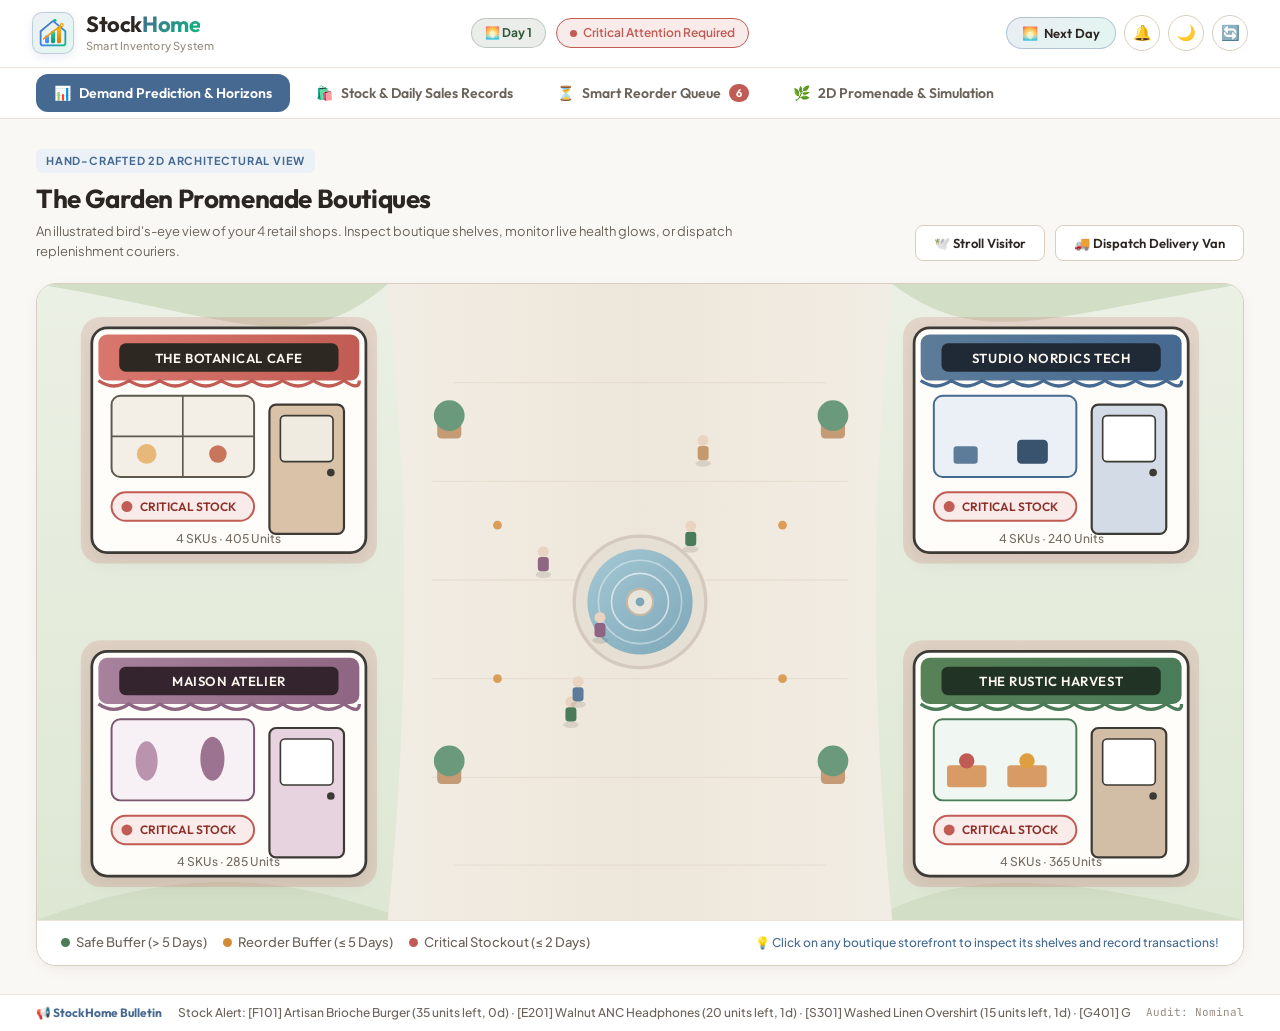
==== index.html @ 23b523a9 "refactor(web): consolidate navigation into 4 feature-focused modules Streamline the application navi" ====
<!DOCTYPE html>
<html lang="en">
<head>
  <meta charset="UTF-8">
  <meta name="viewport" content="width=device-width, initial-scale=1.0, maximum-scale=5.0">
  <title>StockHome — 2D Illustrated Inventory & Demand Studio</title>
  <link rel="icon" type="image/svg+xml" href="data:image/svg+xml,%3Csvg xmlns='http://www.w3.org/2000/svg' viewBox='0 0 44 44'%3E%3Cdefs%3E%3ClinearGradient id='g' x1='6' y1='6' x2='38' y2='38'%3E%3Cstop offset='0%25' stop-color='%234F74A6'/%3E%3Cstop offset='100%25' stop-color='%2310B981'/%3E%3C/linearGradient%3E%3C/defs%3E%3Cpath d='M5 19.5L20.8 6.4C21.5 5.8 22.5 5.8 23.2 6.4L39 19.5V36C39 37.6 37.6 39 36 39H8C6.4 39 5 37.6 5 36Z' stroke='url(%23g)' stroke-width='3' fill='none'/%3E%3Crect x='11' y='25' width='5.5' height='11' rx='2' fill='%233B82F6'/%3E%3Crect x='19.25' y='19' width='5.5' height='17' rx='2' fill='%2310B981'/%3E%3Crect x='27.5' y='13' width='5.5' height='23' rx='2' fill='%23F59E0B'/%3E%3Cpath d='M22 4C23.5 1.5 27 2 27 4.5C27 7 23.5 6.5 22 4Z' fill='%2310B981'/%3E%3C/svg%3E">
  <link rel="preconnect" href="https://fonts.googleapis.com">
  <link rel="preconnect" href="https://fonts.gstatic.com" crossorigin>
  <link href="https://fonts.googleapis.com/css2?family=Outfit:wght@400;500;600;700&family=Plus+Jakarta+Sans:wght@400;500;600;700&family=Playfair+Display:ital,wght@0,600;1,500&family=JetBrains+Mono:wght@500;700&display=swap" rel="stylesheet">
  <link rel="stylesheet" href="style.css">
</head>
<body class="theme-soothing">

  <!-- TOP SOOTHING HEADER -->
  <header class="app-header">
    <div class="brand-block">
      <div class="brand-symbol" title="StockHome Intelligent Demand Promenade">
        <svg width="32" height="32" viewBox="0 0 44 44" fill="none" xmlns="http://www.w3.org/2000/svg" aria-label="StockHome Logo">
          <defs>
            <linearGradient id="shGradRoof" x1="5" y1="6" x2="39" y2="39" gradientUnits="userSpaceOnUse">
              <stop offset="0%" stop-color="#4F74A6"/>
              <stop offset="50%" stop-color="#3B82F6"/>
              <stop offset="100%" stop-color="#10B981"/>
            </linearGradient>
            <linearGradient id="shGradBar1" x1="11" y1="25" x2="16.5" y2="36" gradientUnits="userSpaceOnUse">
              <stop offset="0%" stop-color="#60A5FA"/>
              <stop offset="100%" stop-color="#3B82F6"/>
            </linearGradient>
            <linearGradient id="shGradBar2" x1="19.25" y1="19" x2="24.75" y2="36" gradientUnits="userSpaceOnUse">
              <stop offset="0%" stop-color="#34D399"/>
              <stop offset="100%" stop-color="#059669"/>
            </linearGradient>
            <linearGradient id="shGradBar3" x1="27.5" y1="13" x2="33" y2="36" gradientUnits="userSpaceOnUse">
              <stop offset="0%" stop-color="#FBBF24"/>
              <stop offset="100%" stop-color="#D97706"/>
            </linearGradient>
          </defs>
          <!-- Architectural Pavilion & Home Gable Frame -->
          <path d="M5 19.5L20.8 6.4C21.5 5.8 22.5 5.8 23.2 6.4L39 19.5V36C39 37.65 37.65 39 36 39H8C6.35 39 5 37.65 5 36V19.5Z" 
                stroke="url(#shGradRoof)" stroke-width="2.5" stroke-linejoin="round" fill="none"/>
          <!-- Internal Ascending Stock Tiers (Safe -> Active -> Peak) -->
          <rect x="11" y="25" width="5.5" height="11" rx="2" fill="url(#shGradBar1)"/>
          <rect x="19.25" y="19" width="5.5" height="17" rx="2" fill="url(#shGradBar2)"/>
          <rect x="27.5" y="13" width="5.5" height="23" rx="2" fill="url(#shGradBar3)"/>
          <!-- Predictive Demand Trajectory Vector -->
          <path d="M9 30C15 25 21 21 34 11" stroke="#F59E0B" stroke-width="2.2" stroke-linecap="round"/>
          <circle cx="34" cy="11" r="2.8" fill="#F59E0B"/>
          <circle cx="34" cy="11" r="1.2" fill="#FFFFFF"/>
          <!-- Promenade Garden Botanical Leaf Emblem -->
          <path d="M22 4.2C23.5 1.8 27 2.2 27 4.8C27 7.2 23.5 6.8 22 4.2Z" fill="#10B981"/>
        </svg>
      </div>
      <div class="brand-meta">
        <h1 class="brand-title">Stock<span class="brand-title-accent">Home</span></h1>
        <p class="brand-subtitle">Smart Inventory System</p>
      </div>
    </div>

    <div class="header-status-center">
      <div class="pill-badge pill-day" id="headerDayBadge">🌅 Day 1</div>
      <div class="pill-badge pill-health safe" id="headerHealthBadge">
        <span class="health-dot"></span>
        <span id="headerHealthText">Boutiques Optimal</span>
      </div>
    </div>

    <div class="header-controls">
      <button class="btn-header-action" id="btnNextDay" title="Advance to Next Day (Archive Today's Sales into 14-Day History)">
        <span class="btn-icon">🌅</span> Next Day
      </button>
      <button class="btn-icon-btn" id="soundToggleBtn" title="Toggle Sound Chimes" aria-label="Toggle Sound">
        <span class="btn-icon">🔔</span>
      </button>
      <button class="btn-icon-btn" id="themeModeBtn" title="Toggle Twilight Mode" aria-label="Toggle Theme">
        <span class="btn-icon">🌙</span>
      </button>
      <button class="btn-icon-btn" id="btnResetData" title="Reset all inventory and sales to Factory Demo" aria-label="Reset Data">
        <span class="btn-icon">🔄</span>
      </button>
    </div>
  </header>

  <!-- NAVIGATION TABS -->
  <nav class="app-nav">
    <div class="nav-inner">
      <button class="nav-item active" data-tab="tab-overview">
        <span class="nav-icon">📊</span> Demand Prediction & Horizons
      </button>
      <button class="nav-item" data-tab="tab-catalog">
        <span class="nav-icon">🛍️</span> Stock & Daily Sales Records
      </button>
      <button class="nav-item" data-tab="tab-reorder">
        <span class="nav-icon">⏳</span> Smart Reorder Queue
        <span class="tab-chip" id="chipReorderCount">0</span>
      </button>
      <button class="nav-item" data-tab="tab-painted-mall">
        <span class="nav-icon">🌿</span> 2D Promenade & Simulation
        <span class="active-dot" id="simLiveDot"></span>
      </button>
    </div>
  </nav>

  <!-- MAIN VIEWPORT -->
  <main class="app-viewport">

    <!-- SCREEN 1: 2D PAINTED MALL PROMENADE -->
    <section id="tab-painted-mall" class="tab-screen active">
      <div class="view-header">
        <div class="title-wrap">
          <span class="category-badge">Hand-Crafted 2D Architectural View</span>
          <h2>The Garden Promenade Boutiques</h2>
          <p>An illustrated bird's-eye view of your 4 retail shops. Inspect boutique shelves, monitor live health glows, or dispatch replenishment couriers.</p>
        </div>
        <div class="header-actions-bar">
          <button class="btn-action btn-outline" id="btnStrollVisitor">🕊️ Stroll Visitor</button>
          <button class="btn-action btn-outline" id="btnRestockCourier">🚚 Dispatch Delivery Van</button>
        </div>
      </div>

      <!-- CRISP VECTOR ILLUSTRATED 2D MALL PAINTING -->
      <div class="painting-frame">
        <div class="promenade-canvas-container" id="promenadeContainer">
          <!-- Interactive SVG Painting -->
          <svg id="promenadeSvg" viewBox="0 0 1100 580" preserveAspectRatio="xMidYMid meet">
            <defs>
              <!-- Soft watercolor style gradients -->
              <linearGradient id="grassGrad" x1="0" y1="0" x2="0" y2="1">
                <stop offset="0%" stop-color="#EBF0E4"/>
                <stop offset="100%" stop-color="#DEE7D4"/>
              </linearGradient>
              <linearGradient id="promenadePave" x1="0" y1="0" x2="1" y2="0">
                <stop offset="0%" stop-color="#F2EDE4"/>
                <stop offset="50%" stop-color="#EDE6DA"/>
                <stop offset="100%" stop-color="#F2EDE4"/>
              </linearGradient>
              <linearGradient id="waterGrad" x1="0" y1="0" x2="1" y2="1">
                <stop offset="0%" stop-color="#A5C8D4"/>
                <stop offset="100%" stop-color="#7DA7B8"/>
              </linearGradient>

              <!-- Shop Awning Gradients -->
              <linearGradient id="cafeAwning" x1="0" y1="0" x2="1" y2="0">
                <stop offset="0%" stop-color="#D9776E"/>
                <stop offset="100%" stop-color="#C05C54"/>
              </linearGradient>
              <linearGradient id="techAwning" x1="0" y1="0" x2="1" y2="0">
                <stop offset="0%" stop-color="#5C7C99"/>
                <stop offset="100%" stop-color="#456990"/>
              </linearGradient>
              <linearGradient id="fashionAwning" x1="0" y1="0" x2="1" y2="0">
                <stop offset="0%" stop-color="#A8829C"/>
                <stop offset="100%" stop-color="#8E6582"/>
              </linearGradient>
              <linearGradient id="groceryAwning" x1="0" y1="0" x2="1" y2="0">
                <stop offset="0%" stop-color="#588157"/>
                <stop offset="100%" stop-color="#4A7C59"/>
              </linearGradient>

              <!-- Subtle soft shadow -->
              <filter id="softDrop" x="-10%" y="-10%" width="120%" height="125%">
                <feDropShadow dx="0" dy="6" stdDeviation="8" flood-color="#2D2823" flood-opacity="0.08"/>
              </filter>
              <filter id="shopGlow" x="-20%" y="-20%" width="140%" height="140%">
                <feGaussianBlur stdDeviation="10" result="blur"/>
                <feComposite in="SourceGraphic" in2="blur" operator="over"/>
              </filter>
            </defs>

            <!-- Background Ground & Lawn -->
            <rect x="0" y="0" width="1100" height="580" fill="url(#grassGrad)"/>

            <!-- Decorative Garden Planting Edges -->
            <path d="M 0 0 C 180 30 240 70 320 0 Z" fill="#D3DEC6"/>
            <path d="M 780 0 C 860 60 920 30 1100 0 Z" fill="#D3DEC6"/>
            <path d="M 0 580 C 160 520 250 550 340 580 Z" fill="#D3DEC6"/>
            <path d="M 760 580 C 850 530 940 540 1100 580 Z" fill="#D3DEC6"/>

            <!-- Stone Flagstone Paved Promenade -->
            <path d="M 320 0 L 780 0 C 760 200 760 380 780 580 L 320 580 C 340 380 340 200 320 0 Z" fill="url(#promenadePave)"/>

            <!-- Subtle Flagstone Tile Details -->
            <g stroke="#E0D7C9" stroke-width="1.2" opacity="0.6">
              <line x1="380" y1="90" x2="720" y2="90"/>
              <line x1="360" y1="180" x2="740" y2="180"/>
              <line x1="360" y1="270" x2="740" y2="270"/>
              <line x1="360" y1="360" x2="740" y2="360"/>
              <line x1="360" y1="450" x2="740" y2="450"/>
              <line x1="380" y1="530" x2="720" y2="530"/>
            </g>

            <!-- Central Water Fountain with Calming Rings -->
            <g id="fountainGroup" transform="translate(550, 290)">
              <!-- Outer Stone Basin -->
              <circle r="60" fill="#E6DFD3" stroke="#D3C9BC" stroke-width="3"/>
              <!-- Water Pool -->
              <circle r="48" fill="url(#waterGrad)"/>
              <!-- Gentle Ripple Animation Rings -->
              <circle class="water-ring ring-1" r="26" fill="none" stroke="#FFFFFF" stroke-width="1.5" opacity="0.6"/>
              <circle class="water-ring ring-2" r="38" fill="none" stroke="#FFFFFF" stroke-width="1.5" opacity="0.4"/>
              <!-- Pedestal Fountain Spout -->
              <circle r="12" fill="#EAE5DB" stroke="#C4B8A6" stroke-width="2"/>
              <circle r="4" fill="#7DA7B8"/>
            </g>

            <!-- Garden Planters & Classical Lanterns -->
            <g id="promenadeDecorations">
              <!-- Planter 1 -->
              <rect x="365" y="125" width="22" height="16" rx="4" fill="#C59B76"/>
              <circle cx="376" cy="120" r="14" fill="#6A9A7B"/>
              <!-- Planter 2 -->
              <rect x="715" y="125" width="22" height="16" rx="4" fill="#C59B76"/>
              <circle cx="726" cy="120" r="14" fill="#6A9A7B"/>
              <!-- Planter 3 -->
              <rect x="365" y="440" width="22" height="16" rx="4" fill="#C59B76"/>
              <circle cx="376" cy="435" r="14" fill="#6A9A7B"/>
              <!-- Planter 4 -->
              <rect x="715" y="440" width="22" height="16" rx="4" fill="#C59B76"/>
              <circle cx="726" cy="435" r="14" fill="#6A9A7B"/>
              <!-- Promenade Street Lamps -->
              <circle cx="420" cy="220" r="4" fill="#D48B38" opacity="0.8"/>
              <circle cx="680" cy="220" r="4" fill="#D48B38" opacity="0.8"/>
              <circle cx="420" cy="360" r="4" fill="#D48B38" opacity="0.8"/>
              <circle cx="680" cy="360" r="4" fill="#D48B38" opacity="0.8"/>
            </g>

            <!-- ============================================== -->
            <!-- 4 BOUTIQUE SHOP ILLUSTRATIONS -->
            <!-- ============================================== -->

            <!-- SHOP 1: FOOD COURT - "The Botanical Cafe" (Top Left) -->
            <g class="shop-node" id="shopNodeFood" transform="translate(50, 40)" data-zone="FOOD">
              <!-- Dynamic Glow Aura -->
              <rect class="shop-glow-rect" x="-10" y="-10" width="270" height="225" rx="18" fill="#4A7C59" opacity="0.08"/>
              <!-- Building Body -->
              <rect x="0" y="0" width="250" height="205" rx="14" fill="#FFFDF9" stroke="#3D3A36" stroke-width="2.5" filter="url(#softDrop)"/>
              <!-- Scalloped Striped Awning -->
              <rect x="6" y="6" width="238" height="42" rx="8" fill="url(#cafeAwning)"/>
              <path d="M 6 48 Q 20 58 34 48 Q 48 58 62 48 Q 76 58 90 48 Q 104 58 118 48 Q 132 58 146 48 Q 160 58 174 48 Q 188 58 202 48 Q 216 58 230 48 Q 244 58 244 48" fill="none" stroke="#C05C54" stroke-width="3"/>
              <!-- Store Name Sign -->
              <rect x="25" y="14" width="200" height="26" rx="6" fill="#2E2822"/>
              <text x="125" y="32" text-anchor="middle" fill="#FAF6EE" font-family="Outfit, sans-serif" font-weight="600" font-size="12" letter-spacing="0.5">THE BOTANICAL CAFE</text>
              <!-- Window Display -->
              <rect x="18" y="62" width="130" height="74" rx="8" fill="#F4EFE6" stroke="#5E584F" stroke-width="1.8"/>
              <line x1="83" y1="62" x2="83" y2="136" stroke="#5E584F" stroke-width="1.5"/>
              <line x1="18" y1="99" x2="148" y2="99" stroke="#5E584F" stroke-width="1.5"/>
              <!-- Warm Shop Interior Glow & Bakery Items -->
              <circle cx="50" cy="115" r="9" fill="#E8B878"/>
              <circle cx="115" cy="115" r="8" fill="#C9755B"/>
              <!-- Wooden Door -->
              <rect x="162" y="70" width="68" height="118" rx="6" fill="#D9C2A7" stroke="#3D3A36" stroke-width="2"/>
              <rect x="172" y="80" width="48" height="42" rx="4" fill="#F0EBE1" stroke="#3D3A36" stroke-width="1.5"/>
              <circle cx="218" cy="132" r="3.5" fill="#3D3A36"/>
              <!-- Health Seal Pill -->
              <g class="health-seal" transform="translate(18, 150)">
                <rect class="seal-bg" x="0" y="0" width="130" height="26" rx="13" fill="#EAF3EC" stroke="#4A7C59" stroke-width="1.8"/>
                <circle class="seal-dot" cx="14" cy="13" r="5" fill="#4A7C59"/>
                <text class="seal-text" x="26" y="17" fill="#2D5A3C" font-family="Outfit, sans-serif" font-weight="600" font-size="11">SAFE BUFFER</text>
              </g>
              <!-- Stock count badge -->
              <text class="stock-badge" x="125" y="196" text-anchor="middle" fill="#756C62" font-family="Plus Jakarta Sans, sans-serif" font-size="11" font-weight="500">4 SKUs · 405 Units</text>
            </g>

            <!-- SHOP 2: ELECTRONICS - "Studio Nordics Tech" (Top Right) -->
            <g class="shop-node" id="shopNodeElec" transform="translate(800, 40)" data-zone="ELEC">
              <rect class="shop-glow-rect" x="-10" y="-10" width="270" height="225" rx="18" fill="#456990" opacity="0.08"/>
              <rect x="0" y="0" width="250" height="205" rx="14" fill="#FFFDF9" stroke="#3D3A36" stroke-width="2.5" filter="url(#softDrop)"/>
              <rect x="6" y="6" width="238" height="42" rx="8" fill="url(#techAwning)"/>
              <path d="M 6 48 Q 20 58 34 48 Q 48 58 62 48 Q 76 58 90 48 Q 104 58 118 48 Q 132 58 146 48 Q 160 58 174 48 Q 188 58 202 48 Q 216 58 230 48 Q 244 58 244 48" fill="none" stroke="#456990" stroke-width="3"/>
              <rect x="25" y="14" width="200" height="26" rx="6" fill="#202A36"/>
              <text x="125" y="32" text-anchor="middle" fill="#FAF6EE" font-family="Outfit, sans-serif" font-weight="600" font-size="12" letter-spacing="0.5">STUDIO NORDICS TECH</text>
              <!-- Minimalist Tech Glass Window -->
              <rect x="18" y="62" width="130" height="74" rx="8" fill="#EAF0F6" stroke="#456990" stroke-width="1.8"/>
              <rect x="36" y="108" width="22" height="16" rx="3" fill="#5C7C99"/>
              <rect x="94" y="102" width="28" height="22" rx="4" fill="#39526D"/>
              <!-- Clean Entrance Door -->
              <rect x="162" y="70" width="68" height="118" rx="6" fill="#D3DCE6" stroke="#3D3A36" stroke-width="2"/>
              <rect x="172" y="80" width="48" height="42" rx="4" fill="#FFFFFF" stroke="#3D3A36" stroke-width="1.5"/>
              <circle cx="218" cy="132" r="3.5" fill="#3D3A36"/>
              <g class="health-seal" transform="translate(18, 150)">
                <rect class="seal-bg" x="0" y="0" width="130" height="26" rx="13" fill="#EAF3EC" stroke="#4A7C59" stroke-width="1.8"/>
                <circle class="seal-dot" cx="14" cy="13" r="5" fill="#4A7C59"/>
                <text class="seal-text" x="26" y="17" fill="#2D5A3C" font-family="Outfit, sans-serif" font-weight="600" font-size="11">SAFE BUFFER</text>
              </g>
              <text class="stock-badge" x="125" y="196" text-anchor="middle" fill="#756C62" font-family="Plus Jakarta Sans, sans-serif" font-size="11" font-weight="500">4 SKUs · 240 Units</text>
            </g>

            <!-- SHOP 3: FASHION - "Maison Atelier" (Bottom Left) -->
            <g class="shop-node" id="shopNodeFash" transform="translate(50, 335)" data-zone="FASH">
              <rect class="shop-glow-rect" x="-10" y="-10" width="270" height="225" rx="18" fill="#8E6582" opacity="0.08"/>
              <rect x="0" y="0" width="250" height="205" rx="14" fill="#FFFDF9" stroke="#3D3A36" stroke-width="2.5" filter="url(#softDrop)"/>
              <rect x="6" y="6" width="238" height="42" rx="8" fill="url(#fashionAwning)"/>
              <path d="M 6 48 Q 20 58 34 48 Q 48 58 62 48 Q 76 58 90 48 Q 104 58 118 48 Q 132 58 146 48 Q 160 58 174 48 Q 188 58 202 48 Q 216 58 230 48 Q 244 58 244 48" fill="none" stroke="#8E6582" stroke-width="3"/>
              <rect x="25" y="14" width="200" height="26" rx="6" fill="#33242E"/>
              <text x="125" y="32" text-anchor="middle" fill="#FAF6EE" font-family="Outfit, sans-serif" font-weight="600" font-size="12" letter-spacing="0.5">MAISON ATELIER</text>
              <!-- Elegant Arched Boutique Window -->
              <rect x="18" y="62" width="130" height="74" rx="8" fill="#F7F1F5" stroke="#7A566F" stroke-width="1.8"/>
              <!-- Mannequin silhouettes -->
              <ellipse cx="50" cy="100" rx="10" ry="18" fill="#BA93AF"/>
              <ellipse cx="110" cy="98" rx="11" ry="20" fill="#9C7391"/>
              <!-- Glazed French Door -->
              <rect x="162" y="70" width="68" height="118" rx="6" fill="#E6D3DF" stroke="#3D3A36" stroke-width="2"/>
              <rect x="172" y="80" width="48" height="42" rx="4" fill="#FFFFFF" stroke="#3D3A36" stroke-width="1.5"/>
              <circle cx="218" cy="132" r="3.5" fill="#3D3A36"/>
              <g class="health-seal" transform="translate(18, 150)">
                <rect class="seal-bg" x="0" y="0" width="130" height="26" rx="13" fill="#EAF3EC" stroke="#4A7C59" stroke-width="1.8"/>
                <circle class="seal-dot" cx="14" cy="13" r="5" fill="#4A7C59"/>
                <text class="seal-text" x="26" y="17" fill="#2D5A3C" font-family="Outfit, sans-serif" font-weight="600" font-size="11">SAFE BUFFER</text>
              </g>
              <text class="stock-badge" x="125" y="196" text-anchor="middle" fill="#756C62" font-family="Plus Jakarta Sans, sans-serif" font-size="11" font-weight="500">4 SKUs · 285 Units</text>
            </g>

            <!-- SHOP 4: GROCERY - "The Rustic Harvest" (Bottom Right) -->
            <g class="shop-node" id="shopNodeGroc" transform="translate(800, 335)" data-zone="GROC">
              <rect class="shop-glow-rect" x="-10" y="-10" width="270" height="225" rx="18" fill="#4A7C59" opacity="0.08"/>
              <rect x="0" y="0" width="250" height="205" rx="14" fill="#FFFDF9" stroke="#3D3A36" stroke-width="2.5" filter="url(#softDrop)"/>
              <rect x="6" y="6" width="238" height="42" rx="8" fill="url(#groceryAwning)"/>
              <path d="M 6 48 Q 20 58 34 48 Q 48 58 62 48 Q 76 58 90 48 Q 104 58 118 48 Q 132 58 146 48 Q 160 58 174 48 Q 188 58 202 48 Q 216 58 230 48 Q 244 58 244 48" fill="none" stroke="#4A7C59" stroke-width="3"/>
              <rect x="25" y="14" width="200" height="26" rx="6" fill="#203324"/>
              <text x="125" y="32" text-anchor="middle" fill="#FAF6EE" font-family="Outfit, sans-serif" font-weight="600" font-size="12" letter-spacing="0.5">THE RUSTIC HARVEST</text>
              <!-- Market Window -->
              <rect x="18" y="62" width="130" height="74" rx="8" fill="#F0F6F1" stroke="#4A7C59" stroke-width="1.8"/>
              <!-- Produce Crates -->
              <rect x="30" y="104" width="36" height="20" rx="3" fill="#D99B66"/>
              <circle cx="48" cy="100" r="7" fill="#C05C54"/>
              <rect x="85" y="104" width="36" height="20" rx="3" fill="#D99B66"/>
              <circle cx="103" cy="100" r="7" fill="#E09F3E"/>
              <!-- Rustic Door -->
              <rect x="162" y="70" width="68" height="118" rx="6" fill="#D2BEA6" stroke="#3D3A36" stroke-width="2"/>
              <rect x="172" y="80" width="48" height="42" rx="4" fill="#FFFFFF" stroke="#3D3A36" stroke-width="1.5"/>
              <circle cx="218" cy="132" r="3.5" fill="#3D3A36"/>
              <g class="health-seal" transform="translate(18, 150)">
                <rect class="seal-bg" x="0" y="0" width="130" height="26" rx="13" fill="#EAF3EC" stroke="#4A7C59" stroke-width="1.8"/>
                <circle class="seal-dot" cx="14" cy="13" r="5" fill="#4A7C59"/>
                <text class="seal-text" x="26" y="17" fill="#2D5A3C" font-family="Outfit, sans-serif" font-weight="600" font-size="11">SAFE BUFFER</text>
              </g>
              <text class="stock-badge" x="125" y="196" text-anchor="middle" fill="#756C62" font-family="Plus Jakarta Sans, sans-serif" font-size="11" font-weight="500">4 SKUs · 365 Units</text>
            </g>

            <!-- Dynamic Strolling Visitors Layer (Clean SVG Figures) -->
            <g id="visitorsLayer"></g>

            <!-- Vintage Restock Courier Delivery Van -->
            <g id="courierVan" transform="translate(-100, 260)" style="display: none;">
              <!-- Van Shadow -->
              <ellipse cx="30" cy="38" rx="36" ry="10" fill="#2E2822" opacity="0.14"/>
              <!-- Van Body -->
              <rect x="0" y="6" width="64" height="28" rx="5" fill="#D48B38" stroke="#3D3A36" stroke-width="2"/>
              <path d="M 64 14 L 78 14 L 84 24 L 84 34 L 64 34 Z" fill="#D48B38" stroke="#3D3A36" stroke-width="2"/>
              <rect x="65" y="16" width="14" height="10" rx="2" fill="#FAF6EE" stroke="#3D3A36" stroke-width="1.2"/>
              <!-- Wheels -->
              <circle cx="16" cy="34" r="7" fill="#2D2823"/>
              <circle cx="16" cy="34" r="3" fill="#D3C9BC"/>
              <circle cx="68" cy="34" r="7" fill="#2D2823"/>
              <circle cx="68" cy="34" r="3" fill="#D3C9BC"/>
              <text x="32" y="24" text-anchor="middle" fill="#FAF6EE" font-family="Outfit, sans-serif" font-size="9" font-weight="700">STOCK</text>
            </g>
          </svg>
        </div>

        <!-- Painting Legend Bar -->
        <div class="promenade-footer-bar">
          <div class="legend-pills">
            <span class="legend-pill"><span class="dot safe"></span> Safe Buffer (&gt; 5 Days)</span>
            <span class="legend-pill"><span class="dot warning"></span> Reorder Buffer (&le; 5 Days)</span>
            <span class="legend-pill"><span class="dot critical"></span> Critical Stockout (&le; 2 Days)</span>
          </div>
          <div class="promenade-tip">💡 Click on any boutique storefront to inspect its shelves and record transactions!</div>
        </div>
      </div>
    </section>

    <!-- SCREEN 2: OVERVIEW & CHARTS -->
    <section id="tab-overview" class="tab-screen">
      <div class="view-header">
        <div class="title-wrap">
          <span class="category-badge">Real-Time Aggregation</span>
          <h2>Executive Inventory Overview</h2>
          <p>Key inventory indicators, sales momentum, and forecasted depletion timelines across all mall zones.</p>
        </div>
      </div>

      <!-- KPI Summary Cards -->
      <div class="kpi-grid">
        <div class="kpi-card-soothing">
          <div class="kpi-tag-label">TOTAL BOUTIQUE SKUs</div>
          <div class="kpi-number" id="metricTotalSkus">16</div>
          <div class="kpi-subtext">Active items in 4 retail sectors</div>
        </div>
        <div class="kpi-card-soothing alert-red">
          <div class="kpi-tag-label">CRITICAL ATTENTION</div>
          <div class="kpi-number" id="metricCriticalCount">4</div>
          <div class="kpi-subtext">&le; 2 days of inventory remaining</div>
        </div>
        <div class="kpi-card-soothing alert-yellow">
          <div class="kpi-tag-label">WARNING THRESHOLD</div>
          <div class="kpi-number" id="metricWarningCount">4</div>
          <div class="kpi-subtext">&le; 5 days until reorder point</div>
        </div>
        <div class="kpi-card-soothing alert-green">
          <div class="kpi-tag-label">GROSS UNITS SOLD</div>
          <div class="kpi-number" id="metricUnitsSold">2,902</div>
          <div class="kpi-subtext" id="metricRevenueText">₹38,410.20 historical revenue</div>
        </div>
      </div>

      <!-- Charts Layout -->
      <div class="charts-row">
        <!-- Top Sellers Bar Chart -->
        <div class="chart-panel">
          <div class="panel-header">
            <div>
              <h3>Top Selling Items by Volume</h3>
              <p class="panel-desc">Highest overall unit consumption across 14 tracked days</p>
            </div>
            <span class="panel-chip">Historical Top 5</span>
          </div>
          <div class="chart-body" id="topSellersBarsWrapper">
            <!-- Dynamically populated with clean SVG bar charts -->
          </div>
        </div>

        <!-- Stockout Horizon Indicators -->
        <div class="chart-panel">
          <div class="panel-header">
            <div>
              <h3>Stockout Exhaustion Timelines</h3>
              <p class="panel-desc">Estimated days before current stock reaches zero</p>
            </div>
            <span class="panel-chip">Consumption Velocity</span>
          </div>
          <div class="chart-body" id="stockoutHorizonWrapper">
            <!-- Clean timeline gauges -->
          </div>
        </div>
      </div>

      <!-- 14-Day Sales Matrix Curve -->
      <div class="chart-panel full-span">
        <div class="panel-header">
          <div>
            <h3>14-Day Mall-Wide Aggregated Footfall & Sales Trend</h3>
            <p class="panel-desc">Calculated via multi-dimensional array matrix aggregation across all 4 sectors</p>
          </div>
          <span class="panel-chip">Zone Matrix Sum</span>
        </div>
        <div class="chart-body" id="salesTrendCurveContainer">
          <!-- Responsive vector line curve -->
        </div>
      </div>
    </section>

    <!-- SCREEN 3: BOUTIQUE SHELVES (CATALOG & CRUD) -->
    <section id="tab-catalog" class="tab-screen">
      <div class="view-header">
        <div class="title-wrap">
          <span class="category-badge">Inventory Catalog & POS</span>
          <h2>Boutique Shelves & Product Directory</h2>
          <p>Search, filter, record point-of-sale customer purchases, replenish stock, or add new artisan goods.</p>
        </div>
        <div class="header-actions-bar">
          <button class="btn-action btn-green" id="btnOpenSaleModal">💰 Record Sale</button>
          <button class="btn-action btn-blue" id="btnOpenRestockModal">📦 Restock</button>
          <button class="btn-action btn-outline" id="btnUndoTransaction">↩️ Undo Sale</button>
          <button class="btn-action btn-accent" id="btnOpenAddSkuModal">✨ Add SKU</button>
        </div>
      </div>

      <!-- Filters Row -->
      <div class="filter-strip">
        <div class="search-box">
          <span class="search-sym">🔍</span>
          <input type="text" id="catalogSearch" placeholder="Search by name, SKU ID, or category...">
        </div>
        <div class="select-group">
          <select id="selectZoneFilter" class="soothing-select">
            <option value="ALL">All Sectors (Entire Promenade)</option>
            <option value="FOOD">Food Court — Botanical Cafe</option>
            <option value="ELEC">Electronics — Studio Nordics</option>
            <option value="FASH">Fashion — Maison Atelier</option>
            <option value="GROC">Grocery — Rustic Harvest</option>
          </select>
          <select id="selectHealthFilter" class="soothing-select">
            <option value="ALL">All Health Tiers</option>
            <option value="CRITICAL">🔴 Critical Stock (&le; 2 Days)</option>
            <option value="WARNING">🟡 Warning Buffer (&le; 5 Days)</option>
            <option value="SAFE">🟢 Safe Inventory (&gt; 5 Days)</option>
          </select>
        </div>
      </div>

      <!-- Product Cards Grid -->
      <div class="product-cards-grid" id="productGridContainer">
        <!-- Rendered dynamically -->
      </div>
    </section>

    <!-- SCREEN 4: SMART REORDER QUEUE -->
    <section id="tab-reorder" class="tab-screen">
      <div class="view-header">
        <div class="title-wrap">
          <span class="category-badge">PriorityQueue Min-Heap</span>
          <h2>Automated Replenishment Queue</h2>
          <p>Priority ranking powered by the industrial Reorder Point formula: <code>ROP = (Forecast &times; LeadTime) + SafetyBuffer</code>. Items facing immediate stockout appear at the top.</p>
        </div>
        <button class="btn-action btn-green" id="btnBatchOrderCritical">🚚 Order All Critical Items</button>
      </div>

      <div class="table-card">
        <table class="soothing-table" id="tableReorders">
          <thead>
            <tr>
              <th>Priority</th>
              <th>Status</th>
              <th>SKU</th>
              <th>Product Name</th>
              <th>Current Stock</th>
              <th>Days Left</th>
              <th>Suggested Order</th>
              <th>Lead Time</th>
              <th>Replenishment Rationale</th>
              <th>Action</th>
            </tr>
          </thead>
          <tbody id="tbodyReorders">
            <!-- Dynamically populated -->
          </tbody>
        </table>
      </div>
    </section>

    <!-- SCREEN 5: DEMAND ANALYTICS & 2D MATRIX -->
    <section id="tab-analytics" class="tab-screen">
      <div class="view-header">
        <div class="title-wrap">
          <span class="category-badge">Predictive Operations Research</span>
          <h2>Demand Forecasting & Sector Matrix</h2>
          <p>Fine-tune footfall surge multipliers and analyze performance across 4 mathematical models.</p>
        </div>
      </div>

      <!-- Multiplier Card -->
      <div class="multiplier-card">
        <div class="multiplier-info-side">
          <span class="category-badge">Dynamic Scenario Simulator</span>
          <h3>Weekend & Festival Surge Multiplier</h3>
          <p>Adjust the slider to simulate holiday rushes (1.0x to 2.5x). Demand velocities and stockout days recalculate across the entire platform in real time.</p>
        </div>
        <div class="multiplier-slider-side">
          <div class="slider-display" id="multiplierSliderText">1.00x Base Footfall</div>
          <input type="range" id="sliderDemandMultiplier" min="100" max="250" value="100" step="5">
          <div class="slider-ticks">
            <span>1.0x Weekday</span>
            <span>1.5x Weekend</span>
            <span>2.0x Holiday</span>
            <span>2.5x Festival</span>
          </div>
        </div>
      </div>

      <!-- Analytics Sub-Tabs -->
      <div class="analytics-subnav">
        <button class="subnav-btn active" data-sub="tab-top-sellers">🏆 Top Sellers (Volume)</button>
        <button class="subnav-btn" data-sub="tab-slow-movers">🐢 Slow Movers (Velocity)</button>
        <button class="subnav-btn" data-sub="tab-dead-stock">💀 Dead Stock (Tied Capital)</button>
        <button class="subnav-btn" data-sub="tab-matrix">🧮 2D Sector Matrix (14-Day)</button>
      </div>

      <div class="table-card" id="analyticsTableArea">
        <!-- Dynamically rendered -->
      </div>
    </section>

    <!-- SCREEN 6: GENTLE SIMULATION -->
    <section id="tab-simulation" class="tab-screen">
      <div class="view-header">
        <div class="title-wrap">
          <span class="category-badge">Autonomous Traffic Engine</span>
          <h2>Gentle Footfall & Purchasing Simulation</h2>
          <p>A background worker simulates visitors calmly strolling through the promenade and purchasing artisan goods every second.</p>
        </div>
        <div class="sim-controls-top">
          <button class="btn-action btn-blue" id="btnToggleSim">▶ Start Gentle Simulation</button>
          <button class="btn-action btn-green" id="btnSimNextDay">🌅 Close Day & Advance (<span id="simDayLabel">Day 1</span>)</button>
          <div class="speed-selector">
            <span>Interval:</span>
            <button class="speed-pill active" data-interval="1200">Normal (1.2s)</button>
            <button class="speed-pill" data-interval="600">Brisk (0.6s)</button>
          </div>
        </div>
      </div>

      <div class="sim-kpi-row">
        <div class="sim-metric-box">
          <span class="sim-metric-val" id="simValTicks">0</span>
          <span class="sim-metric-label">Visitor Footfall Ticks</span>
        </div>
        <div class="sim-metric-box green">
          <span class="sim-metric-val" id="simValPurchases">0</span>
          <span class="sim-metric-label">Purchases Fulfilled</span>
        </div>
        <div class="sim-metric-box red">
          <span class="sim-metric-val" id="simValStockouts">0</span>
          <span class="sim-metric-label">Stockout Turnaways</span>
        </div>
      </div>

      <div class="sim-split-grid">
        <!-- Live depletion meters -->
        <div class="chart-panel">
          <div class="panel-header">
            <div>
              <h3>Real-Time Shelf Depletion Gauges</h3>
              <p class="panel-desc">Visual stock depletion as visitors buy goods</p>
            </div>
            <span class="panel-chip pulse-badge">Live Updates</span>
          </div>
          <div class="sim-shelf-meters" id="simShelfMetersContainer">
            <!-- 4 primary items -->
          </div>
        </div>

        <!-- Live Cash Register Audit Feed -->
        <div class="chart-panel">
          <div class="panel-header">
            <div>
              <h3>Register Audit Trail</h3>
              <p class="panel-desc">Real-time log of customer transactions and restocks</p>
            </div>
            <span class="panel-chip">Transaction Log</span>
          </div>
          <div class="sim-event-feed" id="simEventFeed">
            <div class="feed-entry system">System initialized. Press 'Start Gentle Simulation' to release promenade visitors.</div>
          </div>
        </div>
      </div>
    </section>

  </main>

  <!-- SOOTHING BOTTOM TICKER -->
  <footer class="app-ticker">
    <div class="ticker-prefix">
      <span class="ticker-icon">📢</span> StockHome Bulletin
    </div>
    <div class="ticker-body">
      <div class="ticker-content" id="liveTickerText">Welcome to StockHome. All 4 boutiques are operating with optimal safety stock buffers.</div>
    </div>
    <div class="ticker-audit" id="tickerAuditPill">Audit: Nominal</div>
  </footer>

  <!-- ============================================== -->
  <!-- CRISP CLEAN MODALS (NO BLURS) -->
  <!-- ============================================== -->

  <!-- Modal 1: Record Sale -->
  <div class="modal-scrim" id="modalSale">
    <div class="modal-window">
      <div class="modal-top">
        <h3>Record Customer Checkout</h3>
        <button class="modal-btn-close" data-modal="modalSale">&times;</button>
      </div>
      <div class="modal-content">
        <label>Select Artisan Product:</label>
        <select id="inputSaleProduct" class="soothing-select full"></select>
        <label>Quantity to Purchase:</label>
        <input type="number" id="inputSaleQty" class="soothing-input" min="1" max="100" value="1">
        <div class="modal-callout" id="salePreviewCallout"></div>
      </div>
      <div class="modal-bottom">
        <button class="btn-action btn-outline" data-modal="modalSale">Cancel</button>
        <button class="btn-action btn-green" id="btnConfirmSale">Complete Purchase (₹)</button>
      </div>
    </div>
  </div>

  <!-- Modal 2: Restock -->
  <div class="modal-scrim" id="modalRestock">
    <div class="modal-window">
      <div class="modal-top">
        <h3>Restock Boutique Supplies</h3>
        <button class="modal-btn-close" data-modal="modalRestock">&times;</button>
      </div>
      <div class="modal-content">
        <label>Select Product to Replenish:</label>
        <select id="inputRestockProduct" class="soothing-select full"></select>
        <label>Restock Units:</label>
        <input type="number" id="inputRestockQty" class="soothing-input" min="1" max="500" value="25">
      </div>
      <div class="modal-bottom">
        <button class="btn-action btn-outline" data-modal="modalRestock">Cancel</button>
        <button class="btn-action btn-blue" id="btnConfirmRestock">Dispatch Delivery Van</button>
      </div>
    </div>
  </div>

  <!-- Modal 3: Add SKU -->
  <div class="modal-scrim" id="modalAddSku">
    <div class="modal-window">
      <div class="modal-top">
        <h3>Add New Artisan Product</h3>
        <button class="modal-btn-close" data-modal="modalAddSku">&times;</button>
      </div>
      <div class="modal-content">
        <label>Host Boutique Sector:</label>
        <select id="inputNewZone" class="soothing-select full">
          <option value="FOOD">Food Court — The Botanical Cafe</option>
          <option value="ELEC">Electronics — Studio Nordics Tech</option>
          <option value="FASH">Fashion — Maison Atelier</option>
          <option value="GROC">Grocery — The Rustic Harvest</option>
        </select>
        <label>Unique SKU ID (e.g. F105):</label>
        <input type="text" id="inputNewId" class="soothing-input" placeholder="e.g. F105">
        <label>Product Name:</label>
        <input type="text" id="inputNewName" class="soothing-input" placeholder="e.g. Cardamom Cinnamon Bun">
        <div class="input-duo">
          <div>
            <label>Retail Price (₹):</label>
            <input type="number" id="inputNewPrice" class="soothing-input" step="0.01" value="8.50">
          </div>
          <div>
            <label>Initial Units:</label>
            <input type="number" id="inputNewStock" class="soothing-input" value="45">
          </div>
        </div>
        <label>Product Classification:</label>
        <div class="radio-pill-group">
          <label class="radio-pill"><input type="radio" name="newSkuType" value="perishable" checked> Perishable (Shelf Life)</label>
          <label class="radio-pill"><input type="radio" name="newSkuType" value="nonperishable"> Durable (Warranty)</label>
        </div>
        <label id="lblNewSkuParam">Shelf Life in Days:</label>
        <input type="number" id="inputNewParam" class="soothing-input" value="4">
      </div>
      <div class="modal-bottom">
        <button class="btn-action btn-outline" data-modal="modalAddSku">Cancel</button>
        <button class="btn-action btn-accent" id="btnConfirmAddSku">Register Product</button>
      </div>
    </div>
  </div>

  <!-- Modal 4: Boutique Inspection Shelf -->
  <div class="modal-scrim" id="modalInspect">
    <div class="modal-window wide">
      <div class="modal-top">
        <h3 id="inspectShopTitle">Boutique Inspection</h3>
        <button class="modal-btn-close" data-modal="modalInspect">&times;</button>
      </div>
      <div class="modal-content">
        <div class="inspect-stats-banner" id="inspectStatsBanner"></div>
        <h4 style="margin: 14px 0 8px; font-size: 15px;">Items on Display:</h4>
        <div class="inspect-table-wrap" id="inspectTableWrap"></div>
      </div>
      <div class="modal-bottom">
        <button class="btn-action btn-outline" data-modal="modalInspect">Close</button>
        <button class="btn-action btn-blue" id="btnGoToBoutiqueCatalog">Open in Directory &rarr;</button>
      </div>
    </div>
  </div>

  <!-- Toast Container -->
  <div class="toast-stack" id="toastStack"></div>

  <script src="app.js"></script>
</body>
</html>
---- style.css ----
/* =========================================================================
   StockHome — Calm & Soothing 2D Illustrated Promenade Studio
   Crisp, sharp typography and vector graphics with ZERO blurry filters.
   ========================================================================= */

:root {
  /* Soothing Natural Palette */
  --bg-page: #FAF8F5;
  --bg-surface: #FFFFFF;
  --bg-surface-subtle: #F5EFEB;
  --bg-surface-elevated: #FFFFFF;

  --text-primary: #2B2621;
  --text-secondary: #6B635A;
  --text-tertiary: #968D82;

  --border-light: #EBE4DA;
  --border-medium: #D9CEBF;
  --border-dark: #3D3731;

  /* Natural Botanical Accents */
  --sage-safe: #4A7C59;
  --sage-safe-bg: #EBF3ED;
  --amber-warn: #D48B38;
  --amber-warn-bg: #FDF3E7;
  --terracotta-crit: #C05C54;
  --terracotta-crit-bg: #F9EBEA;
  --slate-blue: #456990;
  --slate-blue-light: #EBF1F6;
  --warm-accent: #C49A6C;

  /* Shadows (Diffused, Crisp, Non-blurry) */
  --shadow-subtle: 0 2px 8px rgba(45, 38, 33, 0.04);
  --shadow-card: 0 4px 16px -2px rgba(45, 38, 33, 0.06), 0 2px 4px -1px rgba(45, 38, 33, 0.03);
  --shadow-elevated: 0 12px 28px -4px rgba(45, 38, 33, 0.1), 0 4px 8px -2px rgba(45, 38, 33, 0.05);

  --radius-sm: 8px;
  --radius-md: 14px;
  --radius-lg: 20px;
}

body.theme-twilight {
  --bg-page: #1C1E24;
  --bg-surface: #262932;
  --bg-surface-subtle: #2F333E;
  --bg-surface-elevated: #363A46;

  --text-primary: #F4F1EA;
  --text-secondary: #B4ACA0;
  --text-tertiary: #7D756A;

  --border-light: #383D4A;
  --border-medium: #484E5E;
  --border-dark: #5A6275;

  --sage-safe-bg: rgba(74, 124, 89, 0.2);
  --amber-warn-bg: rgba(212, 139, 56, 0.2);
  --terracotta-crit-bg: rgba(192, 92, 84, 0.2);
  --slate-blue-light: rgba(69, 105, 144, 0.2);
}

* {
  box-sizing: border-box;
  margin: 0;
  padding: 0;
  -webkit-font-smoothing: antialiased;
}

body {
  font-family: 'Plus Jakarta Sans', -apple-system, sans-serif;
  background-color: var(--bg-page);
  color: var(--text-primary);
  min-height: 100vh;
  display: flex;
  flex-direction: column;
  transition: background-color 0.25s ease, color 0.25s ease;
  line-height: 1.5;
}

/* =========================================================================
   TOP HEADER (CLEAN & UNCLUTTERED)
   ========================================================================= */

.app-header {
  background: var(--bg-surface);
  border-bottom: 1px solid var(--border-light);
  padding: 12px 32px;
  display: flex;
  justify-content: space-between;
  align-items: center;
  gap: 20px;
  box-shadow: var(--shadow-subtle);
}

.brand-block {
  display: flex;
  align-items: center;
  gap: 12px;
}

.brand-symbol {
  width: 42px;
  height: 42px;
  border-radius: 10px;
  background: linear-gradient(135deg, rgba(82, 110, 163, 0.1) 0%, rgba(16, 185, 129, 0.12) 100%);
  border: 1.5px solid rgba(82, 110, 163, 0.28);
  display: flex;
  align-items: center;
  justify-content: center;
  box-shadow: 0 3px 10px rgba(82, 110, 163, 0.12);
  transition: all 0.25s cubic-bezier(0.16, 1, 0.3, 1);
  flex-shrink: 0;
}

.brand-symbol:hover {
  transform: translateY(-1px) scale(1.04);
  box-shadow: 0 5px 14px rgba(82, 110, 163, 0.2);
  border-color: var(--slate-blue);
}

.brand-meta {
  display: flex;
  flex-direction: column;
}

.brand-title {
  font-family: 'Outfit', sans-serif;
  font-size: 22px;
  font-weight: 700;
  letter-spacing: -0.4px;
  color: var(--text-primary);
  line-height: 1.15;
}

.brand-title-accent {
  background: linear-gradient(135deg, var(--slate-blue) 0%, #10B981 100%);
  -webkit-background-clip: text;
  -webkit-text-fill-color: transparent;
  font-weight: 700;
}

.brand-subtitle {
  font-size: 11px;
  color: var(--text-tertiary);
  font-weight: 500;
  letter-spacing: 0.2px;
  margin-top: 1px;
}

body.theme-twilight .brand-symbol {
  background: linear-gradient(135deg, rgba(142, 168, 219, 0.15) 0%, rgba(52, 211, 153, 0.15) 100%);
  border-color: rgba(142, 168, 219, 0.4);
  box-shadow: 0 4px 14px rgba(0, 0, 0, 0.4);
}

.header-status-center {
  display: flex;
  align-items: center;
  gap: 10px;
}

.pill-badge {
  font-size: 12px;
  font-weight: 600;
  padding: 5px 13px;
  border-radius: 20px;
  display: inline-flex;
  align-items: center;
  gap: 6px;
  border: 1px solid var(--border-light);
  background: var(--bg-surface-subtle);
  color: var(--text-secondary);
}

.pill-badge.safe {
  background: var(--sage-safe-bg);
  color: var(--sage-safe);
  border-color: var(--sage-safe);
}

.pill-badge.warning {
  background: var(--amber-warn-bg);
  color: var(--amber-warn);
  border-color: var(--amber-warn);
}

.pill-badge.critical {
  background: var(--terracotta-crit-bg);
  color: var(--terracotta-crit);
  border-color: var(--terracotta-crit);
}

.pill-badge.pill-day {
  background: rgba(85, 110, 85, 0.12);
  color: #2e5939;
  border-color: rgba(85, 110, 85, 0.3);
  font-weight: 700;
}

body.theme-twilight .pill-badge.pill-day {
  background: rgba(125, 175, 125, 0.18);
  color: #9fe2a8;
  border-color: rgba(125, 175, 125, 0.35);
}

.health-dot {
  width: 7px;
  height: 7px;
  border-radius: 50%;
  background: currentColor;
  display: inline-block;
}

.header-controls {
  display: flex;
  align-items: center;
  gap: 8px;
}

.btn-header-action {
  font-family: 'Outfit', sans-serif;
  font-size: 13px;
  font-weight: 600;
  padding: 7px 15px;
  border-radius: 20px;
  border: 1px solid rgba(82, 110, 163, 0.35);
  background: linear-gradient(135deg, rgba(82, 110, 163, 0.12), rgba(16, 185, 129, 0.12));
  color: var(--text-primary);
  cursor: pointer;
  transition: all 0.2s ease;
  display: inline-flex;
  align-items: center;
  gap: 6px;
  white-space: nowrap;
}

.btn-header-action:hover {
  background: var(--slate-blue);
  color: #ffffff;
  border-color: var(--slate-blue);
  transform: translateY(-1px);
  box-shadow: 0 4px 12px rgba(82, 110, 163, 0.25);
}

.btn-icon-btn {
  width: 36px;
  height: 36px;
  border-radius: 50%;
  border: 1px solid var(--border-medium);
  background: var(--bg-surface);
  color: var(--text-primary);
  cursor: pointer;
  transition: all 0.2s ease;
  display: inline-flex;
  align-items: center;
  justify-content: center;
  font-size: 15px;
  padding: 0;
  flex-shrink: 0;
}

.btn-icon-btn:hover {
  background: var(--bg-surface-subtle);
  border-color: var(--text-secondary);
  transform: translateY(-1px);
}

.control-btn {
  font-family: inherit;
  font-size: 13px;
  font-weight: 600;
  padding: 8px 14px;
  border-radius: var(--radius-sm);
  border: 1px solid var(--border-medium);
  background: var(--bg-surface);
  color: var(--text-primary);
  cursor: pointer;
  transition: all 0.2s ease;
  display: flex;
  align-items: center;
  gap: 6px;
}

.control-btn:hover {
  background: var(--bg-surface-subtle);
  border-color: var(--text-secondary);
}

/* =========================================================================
   FEATURE EXPLAINER & VIVA PRESENTATION GUIDE CARDS
   ========================================================================= */

.feature-guide-card {
  background: var(--bg-surface);
  border: 1px solid var(--border-light);
  border-radius: var(--radius-md);
  padding: 16px 20px;
  margin-bottom: 22px;
  box-shadow: var(--shadow-subtle);
  border-left: 4px solid var(--slate-blue);
}

.feature-guide-card.accent-green {
  border-left-color: var(--sage-safe);
}

.feature-guide-card.accent-amber {
  border-left-color: var(--amber-warn);
}

.guide-header {
  margin-bottom: 12px;
}

.guide-badge {
  font-family: 'Outfit', sans-serif;
  font-size: 11px;
  font-weight: 700;
  text-transform: uppercase;
  letter-spacing: 0.6px;
  color: var(--slate-blue);
  background: var(--slate-blue-light);
  padding: 3px 8px;
  border-radius: 4px;
  display: inline-block;
  margin-bottom: 4px;
}

.accent-green .guide-badge {
  color: var(--sage-safe);
  background: var(--sage-safe-bg);
}

.accent-amber .guide-badge {
  color: var(--amber-warn);
  background: var(--amber-warn-bg);
}

.guide-header h3 {
  font-family: 'Outfit', sans-serif;
  font-size: 16px;
  font-weight: 700;
  color: var(--text-primary);
}

.guide-grid {
  display: grid;
  grid-template-columns: repeat(3, 1fr);
  gap: 14px;
}

.guide-grid.two-col {
  grid-template-columns: repeat(2, 1fr);
}

.guide-item {
  display: flex;
  gap: 12px;
  background: var(--bg-surface-subtle);
  padding: 12px 14px;
  border-radius: var(--radius-sm);
  border: 1px solid var(--border-light);
}

.guide-step-num {
  width: 24px;
  height: 24px;
  border-radius: 50%;
  background: var(--slate-blue);
  color: #FFFFFF;
  font-family: 'Outfit', sans-serif;
  font-size: 12px;
  font-weight: 700;
  display: flex;
  align-items: center;
  justify-content: center;
  flex-shrink: 0;
  margin-top: 1px;
}

.accent-green .guide-step-num {
  background: var(--sage-safe);
}

.accent-amber .guide-step-num {
  background: var(--amber-warn);
}

.guide-item-content h4 {
  font-family: 'Outfit', sans-serif;
  font-size: 13px;
  font-weight: 700;
  margin-bottom: 4px;
  color: var(--text-primary);
}

.guide-item-content p {
  font-size: 12px;
  color: var(--text-secondary);
  line-height: 1.45;
  margin-bottom: 6px;
}

.guide-code {
  display: inline-block;
  font-family: 'JetBrains Mono', monospace;
  font-size: 11px;
  padding: 2px 6px;
  background: var(--bg-surface);
  border: 1px solid var(--border-medium);
  border-radius: 4px;
  color: var(--slate-blue);
  font-weight: 600;
}

.badge-tag {
  display: inline-block;
  font-size: 10px;
  font-weight: 700;
  padding: 1px 5px;
  border-radius: 3px;
}
.badge-tag.crit { background: var(--terracotta-crit-bg); color: var(--terracotta-crit); }
.badge-tag.warn { background: var(--amber-warn-bg); color: var(--amber-warn); }
.badge-tag.safe { background: var(--sage-safe-bg); color: var(--sage-safe); }

@media (max-width: 900px) {
  .guide-grid, .guide-grid.two-col {
    grid-template-columns: 1fr;
    gap: 10px;
  }
}

/* =========================================================================
   NAVIGATION TABS
   ========================================================================= */

.app-nav {
  background: var(--bg-surface);
  border-bottom: 1px solid var(--border-light);
  padding: 6px 36px;
}

.nav-inner {
  display: flex;
  gap: 8px;
  overflow-x: auto;
}

.nav-item {
  font-family: 'Outfit', sans-serif;
  font-size: 14px;
  font-weight: 600;
  color: var(--text-secondary);
  background: transparent;
  border: none;
  padding: 10px 18px;
  border-radius: 12px;
  cursor: pointer;
  display: flex;
  align-items: center;
  gap: 8px;
  transition: all 0.2s ease;
  white-space: nowrap;
}

.nav-item:hover {
  background: var(--bg-surface-subtle);
  color: var(--text-primary);
}

.nav-item.active {
  background: var(--slate-blue);
  color: #FFFFFF;
}

.tab-chip {
  background: var(--terracotta-crit);
  color: #FFFFFF;
  font-size: 11px;
  font-weight: 700;
  padding: 2px 7px;
  border-radius: 10px;
}

.nav-item.active .tab-chip {
  background: #FFFFFF;
  color: var(--slate-blue);
}

.active-dot {
  width: 7px;
  height: 7px;
  border-radius: 50%;
  background: var(--sage-safe);
  display: none;
}

/* =========================================================================
   MAIN VIEWPORT
   ========================================================================= */

.app-viewport {
  flex: 1;
  padding: 28px 36px;
  max-width: 1360px;
  width: 100%;
  margin: 0 auto;
}

.tab-screen {
  display: none;
  animation: gentleFadeIn 0.2s ease-out;
}

.tab-screen.active {
  display: block;
}

@keyframes gentleFadeIn {
  from { opacity: 0; transform: translateY(4px); }
  to { opacity: 1; transform: translateY(0); }
}

.view-header {
  display: flex;
  justify-content: space-between;
  align-items: flex-end;
  margin-bottom: 22px;
  gap: 20px;
  flex-wrap: wrap;
}

.category-badge {
  font-size: 11px;
  font-weight: 700;
  text-transform: uppercase;
  letter-spacing: 0.8px;
  color: var(--slate-blue);
  background: var(--slate-blue-light);
  padding: 4px 10px;
  border-radius: 6px;
  display: inline-block;
  margin-bottom: 6px;
}

.title-wrap h2 {
  font-family: 'Outfit', sans-serif;
  font-size: 26px;
  font-weight: 700;
  letter-spacing: -0.4px;
}

.title-wrap p {
  font-size: 13px;
  color: var(--text-secondary);
  max-width: 720px;
  margin-top: 4px;
}

.header-actions-bar {
  display: flex;
  gap: 10px;
  flex-wrap: wrap;
}

/* Calm Action Buttons */
.btn-action {
  font-family: 'Outfit', sans-serif;
  font-size: 13px;
  font-weight: 600;
  padding: 9px 18px;
  border-radius: var(--radius-sm);
  border: none;
  cursor: pointer;
  transition: all 0.15s ease;
  display: inline-flex;
  align-items: center;
  gap: 6px;
}

.btn-action:hover {
  transform: translateY(-1px);
}

.btn-green { background: var(--sage-safe); color: #FFF; }
.btn-green:hover { background: #3E6A4B; }

.btn-blue { background: var(--slate-blue); color: #FFF; }
.btn-blue:hover { background: #385675; }

.btn-accent { background: var(--warm-accent); color: #FFF; }
.btn-accent:hover { background: #B3895B; }

.btn-outline {
  background: var(--bg-surface);
  border: 1px solid var(--border-medium);
  color: var(--text-primary);
}
.btn-outline:hover {
  background: var(--bg-surface-subtle);
  border-color: var(--text-secondary);
}

/* =========================================================================
   SCREEN 1: 2D PAINTED PROMENADE FRAME
   ========================================================================= */

.painting-frame {
  background: var(--bg-surface);
  border: 1px solid var(--border-medium);
  border-radius: var(--radius-lg);
  box-shadow: var(--shadow-card);
  overflow: hidden;
  display: flex;
  flex-direction: column;
}

.promenade-canvas-container {
  width: 100%;
  position: relative;
  background: #EBF0E4;
}

#promenadeSvg {
  display: block;
  width: 100%;
  height: auto;
  user-select: none;
}

/* SVG Interactive Shop Hover & Pulse */
.shop-node {
  cursor: pointer;
  transition: filter 0.25s ease;
}

.shop-node:hover {
  filter: drop-shadow(0 8px 20px rgba(45, 40, 35, 0.18));
}

.shop-node:hover .shop-glow-rect {
  opacity: 0.26 !important;
}

.visitor-figure,
#courierVan,
#promenadeDecorations,
#fountainGroup {
  pointer-events: none;
}

/* Gentle water ripple on central fountain */
.water-ring {
  transform-box: fill-box;
  transform-origin: center;
  animation: waterRipple 3.5s infinite ease-out;
}
.ring-2 {
  animation-delay: 1.75s;
}

@keyframes waterRipple {
  0% { transform: scale(0.6); opacity: 0.8; }
  100% { transform: scale(1.4); opacity: 0; }
}

.promenade-footer-bar {
  background: var(--bg-surface);
  border-top: 1px solid var(--border-light);
  padding: 12px 24px;
  display: flex;
  justify-content: space-between;
  align-items: center;
  font-size: 13px;
  flex-wrap: wrap;
  gap: 12px;
}

.legend-pills {
  display: flex;
  gap: 16px;
  align-items: center;
}

.legend-pill {
  display: flex;
  align-items: center;
  gap: 6px;
  color: var(--text-secondary);
  font-weight: 500;
}

.legend-pill .dot {
  width: 9px;
  height: 9px;
  border-radius: 50%;
  display: inline-block;
}
.dot.safe { background: var(--sage-safe); }
.dot.warning { background: var(--amber-warn); }
.dot.critical { background: var(--terracotta-crit); }

.promenade-tip {
  color: var(--slate-blue);
  font-size: 12px;
  font-weight: 500;
}

/* =========================================================================
   SCREEN 2: OVERVIEW KPIS & MINIMALIST CHARTS
   ========================================================================= */

.kpi-grid {
  display: grid;
  grid-template-columns: repeat(auto-fit, minmax(230px, 1fr));
  gap: 18px;
  margin-bottom: 24px;
}

.kpi-card-soothing {
  background: var(--bg-surface);
  border: 1px solid var(--border-light);
  border-radius: var(--radius-md);
  padding: 20px 22px;
  box-shadow: var(--shadow-subtle);
  display: flex;
  flex-direction: column;
  transition: transform 0.2s ease, box-shadow 0.2s ease;
  border-left: 4px solid var(--slate-blue);
}

.kpi-card-soothing:hover {
  transform: translateY(-2px);
  box-shadow: var(--shadow-card);
}

.kpi-card-soothing.alert-red { border-left-color: var(--terracotta-crit); }
.kpi-card-soothing.alert-yellow { border-left-color: var(--amber-warn); }
.kpi-card-soothing.alert-green { border-left-color: var(--sage-safe); }

.kpi-tag-label {
  font-size: 11px;
  font-weight: 700;
  letter-spacing: 0.6px;
  color: var(--text-tertiary);
  margin-bottom: 6px;
}

.kpi-number {
  font-family: 'Outfit', sans-serif;
  font-size: 34px;
  font-weight: 700;
  line-height: 1.1;
  color: var(--text-primary);
}

.kpi-subtext {
  font-size: 12px;
  color: var(--text-secondary);
  margin-top: 6px;
}

.charts-row {
  display: grid;
  grid-template-columns: 1fr 1fr;
  gap: 22px;
  margin-bottom: 22px;
}

.chart-panel {
  background: var(--bg-surface);
  border: 1px solid var(--border-light);
  border-radius: var(--radius-md);
  padding: 22px;
  box-shadow: var(--shadow-subtle);
}

.chart-panel.full-span {
  grid-column: 1 / -1;
}

.panel-header {
  display: flex;
  justify-content: space-between;
  align-items: flex-start;
  margin-bottom: 18px;
}

.panel-header h3 {
  font-family: 'Outfit', sans-serif;
  font-size: 17px;
  font-weight: 600;
}

.panel-desc {
  font-size: 12px;
  color: var(--text-secondary);
  margin-top: 2px;
}

.panel-chip {
  font-size: 11px;
  font-weight: 600;
  background: var(--bg-surface-subtle);
  color: var(--slate-blue);
  padding: 4px 10px;
  border-radius: 6px;
}

.chart-body {
  width: 100%;
  overflow-x: auto;
}

/* Minimalist Horizontal Bar Items */
.soothing-bar-item {
  margin-bottom: 14px;
}

.bar-meta-row {
  display: flex;
  justify-content: space-between;
  font-size: 13px;
  font-weight: 500;
  margin-bottom: 5px;
}

.bar-track {
  height: 10px;
  background: var(--bg-surface-subtle);
  border-radius: 6px;
  overflow: hidden;
}

.bar-fill {
  height: 100%;
  border-radius: 6px;
  transition: width 0.4s ease;
}

/* =========================================================================
   SCREEN 3: CATALOG & PRODUCT CARDS
   ========================================================================= */

.filter-strip {
  background: var(--bg-surface);
  border: 1px solid var(--border-light);
  border-radius: var(--radius-md);
  padding: 14px 20px;
  display: flex;
  justify-content: space-between;
  align-items: center;
  gap: 16px;
  margin-bottom: 22px;
  flex-wrap: wrap;
  box-shadow: var(--shadow-subtle);
}

.search-box {
  position: relative;
  display: flex;
  align-items: center;
}

.search-sym {
  position: absolute;
  left: 12px;
  font-size: 13px;
  color: var(--text-tertiary);
}

#catalogSearch {
  font-family: inherit;
  font-size: 13px;
  padding: 8px 14px 8px 36px;
  border-radius: var(--radius-sm);
  border: 1px solid var(--border-medium);
  background: var(--bg-surface-subtle);
  color: var(--text-primary);
  width: 280px;
  outline: none;
}
#catalogSearch:focus {
  border-color: var(--slate-blue);
  background: var(--bg-surface);
}

.select-group {
  display: flex;
  gap: 10px;
}

.soothing-select {
  font-family: inherit;
  font-size: 13px;
  font-weight: 500;
  padding: 8px 12px;
  border-radius: var(--radius-sm);
  border: 1px solid var(--border-medium);
  background: var(--bg-surface);
  color: var(--text-primary);
  outline: none;
  cursor: pointer;
}

.product-cards-grid {
  display: grid;
  grid-template-columns: repeat(auto-fill, minmax(285px, 1fr));
  gap: 20px;
}

.boutique-card {
  background: var(--bg-surface);
  border: 1px solid var(--border-light);
  border-radius: var(--radius-md);
  padding: 20px;
  box-shadow: var(--shadow-subtle);
  display: flex;
  flex-direction: column;
  transition: transform 0.2s ease, box-shadow 0.2s ease;
  position: relative;
}

.boutique-card:hover {
  transform: translateY(-2px);
  box-shadow: var(--shadow-card);
}

.card-top-row {
  display: flex;
  justify-content: space-between;
  align-items: center;
  margin-bottom: 12px;
}

.sku-pill {
  font-family: 'JetBrains Mono', monospace;
  font-size: 11px;
  font-weight: 600;
  background: var(--bg-surface-subtle);
  color: var(--slate-blue);
  padding: 3px 8px;
  border-radius: 4px;
}

.status-pill {
  font-size: 11px;
  font-weight: 600;
  padding: 3px 9px;
  border-radius: 12px;
}
.status-pill.safe { background: var(--sage-safe-bg); color: var(--sage-safe); }
.status-pill.warning { background: var(--amber-warn-bg); color: var(--amber-warn); }
.status-pill.critical { background: var(--terracotta-crit-bg); color: var(--terracotta-crit); }

.card-body-info {
  display: flex;
  align-items: center;
  gap: 14px;
  margin-bottom: 16px;
}

.card-emoji-wrap {
  width: 48px;
  height: 48px;
  border-radius: var(--radius-sm);
  background: var(--bg-surface-subtle);
  border: 1px solid var(--border-light);
  display: flex;
  align-items: center;
  justify-content: center;
  font-size: 24px;
}

.card-product-name {
  font-family: 'Outfit', sans-serif;
  font-size: 16px;
  font-weight: 600;
  line-height: 1.25;
}

.card-zone-sub {
  font-size: 12px;
  color: var(--text-secondary);
}

.card-meter-block {
  margin-bottom: 16px;
}

.meter-meta {
  display: flex;
  justify-content: space-between;
  font-size: 12px;
  font-weight: 500;
  margin-bottom: 5px;
}

.card-action-bar {
  display: flex;
  justify-content: space-between;
  align-items: center;
  margin-top: auto;
  padding-top: 12px;
  border-top: 1px dashed var(--border-light);
}

.price-text {
  font-family: 'Outfit', sans-serif;
  font-size: 18px;
  font-weight: 700;
  color: var(--text-primary);
}

.mini-btn-group {
  display: flex;
  gap: 6px;
}

.btn-pill-small {
  font-family: inherit;
  font-size: 12px;
  font-weight: 600;
  padding: 6px 12px;
  border-radius: 6px;
  border: 1px solid var(--border-medium);
  background: var(--bg-surface);
  cursor: pointer;
  transition: all 0.15s ease;
}

.btn-pill-small.green {
  background: var(--sage-safe);
  border-color: var(--sage-safe);
  color: #FFF;
}
.btn-pill-small.blue {
  background: var(--slate-blue);
  border-color: var(--slate-blue);
  color: #FFF;
}
.btn-pill-small:hover {
  opacity: 0.9;
}

/* =========================================================================
   SCREEN 4 & 5: SOOTHING TABLES & MULTIPLIER
   ========================================================================= */

.table-card {
  background: var(--bg-surface);
  border: 1px solid var(--border-light);
  border-radius: var(--radius-md);
  overflow-x: auto;
  box-shadow: var(--shadow-subtle);
}

.soothing-table {
  width: 100%;
  border-collapse: collapse;
  font-size: 13px;
  text-align: left;
}

.soothing-table th {
  background: var(--bg-surface-subtle);
  font-family: 'Outfit', sans-serif;
  font-size: 13px;
  font-weight: 600;
  color: var(--text-secondary);
  padding: 14px 18px;
  border-bottom: 1px solid var(--border-medium);
  white-space: nowrap;
}

.soothing-table td {
  padding: 13px 18px;
  border-bottom: 1px solid var(--border-light);
  color: var(--text-primary);
}

.soothing-table tr:hover {
  background: var(--bg-surface-subtle);
}

.multiplier-card {
  background: var(--bg-surface);
  border: 1px solid var(--border-light);
  border-radius: var(--radius-md);
  padding: 22px 26px;
  display: flex;
  justify-content: space-between;
  align-items: center;
  gap: 28px;
  margin-bottom: 22px;
  box-shadow: var(--shadow-subtle);
  flex-wrap: wrap;
}

.multiplier-info-side h3 {
  font-family: 'Outfit', sans-serif;
  font-size: 18px;
  font-weight: 600;
}
.multiplier-info-side p {
  font-size: 13px;
  color: var(--text-secondary);
  max-width: 520px;
  margin-top: 4px;
}

.multiplier-slider-side {
  min-width: 300px;
  display: flex;
  flex-direction: column;
  gap: 8px;
}

.slider-display {
  font-family: 'Outfit', sans-serif;
  font-size: 16px;
  font-weight: 700;
  color: var(--slate-blue);
  text-align: right;
}

#sliderDemandMultiplier {
  width: 100%;
  cursor: pointer;
  accent-color: var(--slate-blue);
}

.slider-ticks {
  display: flex;
  justify-content: space-between;
  font-size: 11px;
  color: var(--text-tertiary);
}

.analytics-subnav {
  display: flex;
  gap: 8px;
  margin-bottom: 16px;
  overflow-x: auto;
}

.subnav-btn {
  font-family: 'Outfit', sans-serif;
  font-size: 13px;
  font-weight: 600;
  padding: 8px 16px;
  border-radius: var(--radius-sm);
  border: 1px solid var(--border-light);
  background: var(--bg-surface);
  color: var(--text-secondary);
  cursor: pointer;
}

.subnav-btn.active {
  background: var(--slate-blue);
  color: #FFF;
  border-color: var(--slate-blue);
}

/* =========================================================================
   SCREEN 6: GENTLE SIMULATION
   ========================================================================= */

.sim-controls-top {
  display: flex;
  align-items: center;
  gap: 16px;
}

.speed-selector {
  display: flex;
  align-items: center;
  gap: 6px;
  font-size: 13px;
  color: var(--text-secondary);
}

.speed-pill {
  font-family: inherit;
  font-size: 12px;
  font-weight: 600;
  padding: 4px 10px;
  border-radius: 6px;
  border: 1px solid var(--border-medium);
  background: var(--bg-surface);
  cursor: pointer;
}

.speed-pill.active {
  background: var(--slate-blue);
  border-color: var(--slate-blue);
  color: #FFF;
}

.sim-kpi-row {
  display: grid;
  grid-template-columns: repeat(3, 1fr);
  gap: 16px;
  margin-bottom: 22px;
}

.sim-metric-box {
  background: var(--bg-surface);
  border: 1px solid var(--border-light);
  border-radius: var(--radius-md);
  padding: 16px 20px;
  display: flex;
  flex-direction: column;
  box-shadow: var(--shadow-subtle);
}

.sim-metric-val {
  font-family: 'Outfit', sans-serif;
  font-size: 28px;
  font-weight: 700;
  color: var(--slate-blue);
}

.sim-metric-box.green .sim-metric-val { color: var(--sage-safe); }
.sim-metric-box.red .sim-metric-val { color: var(--terracotta-crit); }

.sim-metric-label {
  font-size: 12px;
  color: var(--text-secondary);
  font-weight: 500;
}

.sim-split-grid {
  display: grid;
  grid-template-columns: 1fr 1fr;
  gap: 22px;
}

.sim-shelf-meters {
  display: flex;
  flex-direction: column;
  gap: 14px;
}

.sim-event-feed {
  max-height: 280px;
  overflow-y: auto;
  display: flex;
  flex-direction: column;
  gap: 8px;
  font-size: 12px;
}

.feed-entry {
  padding: 9px 14px;
  border-radius: 6px;
  background: var(--bg-surface-subtle);
  border-left: 3px solid var(--slate-blue);
}
.feed-entry.sale { border-left-color: var(--sage-safe); }
.feed-entry.stockout { border-left-color: var(--terracotta-crit); background: var(--terracotta-crit-bg); }
.feed-entry.restock { border-left-color: var(--amber-warn); }

/* =========================================================================
   BOTTOM TICKER
   ========================================================================= */

.app-ticker {
  background: var(--bg-surface);
  border-top: 1px solid var(--border-light);
  padding: 9px 36px;
  display: flex;
  align-items: center;
  gap: 16px;
  font-size: 12px;
}

.ticker-prefix {
  font-family: 'Outfit', sans-serif;
  font-weight: 700;
  color: var(--slate-blue);
  white-space: nowrap;
}

.ticker-body {
  flex: 1;
  overflow: hidden;
  white-space: nowrap;
}

.ticker-content {
  display: inline-block;
  color: var(--text-secondary);
  font-weight: 500;
  animation: peacefulScroll 30s linear infinite;
}

@keyframes peacefulScroll {
  from { transform: translateX(100%); }
  to { transform: translateX(-100%); }
}

.ticker-audit {
  font-family: 'JetBrains Mono', monospace;
  font-size: 11px;
  color: var(--text-tertiary);
  white-space: nowrap;
}

/* =========================================================================
   CRISP CLEAN MODALS (ZERO BLURRY FILTERS)
   ========================================================================= */

.modal-scrim {
  position: fixed;
  inset: 0;
  background: rgba(30, 41, 59, 0.45); /* Solid clean scrim, zero blur filter */
  display: none;
  justify-content: center;
  align-items: center;
  z-index: 1000;
  padding: 20px;
}

.modal-scrim.open {
  display: flex;
}

.modal-window {
  background: var(--bg-surface);
  border: 1px solid var(--border-medium);
  border-radius: var(--radius-md);
  width: 100%;
  max-width: 460px;
  box-shadow: var(--shadow-elevated);
  display: flex;
  flex-direction: column;
  overflow: hidden;
  animation: cleanModalPop 0.18s ease-out;
}

.modal-window.wide {
  max-width: 720px;
}

@keyframes cleanModalPop {
  from { opacity: 0; transform: scale(0.96); }
  to { opacity: 1; transform: scale(1); }
}

.modal-top {
  padding: 16px 22px;
  border-bottom: 1px solid var(--border-light);
  display: flex;
  justify-content: space-between;
  align-items: center;
}

.modal-top h3 {
  font-family: 'Outfit', sans-serif;
  font-size: 18px;
  font-weight: 600;
}

.modal-btn-close {
  background: none;
  border: none;
  font-size: 22px;
  cursor: pointer;
  color: var(--text-tertiary);
}

.modal-content {
  padding: 20px 22px;
  display: flex;
  flex-direction: column;
  gap: 12px;
  max-height: 70vh;
  overflow-y: auto;
}

.modal-content label {
  font-size: 12px;
  font-weight: 600;
  color: var(--text-secondary);
}

.soothing-input {
  font-family: inherit;
  font-size: 13px;
  padding: 9px 12px;
  border-radius: var(--radius-sm);
  border: 1px solid var(--border-medium);
  background: var(--bg-surface);
  color: var(--text-primary);
  outline: none;
}
.soothing-input:focus, .soothing-select.full:focus {
  border-color: var(--slate-blue);
}

.soothing-select.full {
  width: 100%;
}

.input-duo {
  display: grid;
  grid-template-columns: 1fr 1fr;
  gap: 12px;
}

.radio-pill-group {
  display: flex;
  gap: 14px;
}
.radio-pill {
  font-size: 12px;
  font-weight: 500;
  cursor: pointer;
}

.modal-callout {
  background: var(--bg-surface-subtle);
  border: 1px solid var(--border-light);
  border-radius: var(--radius-sm);
  padding: 10px 14px;
  font-size: 12px;
  color: var(--text-secondary);
}

.modal-bottom {
  padding: 14px 22px;
  border-top: 1px solid var(--border-light);
  display: flex;
  justify-content: flex-end;
  gap: 10px;
  background: var(--bg-surface-subtle);
}

/* =========================================================================
   CLEAN TOAST NOTIFICATIONS
   ========================================================================= */

.toast-stack {
  position: fixed;
  bottom: 54px;
  right: 28px;
  display: flex;
  flex-direction: column;
  gap: 8px;
  z-index: 2000;
}

.toast-msg {
  background: #2D2823;
  color: #FFFFFF;
  padding: 10px 18px;
  border-radius: 8px;
  font-size: 13px;
  font-weight: 500;
  box-shadow: var(--shadow-elevated);
  border-left: 4px solid var(--sage-safe);
  animation: cleanToastIn 0.2s ease-out;
}
.toast-msg.error { border-left-color: var(--terracotta-crit); }
.toast-msg.warning { border-left-color: var(--amber-warn); }

@keyframes cleanToastIn {
  from { opacity: 0; transform: translateY(8px); }
  to { opacity: 1; transform: translateY(0); }
}

/* =========================================================================
   COMPREHENSIVE RESPONSIVE DESIGN (DESKTOP, TABLET, MOBILE)
   ========================================================================= */

/* Tablets & Small Laptops (<= 1100px) */
@media (max-width: 1100px) {
  .app-header {
    padding: 12px 24px;
    flex-wrap: wrap;
    gap: 14px;
  }
  
  .header-status-center {
    order: 3;
    width: 100%;
    justify-content: flex-start;
    overflow-x: auto;
    padding-bottom: 2px;
  }
  
  .header-controls {
    order: 2;
    margin-left: auto;
  }
  
  .charts-row {
    grid-template-columns: 1fr;
  }
  
  .sim-split-grid {
    grid-template-columns: 1fr;
  }
  
  .promenade-footer-bar {
    flex-direction: column;
    align-items: flex-start;
    gap: 12px;
  }
}

/* Medium Tablets & Large Phones (<= 840px) */
@media (max-width: 840px) {
  .app-header {
    padding: 10px 18px;
    flex-wrap: wrap;
    justify-content: space-between;
    align-items: center;
    gap: 12px;
  }

  .brand-block {
    gap: 10px;
  }

  .brand-symbol {
    width: 38px;
    height: 38px;
  }

  .brand-title {
    font-size: 20px;
  }

  .header-controls {
    display: flex;
    align-items: center;
    gap: 6px;
  }

  .btn-header-action {
    padding: 6px 12px;
    font-size: 12px;
  }

  .btn-icon-btn {
    width: 32px;
    height: 32px;
    font-size: 14px;
  }

  .header-status-center {
    width: 100%;
    order: 3;
    justify-content: flex-start;
    gap: 8px;
    padding-top: 6px;
    border-top: 1px solid var(--border-light);
  }

  .pill-badge {
    padding: 4px 10px;
    font-size: 11px;
  }

  .app-nav {
    padding: 6px 14px;
  }

  .nav-inner {
    gap: 6px;
    padding: 2px 0;
    scrollbar-width: none;
    -webkit-overflow-scrolling: touch;
  }
  .nav-inner::-webkit-scrollbar {
    display: none;
  }

  .nav-item {
    padding: 8px 14px;
    font-size: 13px;
    flex-shrink: 0;
  }

  .app-viewport {
    padding: 16px 14px 64px 14px;
  }

  .view-header {
    flex-direction: column;
    align-items: flex-start;
    gap: 12px;
    margin-bottom: 16px;
  }

  .title-wrap h2 {
    font-size: 22px;
  }

  .header-actions-bar {
    width: 100%;
    display: flex;
    flex-wrap: wrap;
    gap: 8px;
  }

  .header-actions-bar .btn-action {
    flex: 1 1 calc(50% - 6px);
    justify-content: center;
    padding: 10px 14px;
    font-size: 13px;
    min-width: 130px;
  }

  .painting-frame {
    border-radius: 12px;
  }

  .kpi-grid {
    grid-template-columns: repeat(2, 1fr);
    gap: 12px;
  }

  .kpi-card-soothing {
    padding: 16px;
  }

  .kpi-number {
    font-size: 28px;
  }

  .chart-panel {
    padding: 16px;
  }

  .panel-header {
    flex-direction: column;
    align-items: flex-start;
    gap: 8px;
  }

  .filter-strip {
    flex-direction: column;
    align-items: stretch;
    gap: 12px;
    padding: 14px;
  }

  .search-box,
  #catalogSearch {
    width: 100%;
  }

  .select-group {
    flex-direction: column;
    width: 100%;
    gap: 8px;
  }

  .soothing-select {
    width: 100%;
  }

  .product-cards-grid {
    grid-template-columns: repeat(auto-fill, minmax(240px, 1fr));
    gap: 14px;
  }

  .table-card {
    border-radius: 10px;
  }

  .soothing-table {
    min-width: 620px;
  }

  .analytics-subnav {
    scrollbar-width: none;
    -webkit-overflow-scrolling: touch;
  }
  .analytics-subnav::-webkit-scrollbar {
    display: none;
  }

  .subnav-btn {
    flex-shrink: 0;
    white-space: nowrap;
    padding: 7px 12px;
    font-size: 12px;
  }

  .multiplier-card {
    flex-direction: column;
    align-items: stretch;
    gap: 16px;
    padding: 18px 16px;
  }

  .multiplier-slider-side {
    min-width: 0;
    width: 100%;
  }

  .sim-controls-top {
    flex-direction: column;
    align-items: stretch;
    gap: 10px;
    width: 100%;
  }

  .sim-controls-top .btn-action {
    width: 100%;
    justify-content: center;
  }

  .speed-selector {
    justify-content: space-between;
    width: 100%;
  }

  .sim-kpi-row {
    grid-template-columns: repeat(auto-fit, minmax(130px, 1fr));
    gap: 10px;
  }

  .modal-window {
    width: calc(100vw - 24px);
    max-width: 480px;
    margin: 12px;
    border-radius: 14px;
  }

  .modal-window.wide {
    width: calc(100vw - 24px);
    max-width: 740px;
  }

  .modal-top {
    padding: 14px 18px;
  }

  .modal-content {
    padding: 16px 18px;
    max-height: calc(75vh - 100px);
  }

  .modal-bottom {
    padding: 12px 18px;
    flex-wrap: wrap;
    gap: 8px;
  }

  .modal-bottom .btn-action {
    flex: 1 1 auto;
    justify-content: center;
  }

  .app-ticker {
    padding: 8px 14px;
    flex-direction: column;
    align-items: flex-start;
    gap: 4px;
  }

  .ticker-audit {
    display: none;
  }
}

/* Small Smart Phones (<= 520px) */
@media (max-width: 520px) {
  .brand-title {
    font-size: 18px;
  }

  .brand-symbol {
    width: 34px;
    height: 34px;
  }

  .brand-subtitle {
    display: none;
  }

  .btn-header-action {
    padding: 5px 10px;
    font-size: 11px;
  }

  .btn-icon-btn {
    width: 30px;
    height: 30px;
    font-size: 12px;
  }

  .kpi-grid {
    grid-template-columns: 1fr;
  }

  .product-cards-grid {
    grid-template-columns: 1fr;
  }

  .header-actions-bar .btn-action {
    flex: 1 1 100%;
  }

  .card-action-bar {
    flex-direction: column;
    align-items: flex-start;
    gap: 10px;
  }

  .mini-btn-group {
    width: 100%;
    justify-content: space-between;
  }

  .mini-btn-group .btn-pill-small {
    flex: 1;
    text-align: center;
    padding: 8px 6px;
  }

  .input-duo {
    grid-template-columns: 1fr;
    gap: 10px;
  }

  .toast-stack {
    left: 12px;
    right: 12px;
    bottom: 50px;
  }

  .toast-msg {
    width: 100%;
    font-size: 12px;
    padding: 9px 14px;
  }
}
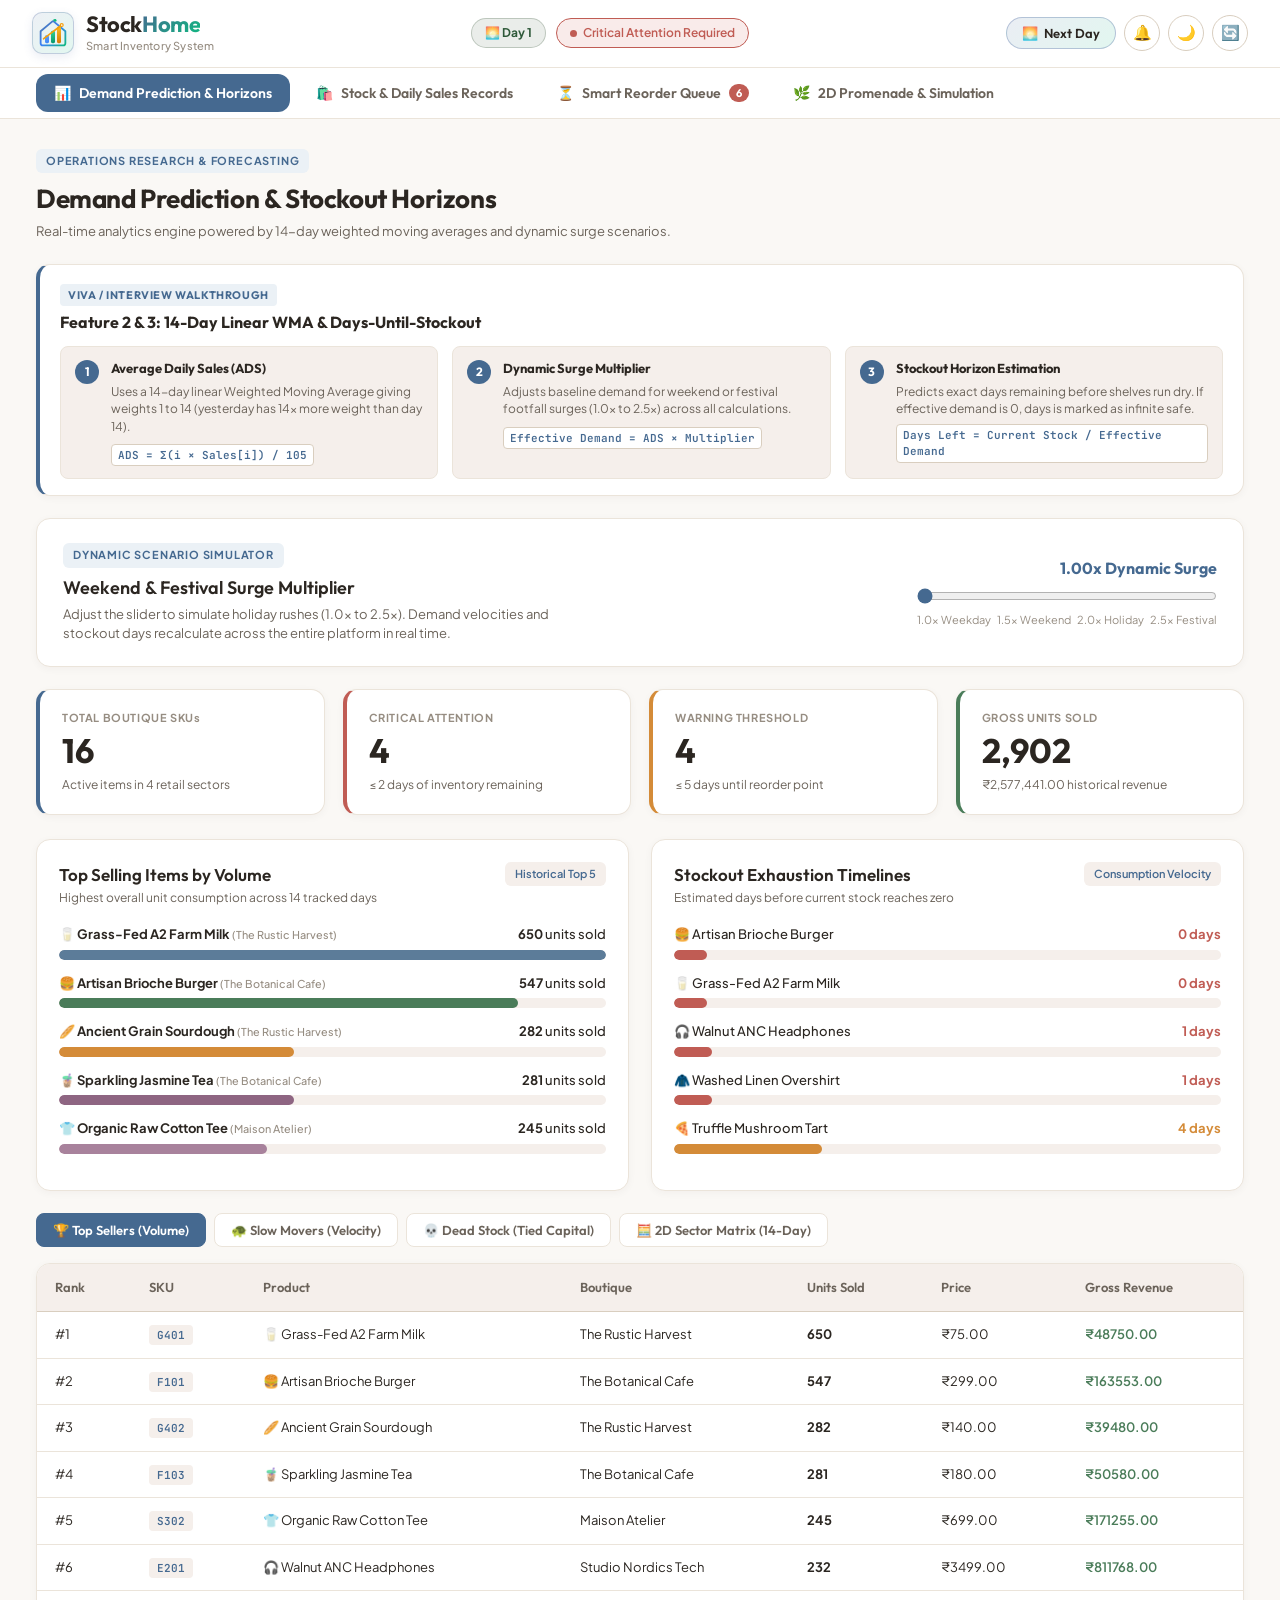
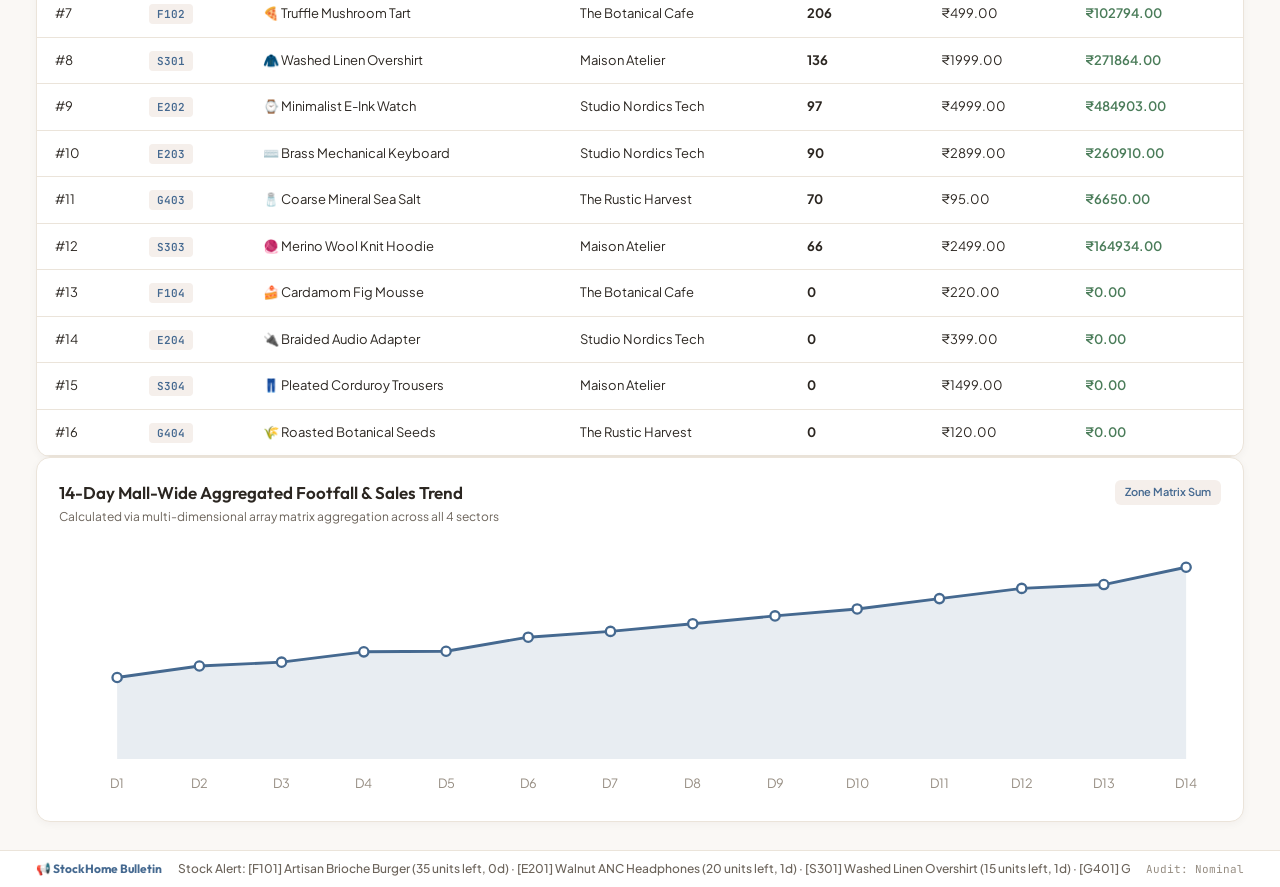
==== commit 1f95548f: "refactor(web): consolidate into 4 feature-focused modules with viva presentation guides Consolidate " ====
--- a/index.html
+++ b/index.html
@@ -104,17 +104,333 @@
   <!-- MAIN VIEWPORT -->
   <main class="app-viewport">
 
-    <!-- SCREEN 1: 2D PAINTED MALL PROMENADE -->
-    <section id="tab-painted-mall" class="tab-screen active">
+    <!-- SCREEN 1: DEMAND PREDICTION & VELOCITY HORIZONS (FEATURES 2 & 3) -->
+    <section id="tab-overview" class="tab-screen active">
       <div class="view-header">
         <div class="title-wrap">
-          <span class="category-badge">Hand-Crafted 2D Architectural View</span>
-          <h2>The Garden Promenade Boutiques</h2>
-          <p>An illustrated bird's-eye view of your 4 retail shops. Inspect boutique shelves, monitor live health glows, or dispatch replenishment couriers.</p>
+          <span class="category-badge">Operations Research & Forecasting</span>
+          <h2>Demand Prediction & Stockout Horizons</h2>
+          <p>Real-time analytics engine powered by 14-day weighted moving averages and dynamic surge scenarios.</p>
+        </div>
+      </div>
+
+      <!-- FEATURE EXPLAINER / VIVA PRESENTATION GUIDE -->
+      <div class="feature-guide-card">
+        <div class="guide-header">
+          <span class="guide-badge">Viva / Interview Walkthrough</span>
+          <h3>Feature 2 & 3: 14-Day Linear WMA & Days-Until-Stockout</h3>
+        </div>
+        <div class="guide-grid">
+          <div class="guide-item">
+            <span class="guide-step-num">1</span>
+            <div class="guide-item-content">
+              <h4>Average Daily Sales (ADS)</h4>
+              <p>Uses a 14-day linear Weighted Moving Average giving weights 1 to 14 (yesterday has 14x more weight than day 14).</p>
+              <span class="guide-code">ADS = &Sigma;(i &times; Sales[i]) / 105</span>
+            </div>
+          </div>
+          <div class="guide-item">
+            <span class="guide-step-num">2</span>
+            <div class="guide-item-content">
+              <h4>Dynamic Surge Multiplier</h4>
+              <p>Adjusts baseline demand for weekend or festival footfall surges (1.0x to 2.5x) across all calculations.</p>
+              <span class="guide-code">Effective Demand = ADS &times; Multiplier</span>
+            </div>
+          </div>
+          <div class="guide-item">
+            <span class="guide-step-num">3</span>
+            <div class="guide-item-content">
+              <h4>Stockout Horizon Estimation</h4>
+              <p>Predicts exact days remaining before shelves run dry. If effective demand is 0, days is marked as infinite safe.</p>
+              <span class="guide-code">Days Left = Current Stock / Effective Demand</span>
+            </div>
+          </div>
+        </div>
+      </div>
+
+      <!-- Multiplier Card -->
+      <div class="multiplier-card">
+        <div class="multiplier-info-side">
+          <span class="category-badge">Dynamic Scenario Simulator</span>
+          <h3>Weekend & Festival Surge Multiplier</h3>
+          <p>Adjust the slider to simulate holiday rushes (1.0x to 2.5x). Demand velocities and stockout days recalculate across the entire platform in real time.</p>
+        </div>
+        <div class="multiplier-slider-side">
+          <div class="slider-display" id="multiplierSliderText">1.00x Base Footfall</div>
+          <input type="range" id="sliderDemandMultiplier" min="100" max="250" value="100" step="5">
+          <div class="slider-ticks">
+            <span>1.0x Weekday</span>
+            <span>1.5x Weekend</span>
+            <span>2.0x Holiday</span>
+            <span>2.5x Festival</span>
+          </div>
+        </div>
+      </div>
+
+      <!-- KPI Summary Cards -->
+      <div class="kpi-grid">
+        <div class="kpi-card-soothing">
+          <div class="kpi-tag-label">TOTAL BOUTIQUE SKUs</div>
+          <div class="kpi-number" id="metricTotalSkus">16</div>
+          <div class="kpi-subtext">Active items in 4 retail sectors</div>
+        </div>
+        <div class="kpi-card-soothing alert-red">
+          <div class="kpi-tag-label">CRITICAL ATTENTION</div>
+          <div class="kpi-number" id="metricCriticalCount">4</div>
+          <div class="kpi-subtext">&le; 2 days of inventory remaining</div>
+        </div>
+        <div class="kpi-card-soothing alert-yellow">
+          <div class="kpi-tag-label">WARNING THRESHOLD</div>
+          <div class="kpi-number" id="metricWarningCount">4</div>
+          <div class="kpi-subtext">&le; 5 days until reorder point</div>
+        </div>
+        <div class="kpi-card-soothing alert-green">
+          <div class="kpi-tag-label">GROSS UNITS SOLD</div>
+          <div class="kpi-number" id="metricUnitsSold">2,902</div>
+          <div class="kpi-subtext" id="metricRevenueText">₹38,410.20 historical revenue</div>
+        </div>
+      </div>
+
+      <!-- Charts Layout -->
+      <div class="charts-row">
+        <!-- Top Sellers Bar Chart -->
+        <div class="chart-panel">
+          <div class="panel-header">
+            <div>
+              <h3>Top Selling Items by Volume</h3>
+              <p class="panel-desc">Highest overall unit consumption across 14 tracked days</p>
+            </div>
+            <span class="panel-chip">Historical Top 5</span>
+          </div>
+          <div class="chart-body" id="topSellersBarsWrapper">
+            <!-- Dynamically populated with clean SVG bar charts -->
+          </div>
+        </div>
+
+        <!-- Stockout Horizon Indicators -->
+        <div class="chart-panel">
+          <div class="panel-header">
+            <div>
+              <h3>Stockout Exhaustion Timelines</h3>
+              <p class="panel-desc">Estimated days before current stock reaches zero</p>
+            </div>
+            <span class="panel-chip">Consumption Velocity</span>
+          </div>
+          <div class="chart-body" id="stockoutHorizonWrapper">
+            <!-- Clean timeline gauges -->
+          </div>
+        </div>
+      </div>
+
+      <!-- Analytics Sub-Tabs -->
+
+      <div class="analytics-subnav">
+        <button class="subnav-btn active" data-sub="tab-top-sellers">🏆 Top Sellers (Volume)</button>
+        <button class="subnav-btn" data-sub="tab-slow-movers">🐢 Slow Movers (Velocity)</button>
+        <button class="subnav-btn" data-sub="tab-dead-stock">💀 Dead Stock (Tied Capital)</button>
+        <button class="subnav-btn" data-sub="tab-matrix">🧮 2D Sector Matrix (14-Day)</button>
+      </div>
+
+      <div class="table-card" id="analyticsTableArea">
+        <!-- Dynamically rendered -->
+      </div>
+
+      <!-- 14-Day Sales Matrix Curve -->
+
+      <div class="chart-panel full-span">
+        <div class="panel-header">
+          <div>
+            <h3>14-Day Mall-Wide Aggregated Footfall & Sales Trend</h3>
+            <p class="panel-desc">Calculated via multi-dimensional array matrix aggregation across all 4 sectors</p>
+          </div>
+          <span class="panel-chip">Zone Matrix Sum</span>
+        </div>
+        <div class="chart-body" id="salesTrendCurveContainer">
+          <!-- Responsive vector line curve -->
+        </div>
+      </div>
+    </section>
+
+    <!-- SCREEN 2: BOUTIQUE SHELVES (CATALOG & CRUD) (FEATURE 1) -->
+    <section id="tab-catalog" class="tab-screen">
+      <div class="view-header">
+        <div class="title-wrap">
+          <span class="category-badge">Real-Time Inventory Ledger</span>
+          <h2>Stock & Daily Sales Records</h2>
+          <p>Maintain live product quantities, process POS purchases, replenish shelves, and close daily sales cycles.</p>
         </div>
         <div class="header-actions-bar">
+          <button class="btn-action btn-green" id="btnOpenSaleModal">💰 Record Sale</button>
+          <button class="btn-action btn-blue" id="btnOpenRestockModal">📦 Restock</button>
+          <button class="btn-action btn-outline" id="btnUndoTransaction">↩️ Undo Sale</button>
+          <button class="btn-action btn-accent" id="btnOpenAddSkuModal">✨ Add SKU</button>
+        </div>
+      </div>
+
+      <!-- FEATURE EXPLAINER / VIVA PRESENTATION GUIDE -->
+      <div class="feature-guide-card accent-green">
+        <div class="guide-header">
+          <span class="guide-badge">Viva / Interview Walkthrough</span>
+          <h3>Feature 1: Stock Ledger, Today's Sales Counter & Bounded History</h3>
+        </div>
+        <div class="guide-grid">
+          <div class="guide-item">
+            <span class="guide-step-num">1</span>
+            <div class="guide-item-content">
+              <h4>Real-Time Stock Mutation</h4>
+              <p>Purchases deduct from inventory; restocks add units. Invalid operations throw custom exceptions (e.g., <code>InsufficientStockException</code>).</p>
+              <span class="guide-code">Stock -= qty; todaysSales += qty</span>
+            </div>
+          </div>
+          <div class="guide-item">
+            <span class="guide-step-num">2</span>
+            <div class="guide-item-content">
+              <h4>Daily Cycle & Bounded 14-Day History</h4>
+              <p>Active sales accrue in <code>todaysSales</code>. Clicking <strong>Next Day</strong> triggers <code>closeDay()</code>: appends to history, resets to 0, caps at 14 days.</p>
+              <span class="guide-code">history.append(todays); max 14 entries</span>
+            </div>
+          </div>
+          <div class="guide-item">
+            <span class="guide-step-num">3</span>
+            <div class="guide-item-content">
+              <h4>Atomic LIFO Undo Stack</h4>
+              <p>Every checkout pushes a transaction onto a 20-entry capped stack. Undo restores both shelf stock and <code>todaysSales</code> atomically.</p>
+              <span class="guide-code">Stack&lt;SaleTransaction&gt; (Cap: 20)</span>
+            </div>
+          </div>
+        </div>
+      </div>
+
+      <!-- Filters Row -->
+      <div class="filter-strip">
+        <div class="search-box">
+          <span class="search-sym">🔍</span>
+          <input type="text" id="catalogSearch" placeholder="Search by name, SKU ID, or category...">
+        </div>
+        <div class="select-group">
+          <select id="selectZoneFilter" class="soothing-select">
+            <option value="ALL">All Sectors (Entire Promenade)</option>
+            <option value="FOOD">Food Court — Botanical Cafe</option>
+            <option value="ELEC">Electronics — Studio Nordics</option>
+            <option value="FASH">Fashion — Maison Atelier</option>
+            <option value="GROC">Grocery — Rustic Harvest</option>
+          </select>
+          <select id="selectHealthFilter" class="soothing-select">
+            <option value="ALL">All Health Tiers</option>
+            <option value="CRITICAL">🔴 Critical Stock (&le; 2 Days)</option>
+            <option value="WARNING">🟡 Warning Buffer (&le; 5 Days)</option>
+            <option value="SAFE">🟢 Safe Inventory (&gt; 5 Days)</option>
+          </select>
+        </div>
+      </div>
+
+      <!-- Product Cards Grid -->
+      <div class="product-cards-grid" id="productGridContainer">
+        <!-- Rendered dynamically -->
+      </div>
+    </section>
+
+    <!-- SCREEN 3: SMART REORDER QUEUE (FEATURES 4 & 5) -->
+    <section id="tab-reorder" class="tab-screen">
+      <div class="view-header">
+        <div class="title-wrap">
+          <span class="category-badge">PriorityQueue Min-Heap</span>
+          <h2>Automated Replenishment Queue & Urgency Ranking</h2>
+          <p>Priority ranking powered by the industrial Reorder Point formula: <code>ROP = (Forecast &times; LeadTime) + SafetyBuffer</code>. Items facing immediate stockout appear at the top.</p>
+        </div>
+        <button class="btn-action btn-green" id="btnBatchOrderCritical">🚚 Order All Critical Items</button>
+      </div>
+
+      <!-- FEATURE EXPLAINER / VIVA PRESENTATION GUIDE -->
+      <div class="feature-guide-card accent-amber">
+        <div class="guide-header">
+          <span class="guide-badge">Viva / Interview Walkthrough</span>
+          <h3>Feature 4 & 5: Reorder Point (ROP) & Min-Heap Urgency Ranking</h3>
+        </div>
+        <div class="guide-grid">
+          <div class="guide-item">
+            <span class="guide-step-num">1</span>
+            <div class="guide-item-content">
+              <h4>Reorder Point (ROP) Trigger</h4>
+              <p>Determines replenishment threshold based on lead time delivery delay and dynamic safety stock buffer.</p>
+              <span class="guide-code">ROP = (ADS &times; LeadTime) + SafetyStock</span>
+            </div>
+          </div>
+          <div class="guide-item">
+            <span class="guide-step-num">2</span>
+            <div class="guide-item-content">
+              <h4>Suggested Order Quantity</h4>
+              <p>Calculates optimal economic restock volume to restore safety buffer plus an extra 7 days of forecasted sales.</p>
+              <span class="guide-code">Order Qty = (LeadTime + 7) &times; ADS</span>
+            </div>
+          </div>
+          <div class="guide-item">
+            <span class="guide-step-num">3</span>
+            <div class="guide-item-content">
+              <h4>Min-Heap Priority Queue Ranking</h4>
+              <p>Java <code>PriorityQueue</code> sorts items by fewest days remaining. Tiers: <span class="badge-tag crit">CRITICAL &le; 2d</span>, <span class="badge-tag warn">WARNING &le; 5d</span>, <span class="badge-tag safe">SAFE &gt; 5d</span>.</p>
+              <span class="guide-code">PriorityQueue&lt;Product&gt; minHeap</span>
+            </div>
+          </div>
+        </div>
+      </div>
+
+      <div class="table-card">
+        <table class="soothing-table" id="tableReorders">
+          <thead>
+            <tr>
+              <th>Priority</th>
+              <th>Status</th>
+              <th>SKU</th>
+              <th>Product Name</th>
+              <th>Current Stock</th>
+              <th>Days Left</th>
+              <th>Suggested Order</th>
+              <th>Lead Time</th>
+              <th>Replenishment Rationale</th>
+              <th>Action</th>
+            </tr>
+          </thead>
+          <tbody id="tbodyReorders">
+            <!-- Dynamically populated -->
+          </tbody>
+        </table>
+      </div>
+    </section>
+
+    <!-- SCREEN 4: 2D PROMENADE ARCHITECTURE & MULTI-THREAD SIMULATION -->
+    <section id="tab-painted-mall" class="tab-screen">
+      <div class="view-header">
+        <div class="title-wrap">
+          <span class="category-badge">2D Architecture & Autonomous Engine</span>
+          <h2>The Garden Promenade & Live Simulation</h2>
+          <p>Illustrated architectural view of the 4 retail boutiques with autonomous visitor footfall and purchase simulation.</p>
+        </div>
+        <div class="sim-controls-top">
+          <button class="btn-action btn-blue" id="btnToggleSim">▶ Start Gentle Simulation</button>
+          <button class="btn-action btn-green" id="btnSimNextDay">🌅 Close Day & Advance (<span id="simDayLabel">Day 1</span>)</button>
+          <div class="speed-selector">
+            <span>Interval:</span>
+            <button class="speed-pill active" data-interval="1200">Normal (1.2s)</button>
+            <button class="speed-pill" data-interval="600">Brisk (0.6s)</button>
+          </div>
           <button class="btn-action btn-outline" id="btnStrollVisitor">🕊️ Stroll Visitor</button>
-          <button class="btn-action btn-outline" id="btnRestockCourier">🚚 Dispatch Delivery Van</button>
+          <button class="btn-action btn-outline" id="btnRestockCourier">🚚 Courier Van</button>
+        </div>
+      </div>
+
+      <div class="sim-kpi-row">
+        <div class="sim-metric-box">
+          <span class="sim-metric-val" id="simValTicks">0</span>
+          <span class="sim-metric-label">Visitor Footfall Ticks</span>
+        </div>
+        <div class="sim-metric-box green">
+          <span class="sim-metric-val" id="simValPurchases">0</span>
+          <span class="sim-metric-label">Purchases Fulfilled</span>
+        </div>
+        <div class="sim-metric-box red">
+          <span class="sim-metric-val" id="simValStockouts">0</span>
+          <span class="sim-metric-label">Stockout Turnaways</span>
         </div>
       </div>
 
@@ -368,242 +684,6 @@
           <div class="promenade-tip">💡 Click on any boutique storefront to inspect its shelves and record transactions!</div>
         </div>
       </div>
-    </section>
-
-    <!-- SCREEN 2: OVERVIEW & CHARTS -->
-    <section id="tab-overview" class="tab-screen">
-      <div class="view-header">
-        <div class="title-wrap">
-          <span class="category-badge">Real-Time Aggregation</span>
-          <h2>Executive Inventory Overview</h2>
-          <p>Key inventory indicators, sales momentum, and forecasted depletion timelines across all mall zones.</p>
-        </div>
-      </div>
-
-      <!-- KPI Summary Cards -->
-      <div class="kpi-grid">
-        <div class="kpi-card-soothing">
-          <div class="kpi-tag-label">TOTAL BOUTIQUE SKUs</div>
-          <div class="kpi-number" id="metricTotalSkus">16</div>
-          <div class="kpi-subtext">Active items in 4 retail sectors</div>
-        </div>
-        <div class="kpi-card-soothing alert-red">
-          <div class="kpi-tag-label">CRITICAL ATTENTION</div>
-          <div class="kpi-number" id="metricCriticalCount">4</div>
-          <div class="kpi-subtext">&le; 2 days of inventory remaining</div>
-        </div>
-        <div class="kpi-card-soothing alert-yellow">
-          <div class="kpi-tag-label">WARNING THRESHOLD</div>
-          <div class="kpi-number" id="metricWarningCount">4</div>
-          <div class="kpi-subtext">&le; 5 days until reorder point</div>
-        </div>
-        <div class="kpi-card-soothing alert-green">
-          <div class="kpi-tag-label">GROSS UNITS SOLD</div>
-          <div class="kpi-number" id="metricUnitsSold">2,902</div>
-          <div class="kpi-subtext" id="metricRevenueText">₹38,410.20 historical revenue</div>
-        </div>
-      </div>
-
-      <!-- Charts Layout -->
-      <div class="charts-row">
-        <!-- Top Sellers Bar Chart -->
-        <div class="chart-panel">
-          <div class="panel-header">
-            <div>
-              <h3>Top Selling Items by Volume</h3>
-              <p class="panel-desc">Highest overall unit consumption across 14 tracked days</p>
-            </div>
-            <span class="panel-chip">Historical Top 5</span>
-          </div>
-          <div class="chart-body" id="topSellersBarsWrapper">
-            <!-- Dynamically populated with clean SVG bar charts -->
-          </div>
-        </div>
-
-        <!-- Stockout Horizon Indicators -->
-        <div class="chart-panel">
-          <div class="panel-header">
-            <div>
-              <h3>Stockout Exhaustion Timelines</h3>
-              <p class="panel-desc">Estimated days before current stock reaches zero</p>
-            </div>
-            <span class="panel-chip">Consumption Velocity</span>
-          </div>
-          <div class="chart-body" id="stockoutHorizonWrapper">
-            <!-- Clean timeline gauges -->
-          </div>
-        </div>
-      </div>
-
-      <!-- 14-Day Sales Matrix Curve -->
-      <div class="chart-panel full-span">
-        <div class="panel-header">
-          <div>
-            <h3>14-Day Mall-Wide Aggregated Footfall & Sales Trend</h3>
-            <p class="panel-desc">Calculated via multi-dimensional array matrix aggregation across all 4 sectors</p>
-          </div>
-          <span class="panel-chip">Zone Matrix Sum</span>
-        </div>
-        <div class="chart-body" id="salesTrendCurveContainer">
-          <!-- Responsive vector line curve -->
-        </div>
-      </div>
-    </section>
-
-    <!-- SCREEN 3: BOUTIQUE SHELVES (CATALOG & CRUD) -->
-    <section id="tab-catalog" class="tab-screen">
-      <div class="view-header">
-        <div class="title-wrap">
-          <span class="category-badge">Inventory Catalog & POS</span>
-          <h2>Boutique Shelves & Product Directory</h2>
-          <p>Search, filter, record point-of-sale customer purchases, replenish stock, or add new artisan goods.</p>
-        </div>
-        <div class="header-actions-bar">
-          <button class="btn-action btn-green" id="btnOpenSaleModal">💰 Record Sale</button>
-          <button class="btn-action btn-blue" id="btnOpenRestockModal">📦 Restock</button>
-          <button class="btn-action btn-outline" id="btnUndoTransaction">↩️ Undo Sale</button>
-          <button class="btn-action btn-accent" id="btnOpenAddSkuModal">✨ Add SKU</button>
-        </div>
-      </div>
-
-      <!-- Filters Row -->
-      <div class="filter-strip">
-        <div class="search-box">
-          <span class="search-sym">🔍</span>
-          <input type="text" id="catalogSearch" placeholder="Search by name, SKU ID, or category...">
-        </div>
-        <div class="select-group">
-          <select id="selectZoneFilter" class="soothing-select">
-            <option value="ALL">All Sectors (Entire Promenade)</option>
-            <option value="FOOD">Food Court — Botanical Cafe</option>
-            <option value="ELEC">Electronics — Studio Nordics</option>
-            <option value="FASH">Fashion — Maison Atelier</option>
-            <option value="GROC">Grocery — Rustic Harvest</option>
-          </select>
-          <select id="selectHealthFilter" class="soothing-select">
-            <option value="ALL">All Health Tiers</option>
-            <option value="CRITICAL">🔴 Critical Stock (&le; 2 Days)</option>
-            <option value="WARNING">🟡 Warning Buffer (&le; 5 Days)</option>
-            <option value="SAFE">🟢 Safe Inventory (&gt; 5 Days)</option>
-          </select>
-        </div>
-      </div>
-
-      <!-- Product Cards Grid -->
-      <div class="product-cards-grid" id="productGridContainer">
-        <!-- Rendered dynamically -->
-      </div>
-    </section>
-
-    <!-- SCREEN 4: SMART REORDER QUEUE -->
-    <section id="tab-reorder" class="tab-screen">
-      <div class="view-header">
-        <div class="title-wrap">
-          <span class="category-badge">PriorityQueue Min-Heap</span>
-          <h2>Automated Replenishment Queue</h2>
-          <p>Priority ranking powered by the industrial Reorder Point formula: <code>ROP = (Forecast &times; LeadTime) + SafetyBuffer</code>. Items facing immediate stockout appear at the top.</p>
-        </div>
-        <button class="btn-action btn-green" id="btnBatchOrderCritical">🚚 Order All Critical Items</button>
-      </div>
-
-      <div class="table-card">
-        <table class="soothing-table" id="tableReorders">
-          <thead>
-            <tr>
-              <th>Priority</th>
-              <th>Status</th>
-              <th>SKU</th>
-              <th>Product Name</th>
-              <th>Current Stock</th>
-              <th>Days Left</th>
-              <th>Suggested Order</th>
-              <th>Lead Time</th>
-              <th>Replenishment Rationale</th>
-              <th>Action</th>
-            </tr>
-          </thead>
-          <tbody id="tbodyReorders">
-            <!-- Dynamically populated -->
-          </tbody>
-        </table>
-      </div>
-    </section>
-
-    <!-- SCREEN 5: DEMAND ANALYTICS & 2D MATRIX -->
-    <section id="tab-analytics" class="tab-screen">
-      <div class="view-header">
-        <div class="title-wrap">
-          <span class="category-badge">Predictive Operations Research</span>
-          <h2>Demand Forecasting & Sector Matrix</h2>
-          <p>Fine-tune footfall surge multipliers and analyze performance across 4 mathematical models.</p>
-        </div>
-      </div>
-
-      <!-- Multiplier Card -->
-      <div class="multiplier-card">
-        <div class="multiplier-info-side">
-          <span class="category-badge">Dynamic Scenario Simulator</span>
-          <h3>Weekend & Festival Surge Multiplier</h3>
-          <p>Adjust the slider to simulate holiday rushes (1.0x to 2.5x). Demand velocities and stockout days recalculate across the entire platform in real time.</p>
-        </div>
-        <div class="multiplier-slider-side">
-          <div class="slider-display" id="multiplierSliderText">1.00x Base Footfall</div>
-          <input type="range" id="sliderDemandMultiplier" min="100" max="250" value="100" step="5">
-          <div class="slider-ticks">
-            <span>1.0x Weekday</span>
-            <span>1.5x Weekend</span>
-            <span>2.0x Holiday</span>
-            <span>2.5x Festival</span>
-          </div>
-        </div>
-      </div>
-
-      <!-- Analytics Sub-Tabs -->
-      <div class="analytics-subnav">
-        <button class="subnav-btn active" data-sub="tab-top-sellers">🏆 Top Sellers (Volume)</button>
-        <button class="subnav-btn" data-sub="tab-slow-movers">🐢 Slow Movers (Velocity)</button>
-        <button class="subnav-btn" data-sub="tab-dead-stock">💀 Dead Stock (Tied Capital)</button>
-        <button class="subnav-btn" data-sub="tab-matrix">🧮 2D Sector Matrix (14-Day)</button>
-      </div>
-
-      <div class="table-card" id="analyticsTableArea">
-        <!-- Dynamically rendered -->
-      </div>
-    </section>
-
-    <!-- SCREEN 6: GENTLE SIMULATION -->
-    <section id="tab-simulation" class="tab-screen">
-      <div class="view-header">
-        <div class="title-wrap">
-          <span class="category-badge">Autonomous Traffic Engine</span>
-          <h2>Gentle Footfall & Purchasing Simulation</h2>
-          <p>A background worker simulates visitors calmly strolling through the promenade and purchasing artisan goods every second.</p>
-        </div>
-        <div class="sim-controls-top">
-          <button class="btn-action btn-blue" id="btnToggleSim">▶ Start Gentle Simulation</button>
-          <button class="btn-action btn-green" id="btnSimNextDay">🌅 Close Day & Advance (<span id="simDayLabel">Day 1</span>)</button>
-          <div class="speed-selector">
-            <span>Interval:</span>
-            <button class="speed-pill active" data-interval="1200">Normal (1.2s)</button>
-            <button class="speed-pill" data-interval="600">Brisk (0.6s)</button>
-          </div>
-        </div>
-      </div>
-
-      <div class="sim-kpi-row">
-        <div class="sim-metric-box">
-          <span class="sim-metric-val" id="simValTicks">0</span>
-          <span class="sim-metric-label">Visitor Footfall Ticks</span>
-        </div>
-        <div class="sim-metric-box green">
-          <span class="sim-metric-val" id="simValPurchases">0</span>
-          <span class="sim-metric-label">Purchases Fulfilled</span>
-        </div>
-        <div class="sim-metric-box red">
-          <span class="sim-metric-val" id="simValStockouts">0</span>
-          <span class="sim-metric-label">Stockout Turnaways</span>
-        </div>
-      </div>
 
       <div class="sim-split-grid">
         <!-- Live depletion meters -->
@@ -635,7 +715,6 @@
         </div>
       </div>
     </section>
-
   </main>
 
   <!-- SOOTHING BOTTOM TICKER -->
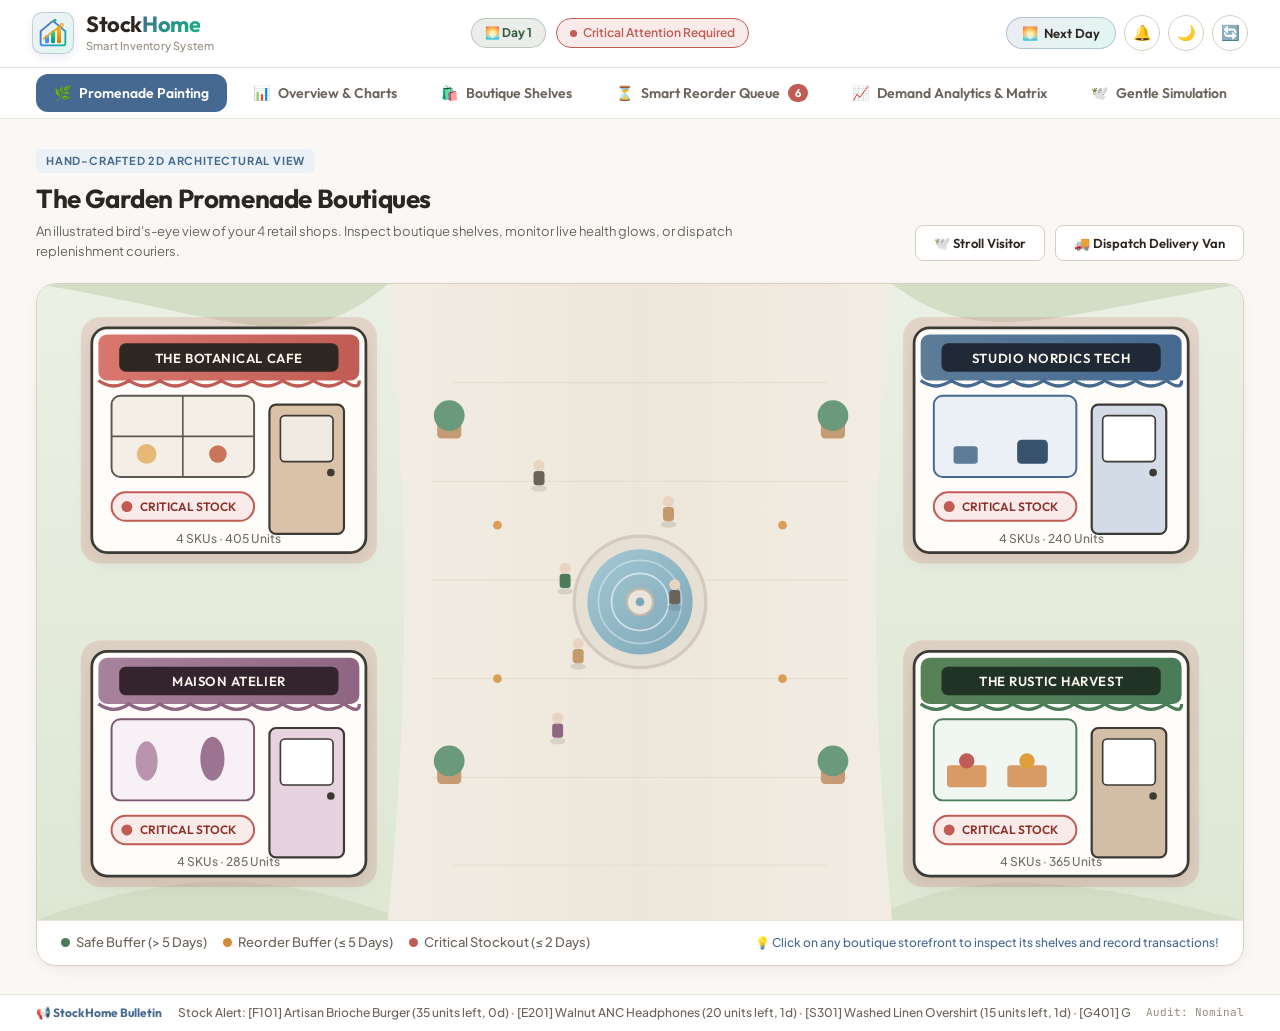
==== commit ee5ae683: "revert(web): restore original 6-screen layout and uncluttered views Revert the consolidation of the " ====
--- a/index.html
+++ b/index.html
@@ -84,18 +84,24 @@
   <!-- NAVIGATION TABS -->
   <nav class="app-nav">
     <div class="nav-inner">
-      <button class="nav-item active" data-tab="tab-overview">
-        <span class="nav-icon">📊</span> Demand Prediction & Horizons
+      <button class="nav-item active" data-tab="tab-painted-mall">
+        <span class="nav-icon">🌿</span> Promenade Painting
+      </button>
+      <button class="nav-item" data-tab="tab-overview">
+        <span class="nav-icon">📊</span> Overview & Charts
       </button>
       <button class="nav-item" data-tab="tab-catalog">
-        <span class="nav-icon">🛍️</span> Stock & Daily Sales Records
+        <span class="nav-icon">🛍️</span> Boutique Shelves
       </button>
       <button class="nav-item" data-tab="tab-reorder">
         <span class="nav-icon">⏳</span> Smart Reorder Queue
         <span class="tab-chip" id="chipReorderCount">0</span>
       </button>
-      <button class="nav-item" data-tab="tab-painted-mall">
-        <span class="nav-icon">🌿</span> 2D Promenade & Simulation
+      <button class="nav-item" data-tab="tab-analytics">
+        <span class="nav-icon">📈</span> Demand Analytics & Matrix
+      </button>
+      <button class="nav-item" data-tab="tab-simulation">
+        <span class="nav-icon">🕊️</span> Gentle Simulation
         <span class="active-dot" id="simLiveDot"></span>
       </button>
     </div>
@@ -104,333 +110,17 @@
   <!-- MAIN VIEWPORT -->
   <main class="app-viewport">
 
-    <!-- SCREEN 1: DEMAND PREDICTION & VELOCITY HORIZONS (FEATURES 2 & 3) -->
-    <section id="tab-overview" class="tab-screen active">
+    <!-- SCREEN 1: 2D PAINTED MALL PROMENADE -->
+    <section id="tab-painted-mall" class="tab-screen active">
       <div class="view-header">
         <div class="title-wrap">
-          <span class="category-badge">Operations Research & Forecasting</span>
-          <h2>Demand Prediction & Stockout Horizons</h2>
-          <p>Real-time analytics engine powered by 14-day weighted moving averages and dynamic surge scenarios.</p>
-        </div>
-      </div>
-
-      <!-- FEATURE EXPLAINER / VIVA PRESENTATION GUIDE -->
-      <div class="feature-guide-card">
-        <div class="guide-header">
-          <span class="guide-badge">Viva / Interview Walkthrough</span>
-          <h3>Feature 2 & 3: 14-Day Linear WMA & Days-Until-Stockout</h3>
-        </div>
-        <div class="guide-grid">
-          <div class="guide-item">
-            <span class="guide-step-num">1</span>
-            <div class="guide-item-content">
-              <h4>Average Daily Sales (ADS)</h4>
-              <p>Uses a 14-day linear Weighted Moving Average giving weights 1 to 14 (yesterday has 14x more weight than day 14).</p>
-              <span class="guide-code">ADS = &Sigma;(i &times; Sales[i]) / 105</span>
-            </div>
-          </div>
-          <div class="guide-item">
-            <span class="guide-step-num">2</span>
-            <div class="guide-item-content">
-              <h4>Dynamic Surge Multiplier</h4>
-              <p>Adjusts baseline demand for weekend or festival footfall surges (1.0x to 2.5x) across all calculations.</p>
-              <span class="guide-code">Effective Demand = ADS &times; Multiplier</span>
-            </div>
-          </div>
-          <div class="guide-item">
-            <span class="guide-step-num">3</span>
-            <div class="guide-item-content">
-              <h4>Stockout Horizon Estimation</h4>
-              <p>Predicts exact days remaining before shelves run dry. If effective demand is 0, days is marked as infinite safe.</p>
-              <span class="guide-code">Days Left = Current Stock / Effective Demand</span>
-            </div>
-          </div>
-        </div>
-      </div>
-
-      <!-- Multiplier Card -->
-      <div class="multiplier-card">
-        <div class="multiplier-info-side">
-          <span class="category-badge">Dynamic Scenario Simulator</span>
-          <h3>Weekend & Festival Surge Multiplier</h3>
-          <p>Adjust the slider to simulate holiday rushes (1.0x to 2.5x). Demand velocities and stockout days recalculate across the entire platform in real time.</p>
-        </div>
-        <div class="multiplier-slider-side">
-          <div class="slider-display" id="multiplierSliderText">1.00x Base Footfall</div>
-          <input type="range" id="sliderDemandMultiplier" min="100" max="250" value="100" step="5">
-          <div class="slider-ticks">
-            <span>1.0x Weekday</span>
-            <span>1.5x Weekend</span>
-            <span>2.0x Holiday</span>
-            <span>2.5x Festival</span>
-          </div>
-        </div>
-      </div>
-
-      <!-- KPI Summary Cards -->
-      <div class="kpi-grid">
-        <div class="kpi-card-soothing">
-          <div class="kpi-tag-label">TOTAL BOUTIQUE SKUs</div>
-          <div class="kpi-number" id="metricTotalSkus">16</div>
-          <div class="kpi-subtext">Active items in 4 retail sectors</div>
-        </div>
-        <div class="kpi-card-soothing alert-red">
-          <div class="kpi-tag-label">CRITICAL ATTENTION</div>
-          <div class="kpi-number" id="metricCriticalCount">4</div>
-          <div class="kpi-subtext">&le; 2 days of inventory remaining</div>
-        </div>
-        <div class="kpi-card-soothing alert-yellow">
-          <div class="kpi-tag-label">WARNING THRESHOLD</div>
-          <div class="kpi-number" id="metricWarningCount">4</div>
-          <div class="kpi-subtext">&le; 5 days until reorder point</div>
-        </div>
-        <div class="kpi-card-soothing alert-green">
-          <div class="kpi-tag-label">GROSS UNITS SOLD</div>
-          <div class="kpi-number" id="metricUnitsSold">2,902</div>
-          <div class="kpi-subtext" id="metricRevenueText">₹38,410.20 historical revenue</div>
-        </div>
-      </div>
-
-      <!-- Charts Layout -->
-      <div class="charts-row">
-        <!-- Top Sellers Bar Chart -->
-        <div class="chart-panel">
-          <div class="panel-header">
-            <div>
-              <h3>Top Selling Items by Volume</h3>
-              <p class="panel-desc">Highest overall unit consumption across 14 tracked days</p>
-            </div>
-            <span class="panel-chip">Historical Top 5</span>
-          </div>
-          <div class="chart-body" id="topSellersBarsWrapper">
-            <!-- Dynamically populated with clean SVG bar charts -->
-          </div>
-        </div>
-
-        <!-- Stockout Horizon Indicators -->
-        <div class="chart-panel">
-          <div class="panel-header">
-            <div>
-              <h3>Stockout Exhaustion Timelines</h3>
-              <p class="panel-desc">Estimated days before current stock reaches zero</p>
-            </div>
-            <span class="panel-chip">Consumption Velocity</span>
-          </div>
-          <div class="chart-body" id="stockoutHorizonWrapper">
-            <!-- Clean timeline gauges -->
-          </div>
-        </div>
-      </div>
-
-      <!-- Analytics Sub-Tabs -->
-
-      <div class="analytics-subnav">
-        <button class="subnav-btn active" data-sub="tab-top-sellers">🏆 Top Sellers (Volume)</button>
-        <button class="subnav-btn" data-sub="tab-slow-movers">🐢 Slow Movers (Velocity)</button>
-        <button class="subnav-btn" data-sub="tab-dead-stock">💀 Dead Stock (Tied Capital)</button>
-        <button class="subnav-btn" data-sub="tab-matrix">🧮 2D Sector Matrix (14-Day)</button>
-      </div>
-
-      <div class="table-card" id="analyticsTableArea">
-        <!-- Dynamically rendered -->
-      </div>
-
-      <!-- 14-Day Sales Matrix Curve -->
-
-      <div class="chart-panel full-span">
-        <div class="panel-header">
-          <div>
-            <h3>14-Day Mall-Wide Aggregated Footfall & Sales Trend</h3>
-            <p class="panel-desc">Calculated via multi-dimensional array matrix aggregation across all 4 sectors</p>
-          </div>
-          <span class="panel-chip">Zone Matrix Sum</span>
-        </div>
-        <div class="chart-body" id="salesTrendCurveContainer">
-          <!-- Responsive vector line curve -->
-        </div>
-      </div>
-    </section>
-
-    <!-- SCREEN 2: BOUTIQUE SHELVES (CATALOG & CRUD) (FEATURE 1) -->
-    <section id="tab-catalog" class="tab-screen">
-      <div class="view-header">
-        <div class="title-wrap">
-          <span class="category-badge">Real-Time Inventory Ledger</span>
-          <h2>Stock & Daily Sales Records</h2>
-          <p>Maintain live product quantities, process POS purchases, replenish shelves, and close daily sales cycles.</p>
+          <span class="category-badge">Hand-Crafted 2D Architectural View</span>
+          <h2>The Garden Promenade Boutiques</h2>
+          <p>An illustrated bird's-eye view of your 4 retail shops. Inspect boutique shelves, monitor live health glows, or dispatch replenishment couriers.</p>
         </div>
         <div class="header-actions-bar">
-          <button class="btn-action btn-green" id="btnOpenSaleModal">💰 Record Sale</button>
-          <button class="btn-action btn-blue" id="btnOpenRestockModal">📦 Restock</button>
-          <button class="btn-action btn-outline" id="btnUndoTransaction">↩️ Undo Sale</button>
-          <button class="btn-action btn-accent" id="btnOpenAddSkuModal">✨ Add SKU</button>
-        </div>
-      </div>
-
-      <!-- FEATURE EXPLAINER / VIVA PRESENTATION GUIDE -->
-      <div class="feature-guide-card accent-green">
-        <div class="guide-header">
-          <span class="guide-badge">Viva / Interview Walkthrough</span>
-          <h3>Feature 1: Stock Ledger, Today's Sales Counter & Bounded History</h3>
-        </div>
-        <div class="guide-grid">
-          <div class="guide-item">
-            <span class="guide-step-num">1</span>
-            <div class="guide-item-content">
-              <h4>Real-Time Stock Mutation</h4>
-              <p>Purchases deduct from inventory; restocks add units. Invalid operations throw custom exceptions (e.g., <code>InsufficientStockException</code>).</p>
-              <span class="guide-code">Stock -= qty; todaysSales += qty</span>
-            </div>
-          </div>
-          <div class="guide-item">
-            <span class="guide-step-num">2</span>
-            <div class="guide-item-content">
-              <h4>Daily Cycle & Bounded 14-Day History</h4>
-              <p>Active sales accrue in <code>todaysSales</code>. Clicking <strong>Next Day</strong> triggers <code>closeDay()</code>: appends to history, resets to 0, caps at 14 days.</p>
-              <span class="guide-code">history.append(todays); max 14 entries</span>
-            </div>
-          </div>
-          <div class="guide-item">
-            <span class="guide-step-num">3</span>
-            <div class="guide-item-content">
-              <h4>Atomic LIFO Undo Stack</h4>
-              <p>Every checkout pushes a transaction onto a 20-entry capped stack. Undo restores both shelf stock and <code>todaysSales</code> atomically.</p>
-              <span class="guide-code">Stack&lt;SaleTransaction&gt; (Cap: 20)</span>
-            </div>
-          </div>
-        </div>
-      </div>
-
-      <!-- Filters Row -->
-      <div class="filter-strip">
-        <div class="search-box">
-          <span class="search-sym">🔍</span>
-          <input type="text" id="catalogSearch" placeholder="Search by name, SKU ID, or category...">
-        </div>
-        <div class="select-group">
-          <select id="selectZoneFilter" class="soothing-select">
-            <option value="ALL">All Sectors (Entire Promenade)</option>
-            <option value="FOOD">Food Court — Botanical Cafe</option>
-            <option value="ELEC">Electronics — Studio Nordics</option>
-            <option value="FASH">Fashion — Maison Atelier</option>
-            <option value="GROC">Grocery — Rustic Harvest</option>
-          </select>
-          <select id="selectHealthFilter" class="soothing-select">
-            <option value="ALL">All Health Tiers</option>
-            <option value="CRITICAL">🔴 Critical Stock (&le; 2 Days)</option>
-            <option value="WARNING">🟡 Warning Buffer (&le; 5 Days)</option>
-            <option value="SAFE">🟢 Safe Inventory (&gt; 5 Days)</option>
-          </select>
-        </div>
-      </div>
-
-      <!-- Product Cards Grid -->
-      <div class="product-cards-grid" id="productGridContainer">
-        <!-- Rendered dynamically -->
-      </div>
-    </section>
-
-    <!-- SCREEN 3: SMART REORDER QUEUE (FEATURES 4 & 5) -->
-    <section id="tab-reorder" class="tab-screen">
-      <div class="view-header">
-        <div class="title-wrap">
-          <span class="category-badge">PriorityQueue Min-Heap</span>
-          <h2>Automated Replenishment Queue & Urgency Ranking</h2>
-          <p>Priority ranking powered by the industrial Reorder Point formula: <code>ROP = (Forecast &times; LeadTime) + SafetyBuffer</code>. Items facing immediate stockout appear at the top.</p>
-        </div>
-        <button class="btn-action btn-green" id="btnBatchOrderCritical">🚚 Order All Critical Items</button>
-      </div>
-
-      <!-- FEATURE EXPLAINER / VIVA PRESENTATION GUIDE -->
-      <div class="feature-guide-card accent-amber">
-        <div class="guide-header">
-          <span class="guide-badge">Viva / Interview Walkthrough</span>
-          <h3>Feature 4 & 5: Reorder Point (ROP) & Min-Heap Urgency Ranking</h3>
-        </div>
-        <div class="guide-grid">
-          <div class="guide-item">
-            <span class="guide-step-num">1</span>
-            <div class="guide-item-content">
-              <h4>Reorder Point (ROP) Trigger</h4>
-              <p>Determines replenishment threshold based on lead time delivery delay and dynamic safety stock buffer.</p>
-              <span class="guide-code">ROP = (ADS &times; LeadTime) + SafetyStock</span>
-            </div>
-          </div>
-          <div class="guide-item">
-            <span class="guide-step-num">2</span>
-            <div class="guide-item-content">
-              <h4>Suggested Order Quantity</h4>
-              <p>Calculates optimal economic restock volume to restore safety buffer plus an extra 7 days of forecasted sales.</p>
-              <span class="guide-code">Order Qty = (LeadTime + 7) &times; ADS</span>
-            </div>
-          </div>
-          <div class="guide-item">
-            <span class="guide-step-num">3</span>
-            <div class="guide-item-content">
-              <h4>Min-Heap Priority Queue Ranking</h4>
-              <p>Java <code>PriorityQueue</code> sorts items by fewest days remaining. Tiers: <span class="badge-tag crit">CRITICAL &le; 2d</span>, <span class="badge-tag warn">WARNING &le; 5d</span>, <span class="badge-tag safe">SAFE &gt; 5d</span>.</p>
-              <span class="guide-code">PriorityQueue&lt;Product&gt; minHeap</span>
-            </div>
-          </div>
-        </div>
-      </div>
-
-      <div class="table-card">
-        <table class="soothing-table" id="tableReorders">
-          <thead>
-            <tr>
-              <th>Priority</th>
-              <th>Status</th>
-              <th>SKU</th>
-              <th>Product Name</th>
-              <th>Current Stock</th>
-              <th>Days Left</th>
-              <th>Suggested Order</th>
-              <th>Lead Time</th>
-              <th>Replenishment Rationale</th>
-              <th>Action</th>
-            </tr>
-          </thead>
-          <tbody id="tbodyReorders">
-            <!-- Dynamically populated -->
-          </tbody>
-        </table>
-      </div>
-    </section>
-
-    <!-- SCREEN 4: 2D PROMENADE ARCHITECTURE & MULTI-THREAD SIMULATION -->
-    <section id="tab-painted-mall" class="tab-screen">
-      <div class="view-header">
-        <div class="title-wrap">
-          <span class="category-badge">2D Architecture & Autonomous Engine</span>
-          <h2>The Garden Promenade & Live Simulation</h2>
-          <p>Illustrated architectural view of the 4 retail boutiques with autonomous visitor footfall and purchase simulation.</p>
-        </div>
-        <div class="sim-controls-top">
-          <button class="btn-action btn-blue" id="btnToggleSim">▶ Start Gentle Simulation</button>
-          <button class="btn-action btn-green" id="btnSimNextDay">🌅 Close Day & Advance (<span id="simDayLabel">Day 1</span>)</button>
-          <div class="speed-selector">
-            <span>Interval:</span>
-            <button class="speed-pill active" data-interval="1200">Normal (1.2s)</button>
-            <button class="speed-pill" data-interval="600">Brisk (0.6s)</button>
-          </div>
           <button class="btn-action btn-outline" id="btnStrollVisitor">🕊️ Stroll Visitor</button>
-          <button class="btn-action btn-outline" id="btnRestockCourier">🚚 Courier Van</button>
-        </div>
-      </div>
-
-      <div class="sim-kpi-row">
-        <div class="sim-metric-box">
-          <span class="sim-metric-val" id="simValTicks">0</span>
-          <span class="sim-metric-label">Visitor Footfall Ticks</span>
-        </div>
-        <div class="sim-metric-box green">
-          <span class="sim-metric-val" id="simValPurchases">0</span>
-          <span class="sim-metric-label">Purchases Fulfilled</span>
-        </div>
-        <div class="sim-metric-box red">
-          <span class="sim-metric-val" id="simValStockouts">0</span>
-          <span class="sim-metric-label">Stockout Turnaways</span>
+          <button class="btn-action btn-outline" id="btnRestockCourier">🚚 Dispatch Delivery Van</button>
         </div>
       </div>
 
@@ -684,6 +374,242 @@
           <div class="promenade-tip">💡 Click on any boutique storefront to inspect its shelves and record transactions!</div>
         </div>
       </div>
+    </section>
+
+    <!-- SCREEN 2: OVERVIEW & CHARTS -->
+    <section id="tab-overview" class="tab-screen">
+      <div class="view-header">
+        <div class="title-wrap">
+          <span class="category-badge">Real-Time Aggregation</span>
+          <h2>Executive Inventory Overview</h2>
+          <p>Key inventory indicators, sales momentum, and forecasted depletion timelines across all mall zones.</p>
+        </div>
+      </div>
+
+      <!-- KPI Summary Cards -->
+      <div class="kpi-grid">
+        <div class="kpi-card-soothing">
+          <div class="kpi-tag-label">TOTAL BOUTIQUE SKUs</div>
+          <div class="kpi-number" id="metricTotalSkus">16</div>
+          <div class="kpi-subtext">Active items in 4 retail sectors</div>
+        </div>
+        <div class="kpi-card-soothing alert-red">
+          <div class="kpi-tag-label">CRITICAL ATTENTION</div>
+          <div class="kpi-number" id="metricCriticalCount">4</div>
+          <div class="kpi-subtext">&le; 2 days of inventory remaining</div>
+        </div>
+        <div class="kpi-card-soothing alert-yellow">
+          <div class="kpi-tag-label">WARNING THRESHOLD</div>
+          <div class="kpi-number" id="metricWarningCount">4</div>
+          <div class="kpi-subtext">&le; 5 days until reorder point</div>
+        </div>
+        <div class="kpi-card-soothing alert-green">
+          <div class="kpi-tag-label">GROSS UNITS SOLD</div>
+          <div class="kpi-number" id="metricUnitsSold">2,902</div>
+          <div class="kpi-subtext" id="metricRevenueText">₹38,410.20 historical revenue</div>
+        </div>
+      </div>
+
+      <!-- Charts Layout -->
+      <div class="charts-row">
+        <!-- Top Sellers Bar Chart -->
+        <div class="chart-panel">
+          <div class="panel-header">
+            <div>
+              <h3>Top Selling Items by Volume</h3>
+              <p class="panel-desc">Highest overall unit consumption across 14 tracked days</p>
+            </div>
+            <span class="panel-chip">Historical Top 5</span>
+          </div>
+          <div class="chart-body" id="topSellersBarsWrapper">
+            <!-- Dynamically populated with clean SVG bar charts -->
+          </div>
+        </div>
+
+        <!-- Stockout Horizon Indicators -->
+        <div class="chart-panel">
+          <div class="panel-header">
+            <div>
+              <h3>Stockout Exhaustion Timelines</h3>
+              <p class="panel-desc">Estimated days before current stock reaches zero</p>
+            </div>
+            <span class="panel-chip">Consumption Velocity</span>
+          </div>
+          <div class="chart-body" id="stockoutHorizonWrapper">
+            <!-- Clean timeline gauges -->
+          </div>
+        </div>
+      </div>
+
+      <!-- 14-Day Sales Matrix Curve -->
+      <div class="chart-panel full-span">
+        <div class="panel-header">
+          <div>
+            <h3>14-Day Mall-Wide Aggregated Footfall & Sales Trend</h3>
+            <p class="panel-desc">Calculated via multi-dimensional array matrix aggregation across all 4 sectors</p>
+          </div>
+          <span class="panel-chip">Zone Matrix Sum</span>
+        </div>
+        <div class="chart-body" id="salesTrendCurveContainer">
+          <!-- Responsive vector line curve -->
+        </div>
+      </div>
+    </section>
+
+    <!-- SCREEN 3: BOUTIQUE SHELVES (CATALOG & CRUD) -->
+    <section id="tab-catalog" class="tab-screen">
+      <div class="view-header">
+        <div class="title-wrap">
+          <span class="category-badge">Inventory Catalog & POS</span>
+          <h2>Boutique Shelves & Product Directory</h2>
+          <p>Search, filter, record point-of-sale customer purchases, replenish stock, or add new artisan goods.</p>
+        </div>
+        <div class="header-actions-bar">
+          <button class="btn-action btn-green" id="btnOpenSaleModal">💰 Record Sale</button>
+          <button class="btn-action btn-blue" id="btnOpenRestockModal">📦 Restock</button>
+          <button class="btn-action btn-outline" id="btnUndoTransaction">↩️ Undo Sale</button>
+          <button class="btn-action btn-accent" id="btnOpenAddSkuModal">✨ Add SKU</button>
+        </div>
+      </div>
+
+      <!-- Filters Row -->
+      <div class="filter-strip">
+        <div class="search-box">
+          <span class="search-sym">🔍</span>
+          <input type="text" id="catalogSearch" placeholder="Search by name, SKU ID, or category...">
+        </div>
+        <div class="select-group">
+          <select id="selectZoneFilter" class="soothing-select">
+            <option value="ALL">All Sectors (Entire Promenade)</option>
+            <option value="FOOD">Food Court — Botanical Cafe</option>
+            <option value="ELEC">Electronics — Studio Nordics</option>
+            <option value="FASH">Fashion — Maison Atelier</option>
+            <option value="GROC">Grocery — Rustic Harvest</option>
+          </select>
+          <select id="selectHealthFilter" class="soothing-select">
+            <option value="ALL">All Health Tiers</option>
+            <option value="CRITICAL">🔴 Critical Stock (&le; 2 Days)</option>
+            <option value="WARNING">🟡 Warning Buffer (&le; 5 Days)</option>
+            <option value="SAFE">🟢 Safe Inventory (&gt; 5 Days)</option>
+          </select>
+        </div>
+      </div>
+
+      <!-- Product Cards Grid -->
+      <div class="product-cards-grid" id="productGridContainer">
+        <!-- Rendered dynamically -->
+      </div>
+    </section>
+
+    <!-- SCREEN 4: SMART REORDER QUEUE -->
+    <section id="tab-reorder" class="tab-screen">
+      <div class="view-header">
+        <div class="title-wrap">
+          <span class="category-badge">PriorityQueue Min-Heap</span>
+          <h2>Automated Replenishment Queue</h2>
+          <p>Priority ranking powered by the industrial Reorder Point formula: <code>ROP = (Forecast &times; LeadTime) + SafetyBuffer</code>. Items facing immediate stockout appear at the top.</p>
+        </div>
+        <button class="btn-action btn-green" id="btnBatchOrderCritical">🚚 Order All Critical Items</button>
+      </div>
+
+      <div class="table-card">
+        <table class="soothing-table" id="tableReorders">
+          <thead>
+            <tr>
+              <th>Priority</th>
+              <th>Status</th>
+              <th>SKU</th>
+              <th>Product Name</th>
+              <th>Current Stock</th>
+              <th>Days Left</th>
+              <th>Suggested Order</th>
+              <th>Lead Time</th>
+              <th>Replenishment Rationale</th>
+              <th>Action</th>
+            </tr>
+          </thead>
+          <tbody id="tbodyReorders">
+            <!-- Dynamically populated -->
+          </tbody>
+        </table>
+      </div>
+    </section>
+
+    <!-- SCREEN 5: DEMAND ANALYTICS & 2D MATRIX -->
+    <section id="tab-analytics" class="tab-screen">
+      <div class="view-header">
+        <div class="title-wrap">
+          <span class="category-badge">Predictive Operations Research</span>
+          <h2>Demand Forecasting & Sector Matrix</h2>
+          <p>Fine-tune footfall surge multipliers and analyze performance across 4 mathematical models.</p>
+        </div>
+      </div>
+
+      <!-- Multiplier Card -->
+      <div class="multiplier-card">
+        <div class="multiplier-info-side">
+          <span class="category-badge">Dynamic Scenario Simulator</span>
+          <h3>Weekend & Festival Surge Multiplier</h3>
+          <p>Adjust the slider to simulate holiday rushes (1.0x to 2.5x). Demand velocities and stockout days recalculate across the entire platform in real time.</p>
+        </div>
+        <div class="multiplier-slider-side">
+          <div class="slider-display" id="multiplierSliderText">1.00x Base Footfall</div>
+          <input type="range" id="sliderDemandMultiplier" min="100" max="250" value="100" step="5">
+          <div class="slider-ticks">
+            <span>1.0x Weekday</span>
+            <span>1.5x Weekend</span>
+            <span>2.0x Holiday</span>
+            <span>2.5x Festival</span>
+          </div>
+        </div>
+      </div>
+
+      <!-- Analytics Sub-Tabs -->
+      <div class="analytics-subnav">
+        <button class="subnav-btn active" data-sub="tab-top-sellers">🏆 Top Sellers (Volume)</button>
+        <button class="subnav-btn" data-sub="tab-slow-movers">🐢 Slow Movers (Velocity)</button>
+        <button class="subnav-btn" data-sub="tab-dead-stock">💀 Dead Stock (Tied Capital)</button>
+        <button class="subnav-btn" data-sub="tab-matrix">🧮 2D Sector Matrix (14-Day)</button>
+      </div>
+
+      <div class="table-card" id="analyticsTableArea">
+        <!-- Dynamically rendered -->
+      </div>
+    </section>
+
+    <!-- SCREEN 6: GENTLE SIMULATION -->
+    <section id="tab-simulation" class="tab-screen">
+      <div class="view-header">
+        <div class="title-wrap">
+          <span class="category-badge">Autonomous Traffic Engine</span>
+          <h2>Gentle Footfall & Purchasing Simulation</h2>
+          <p>A background worker simulates visitors calmly strolling through the promenade and purchasing artisan goods every second.</p>
+        </div>
+        <div class="sim-controls-top">
+          <button class="btn-action btn-blue" id="btnToggleSim">▶ Start Gentle Simulation</button>
+          <button class="btn-action btn-green" id="btnSimNextDay">🌅 Close Day & Advance (<span id="simDayLabel">Day 1</span>)</button>
+          <div class="speed-selector">
+            <span>Interval:</span>
+            <button class="speed-pill active" data-interval="1200">Normal (1.2s)</button>
+            <button class="speed-pill" data-interval="600">Brisk (0.6s)</button>
+          </div>
+        </div>
+      </div>
+
+      <div class="sim-kpi-row">
+        <div class="sim-metric-box">
+          <span class="sim-metric-val" id="simValTicks">0</span>
+          <span class="sim-metric-label">Visitor Footfall Ticks</span>
+        </div>
+        <div class="sim-metric-box green">
+          <span class="sim-metric-val" id="simValPurchases">0</span>
+          <span class="sim-metric-label">Purchases Fulfilled</span>
+        </div>
+        <div class="sim-metric-box red">
+          <span class="sim-metric-val" id="simValStockouts">0</span>
+          <span class="sim-metric-label">Stockout Turnaways</span>
+        </div>
+      </div>
 
       <div class="sim-split-grid">
         <!-- Live depletion meters -->
@@ -715,6 +641,7 @@
         </div>
       </div>
     </section>
+
   </main>
 
   <!-- SOOTHING BOTTOM TICKER -->
--- a/style.css
+++ b/style.css
@@ -264,13 +264,6 @@
   border-color: var(--text-secondary);
   transform: translateY(-1px);
 }
-
-.control-btn {
-  font-family: inherit;
-  font-size: 13px;
-  font-weight: 600;
-  padding: 8px 14px;
-  border-radius: var(--radius-sm);
   border: 1px solid var(--border-medium);
   background: var(--bg-surface);
   color: var(--text-primary);
@@ -284,151 +277,6 @@
 .control-btn:hover {
   background: var(--bg-surface-subtle);
   border-color: var(--text-secondary);
-}
-
-/* =========================================================================
-   FEATURE EXPLAINER & VIVA PRESENTATION GUIDE CARDS
-   ========================================================================= */
-
-.feature-guide-card {
-  background: var(--bg-surface);
-  border: 1px solid var(--border-light);
-  border-radius: var(--radius-md);
-  padding: 16px 20px;
-  margin-bottom: 22px;
-  box-shadow: var(--shadow-subtle);
-  border-left: 4px solid var(--slate-blue);
-}
-
-.feature-guide-card.accent-green {
-  border-left-color: var(--sage-safe);
-}
-
-.feature-guide-card.accent-amber {
-  border-left-color: var(--amber-warn);
-}
-
-.guide-header {
-  margin-bottom: 12px;
-}
-
-.guide-badge {
-  font-family: 'Outfit', sans-serif;
-  font-size: 11px;
-  font-weight: 700;
-  text-transform: uppercase;
-  letter-spacing: 0.6px;
-  color: var(--slate-blue);
-  background: var(--slate-blue-light);
-  padding: 3px 8px;
-  border-radius: 4px;
-  display: inline-block;
-  margin-bottom: 4px;
-}
-
-.accent-green .guide-badge {
-  color: var(--sage-safe);
-  background: var(--sage-safe-bg);
-}
-
-.accent-amber .guide-badge {
-  color: var(--amber-warn);
-  background: var(--amber-warn-bg);
-}
-
-.guide-header h3 {
-  font-family: 'Outfit', sans-serif;
-  font-size: 16px;
-  font-weight: 700;
-  color: var(--text-primary);
-}
-
-.guide-grid {
-  display: grid;
-  grid-template-columns: repeat(3, 1fr);
-  gap: 14px;
-}
-
-.guide-grid.two-col {
-  grid-template-columns: repeat(2, 1fr);
-}
-
-.guide-item {
-  display: flex;
-  gap: 12px;
-  background: var(--bg-surface-subtle);
-  padding: 12px 14px;
-  border-radius: var(--radius-sm);
-  border: 1px solid var(--border-light);
-}
-
-.guide-step-num {
-  width: 24px;
-  height: 24px;
-  border-radius: 50%;
-  background: var(--slate-blue);
-  color: #FFFFFF;
-  font-family: 'Outfit', sans-serif;
-  font-size: 12px;
-  font-weight: 700;
-  display: flex;
-  align-items: center;
-  justify-content: center;
-  flex-shrink: 0;
-  margin-top: 1px;
-}
-
-.accent-green .guide-step-num {
-  background: var(--sage-safe);
-}
-
-.accent-amber .guide-step-num {
-  background: var(--amber-warn);
-}
-
-.guide-item-content h4 {
-  font-family: 'Outfit', sans-serif;
-  font-size: 13px;
-  font-weight: 700;
-  margin-bottom: 4px;
-  color: var(--text-primary);
-}
-
-.guide-item-content p {
-  font-size: 12px;
-  color: var(--text-secondary);
-  line-height: 1.45;
-  margin-bottom: 6px;
-}
-
-.guide-code {
-  display: inline-block;
-  font-family: 'JetBrains Mono', monospace;
-  font-size: 11px;
-  padding: 2px 6px;
-  background: var(--bg-surface);
-  border: 1px solid var(--border-medium);
-  border-radius: 4px;
-  color: var(--slate-blue);
-  font-weight: 600;
-}
-
-.badge-tag {
-  display: inline-block;
-  font-size: 10px;
-  font-weight: 700;
-  padding: 1px 5px;
-  border-radius: 3px;
-}
-.badge-tag.crit { background: var(--terracotta-crit-bg); color: var(--terracotta-crit); }
-.badge-tag.warn { background: var(--amber-warn-bg); color: var(--amber-warn); }
-.badge-tag.safe { background: var(--sage-safe-bg); color: var(--sage-safe); }
-
-@media (max-width: 900px) {
-  .guide-grid, .guide-grid.two-col {
-    grid-template-columns: 1fr;
-    gap: 10px;
-  }
 }
 
 /* =========================================================================
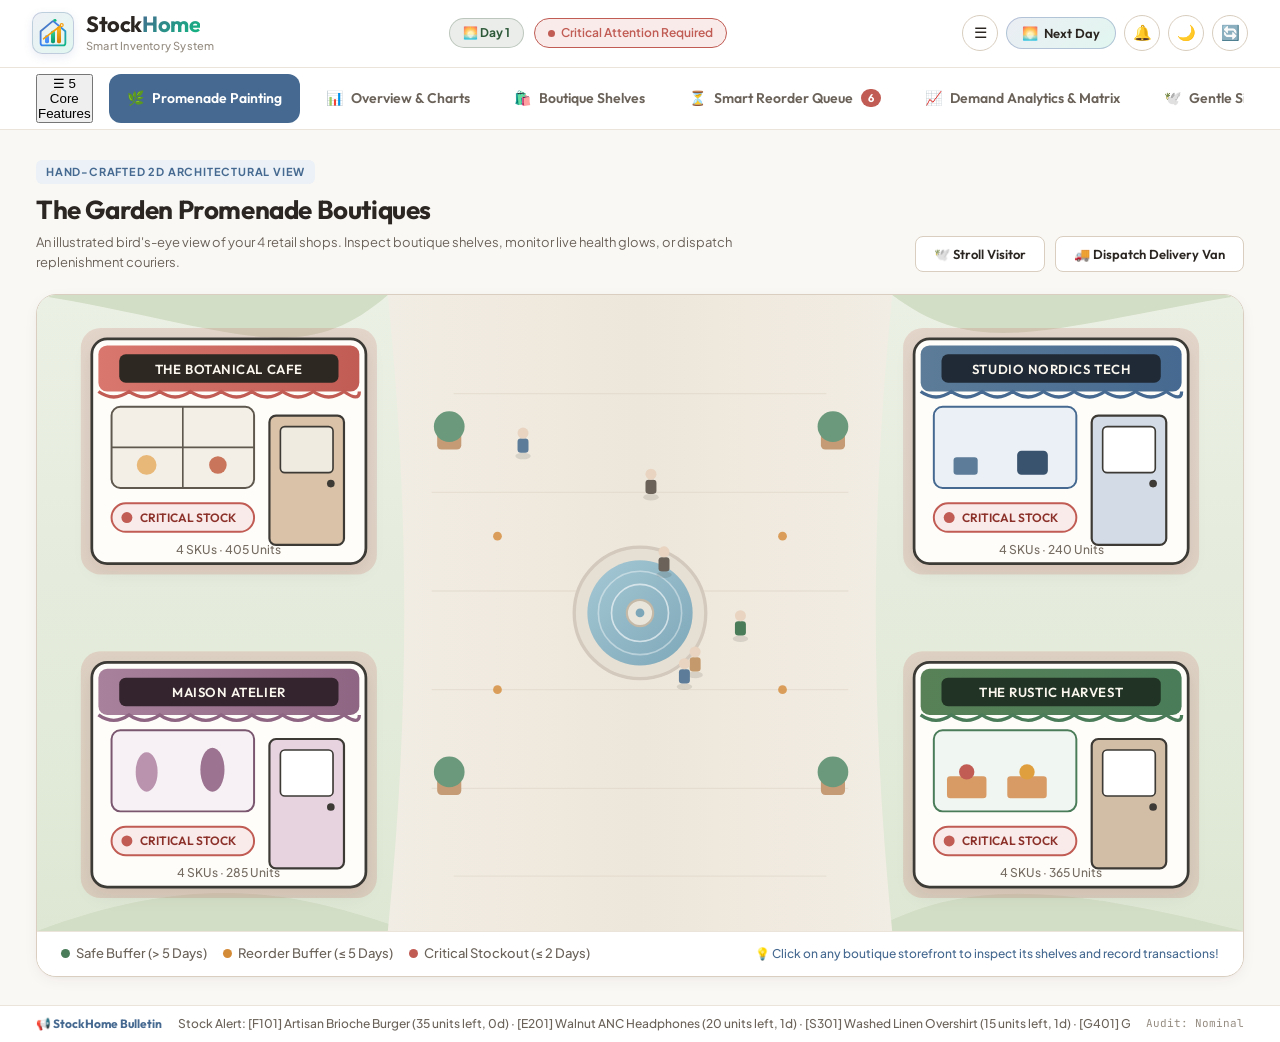
==== commit 041de3c1: "refactor(ui): restore 6-screen layout and add hamburger menu for 5 core features Revert the 4-module" ====
--- a/index.html
+++ b/index.html
@@ -66,6 +66,9 @@
     </div>
 
     <div class="header-controls">
+      <button class="btn-icon-btn btn-header-hamburger" id="btnHeaderHamburger" title="Open 5 Core Features Guide" aria-label="Core Features">
+        <span class="btn-icon">☰</span>
+      </button>
       <button class="btn-header-action" id="btnNextDay" title="Advance to Next Day (Archive Today's Sales into 14-Day History)">
         <span class="btn-icon">🌅</span> Next Day
       </button>
@@ -84,6 +87,11 @@
   <!-- NAVIGATION TABS -->
   <nav class="app-nav">
     <div class="nav-inner">
+      <button class="nav-hamburger-btn" id="btnHamburger" title="Open 5 Core Inventory Features Guide" aria-label="Toggle Core Features Menu">
+        <span class="hamburger-icon">☰</span>
+        <span class="hamburger-label">5 Core Features</span>
+      </button>
+      <div class="nav-divider"></div>
       <button class="nav-item active" data-tab="tab-painted-mall">
         <span class="nav-icon">🌿</span> Promenade Painting
       </button>
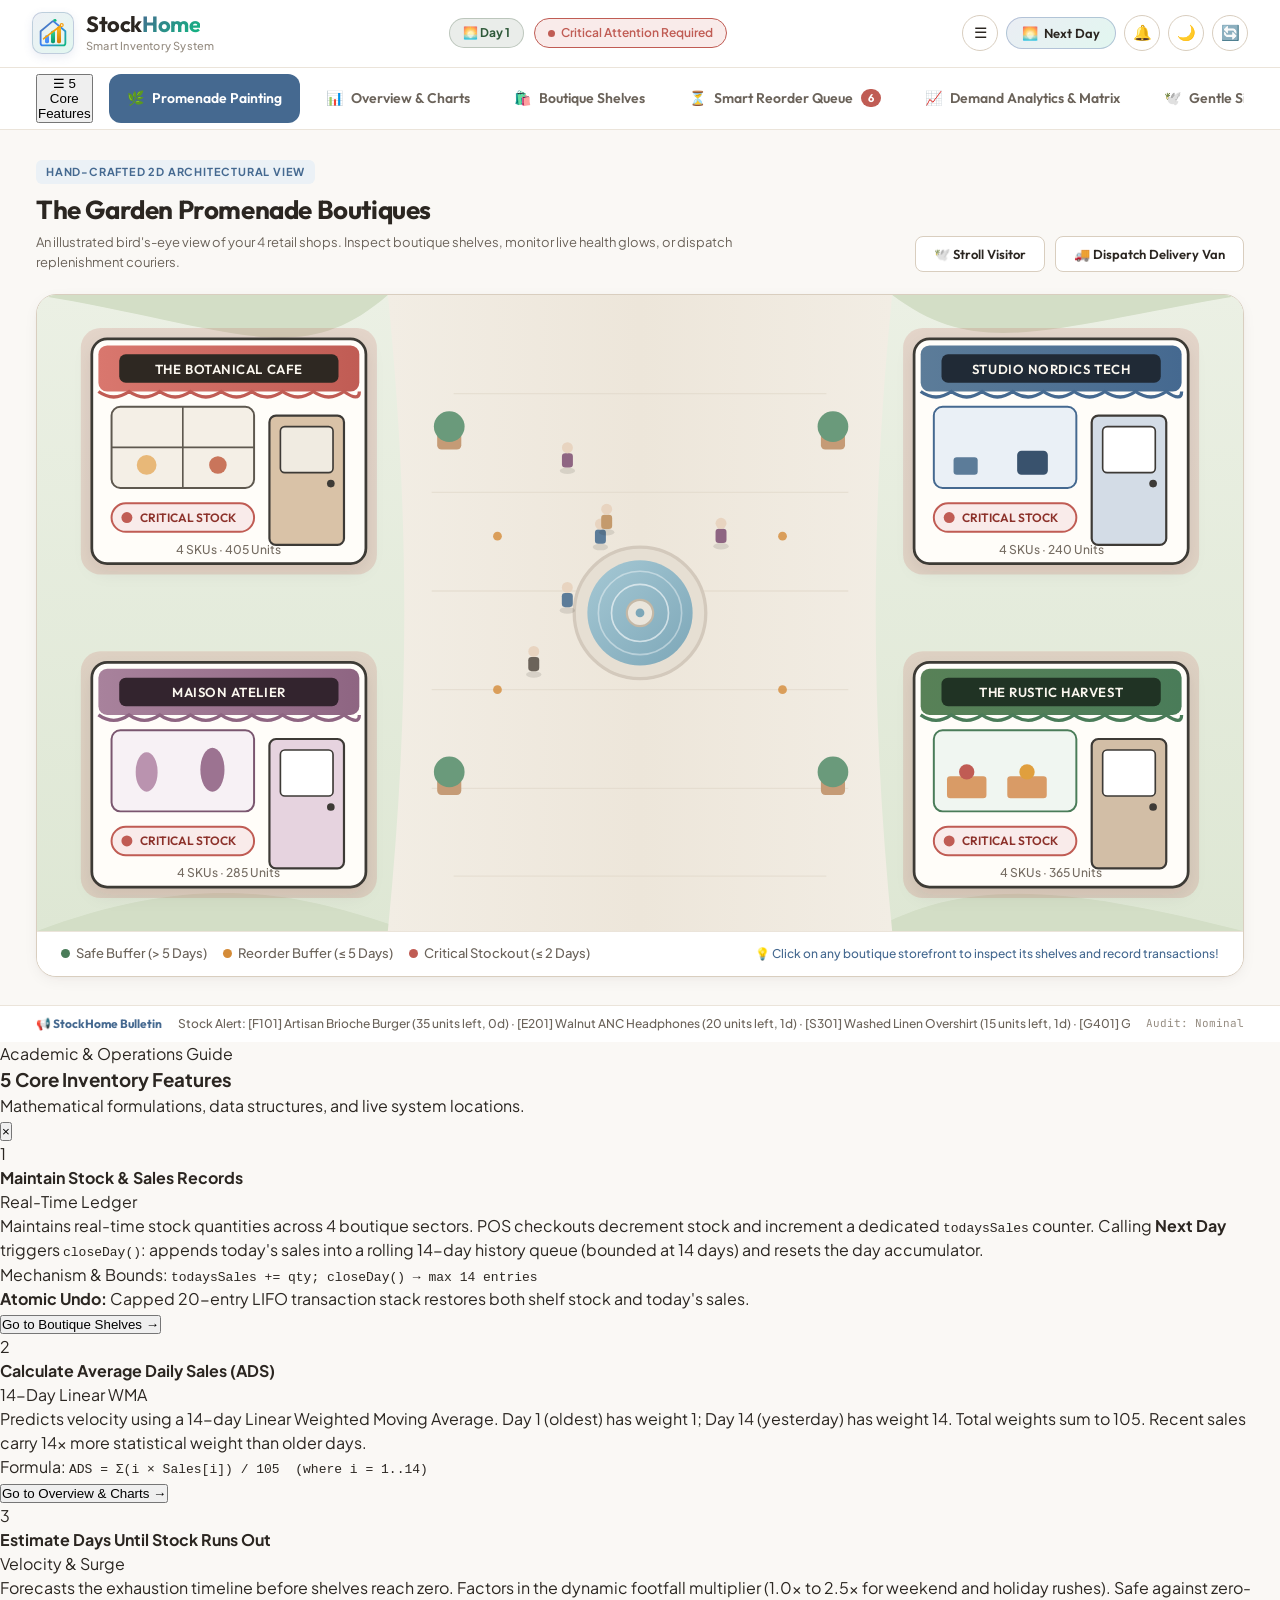
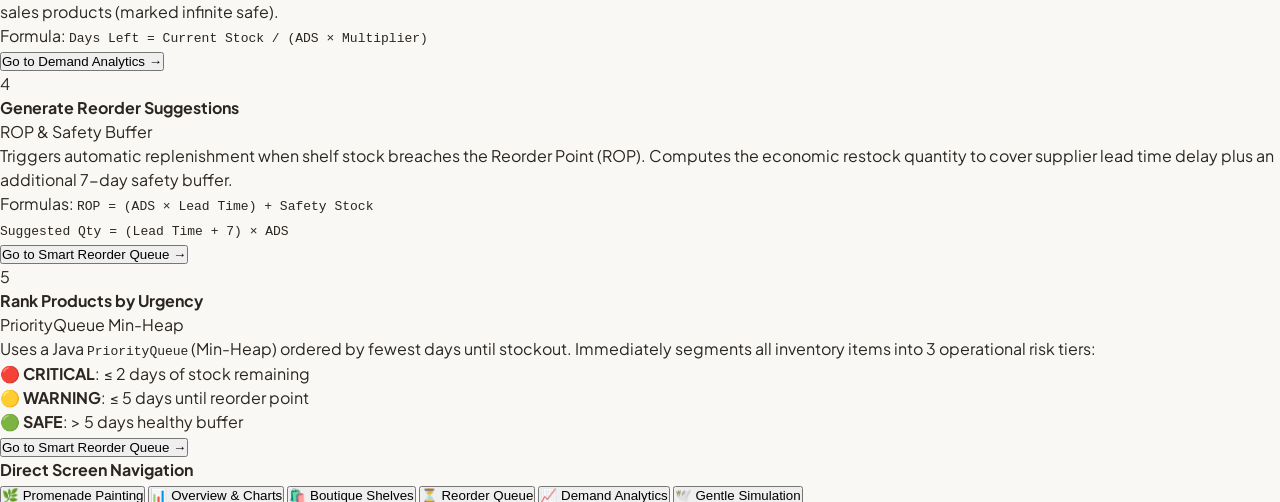
==== commit db96cddb: "refactor(ui): restore 6-tab layout and move core feature guide into hamburger drawer Revert the view" ====
--- a/index.html
+++ b/index.html
@@ -771,6 +771,146 @@
     </div>
   </div>
 
+  <!-- ============================================== -->
+  <!-- 5 CORE FEATURES HAMBURGER DRAWER -->
+  <!-- ============================================== -->
+  <div class="drawer-overlay" id="drawerOverlay" aria-hidden="true"></div>
+  <aside class="features-drawer" id="featuresDrawer" aria-label="5 Core Features Guide" aria-hidden="true">
+    <div class="drawer-header">
+      <div class="drawer-header-title">
+        <span class="drawer-badge">Academic & Operations Guide</span>
+        <h3>5 Core Inventory Features</h3>
+        <p>Mathematical formulations, data structures, and live system locations.</p>
+      </div>
+      <button class="drawer-close-btn" id="btnCloseDrawer" aria-label="Close Features Drawer">&times;</button>
+    </div>
+
+    <div class="drawer-body">
+      <!-- Feature 1 -->
+      <div class="drawer-feature-card">
+        <div class="feature-card-top">
+          <span class="feature-num-badge">1</span>
+          <div class="feature-title-wrap">
+            <h4>Maintain Stock & Sales Records</h4>
+            <span class="feature-tag tag-green">Real-Time Ledger</span>
+          </div>
+        </div>
+        <p class="feature-desc">
+          Maintains real-time stock quantities across 4 boutique sectors. POS checkouts decrement stock and increment a dedicated <code>todaysSales</code> counter. Calling <strong>Next Day</strong> triggers <code>closeDay()</code>: appends today's sales into a rolling 14-day history queue (bounded at 14 days) and resets the day accumulator.
+        </p>
+        <div class="feature-formula-box">
+          <span class="formula-label">Mechanism & Bounds:</span>
+          <code>todaysSales += qty; closeDay() &rarr; max 14 entries</code>
+        </div>
+        <div class="feature-extra-note">
+          <strong>Atomic Undo:</strong> Capped 20-entry LIFO transaction stack restores both shelf stock and today's sales.
+        </div>
+        <button class="drawer-jump-btn" data-jump="tab-catalog">
+          <span>Go to Boutique Shelves</span> &rarr;
+        </button>
+      </div>
+
+      <!-- Feature 2 -->
+      <div class="drawer-feature-card">
+        <div class="feature-card-top">
+          <span class="feature-num-badge">2</span>
+          <div class="feature-title-wrap">
+            <h4>Calculate Average Daily Sales (ADS)</h4>
+            <span class="feature-tag tag-blue">14-Day Linear WMA</span>
+          </div>
+        </div>
+        <p class="feature-desc">
+          Predicts velocity using a 14-day Linear Weighted Moving Average. Day 1 (oldest) has weight 1; Day 14 (yesterday) has weight 14. Total weights sum to 105. Recent sales carry 14&times; more statistical weight than older days.
+        </p>
+        <div class="feature-formula-box">
+          <span class="formula-label">Formula:</span>
+          <code>ADS = &Sigma;(i &times; Sales[i]) / 105 &nbsp;(where i = 1..14)</code>
+        </div>
+        <button class="drawer-jump-btn" data-jump="tab-overview">
+          <span>Go to Overview & Charts</span> &rarr;
+        </button>
+      </div>
+
+      <!-- Feature 3 -->
+      <div class="drawer-feature-card">
+        <div class="feature-card-top">
+          <span class="feature-num-badge">3</span>
+          <div class="feature-title-wrap">
+            <h4>Estimate Days Until Stock Runs Out</h4>
+            <span class="feature-tag tag-purple">Velocity & Surge</span>
+          </div>
+        </div>
+        <p class="feature-desc">
+          Forecasts the exhaustion timeline before shelves reach zero. Factors in the dynamic footfall multiplier (1.0&times; to 2.5&times; for weekend and holiday rushes). Safe against zero-sales products (marked infinite safe).
+        </p>
+        <div class="feature-formula-box">
+          <span class="formula-label">Formula:</span>
+          <code>Days Left = Current Stock / (ADS &times; Multiplier)</code>
+        </div>
+        <button class="drawer-jump-btn" data-jump="tab-analytics">
+          <span>Go to Demand Analytics</span> &rarr;
+        </button>
+      </div>
+
+      <!-- Feature 4 -->
+      <div class="drawer-feature-card">
+        <div class="feature-card-top">
+          <span class="feature-num-badge">4</span>
+          <div class="feature-title-wrap">
+            <h4>Generate Reorder Suggestions</h4>
+            <span class="feature-tag tag-amber">ROP & Safety Buffer</span>
+          </div>
+        </div>
+        <p class="feature-desc">
+          Triggers automatic replenishment when shelf stock breaches the Reorder Point (ROP). Computes the economic restock quantity to cover supplier lead time delay plus an additional 7-day safety buffer.
+        </p>
+        <div class="feature-formula-box">
+          <span class="formula-label">Formulas:</span>
+          <code>ROP = (ADS &times; Lead Time) + Safety Stock</code><br>
+          <code>Suggested Qty = (Lead Time + 7) &times; ADS</code>
+        </div>
+        <button class="drawer-jump-btn" data-jump="tab-reorder">
+          <span>Go to Smart Reorder Queue</span> &rarr;
+        </button>
+      </div>
+
+      <!-- Feature 5 -->
+      <div class="drawer-feature-card">
+        <div class="feature-card-top">
+          <span class="feature-num-badge">5</span>
+          <div class="feature-title-wrap">
+            <h4>Rank Products by Urgency</h4>
+            <span class="feature-tag tag-red">PriorityQueue Min-Heap</span>
+          </div>
+        </div>
+        <p class="feature-desc">
+          Uses a Java <code>PriorityQueue</code> (Min-Heap) ordered by fewest days until stockout. Immediately segments all inventory items into 3 operational risk tiers:
+        </p>
+        <div class="drawer-tiers-list">
+          <div class="tier-pill tier-crit">🔴 <strong>CRITICAL</strong>: &le; 2 days of stock remaining</div>
+          <div class="tier-pill tier-warn">🟡 <strong>WARNING</strong>: &le; 5 days until reorder point</div>
+          <div class="tier-pill tier-safe">🟢 <strong>SAFE</strong>: &gt; 5 days healthy buffer</div>
+        </div>
+        <button class="drawer-jump-btn" data-jump="tab-reorder">
+          <span>Go to Smart Reorder Queue</span> &rarr;
+        </button>
+      </div>
+    </div>
+
+    <!-- Quick Tab Switcher inside Drawer -->
+    <div class="drawer-footer-nav">
+      <h4>Direct Screen Navigation</h4>
+      <div class="drawer-nav-chips">
+        <button class="drawer-nav-pill active" data-tab="tab-painted-mall">🌿 Promenade Painting</button>
+        <button class="drawer-nav-pill" data-tab="tab-overview">📊 Overview & Charts</button>
+        <button class="drawer-nav-pill" data-tab="tab-catalog">🛍️ Boutique Shelves</button>
+        <button class="drawer-nav-pill" data-tab="tab-reorder">⏳ Reorder Queue</button>
+        <button class="drawer-nav-pill" data-tab="tab-analytics">📈 Demand Analytics</button>
+        <button class="drawer-nav-pill" data-tab="tab-simulation">🕊️ Gentle Simulation</button>
+      </div>
+    </div>
+  </aside>
+
   <!-- Toast Container -->
   <div class="toast-stack" id="toastStack"></div>
 
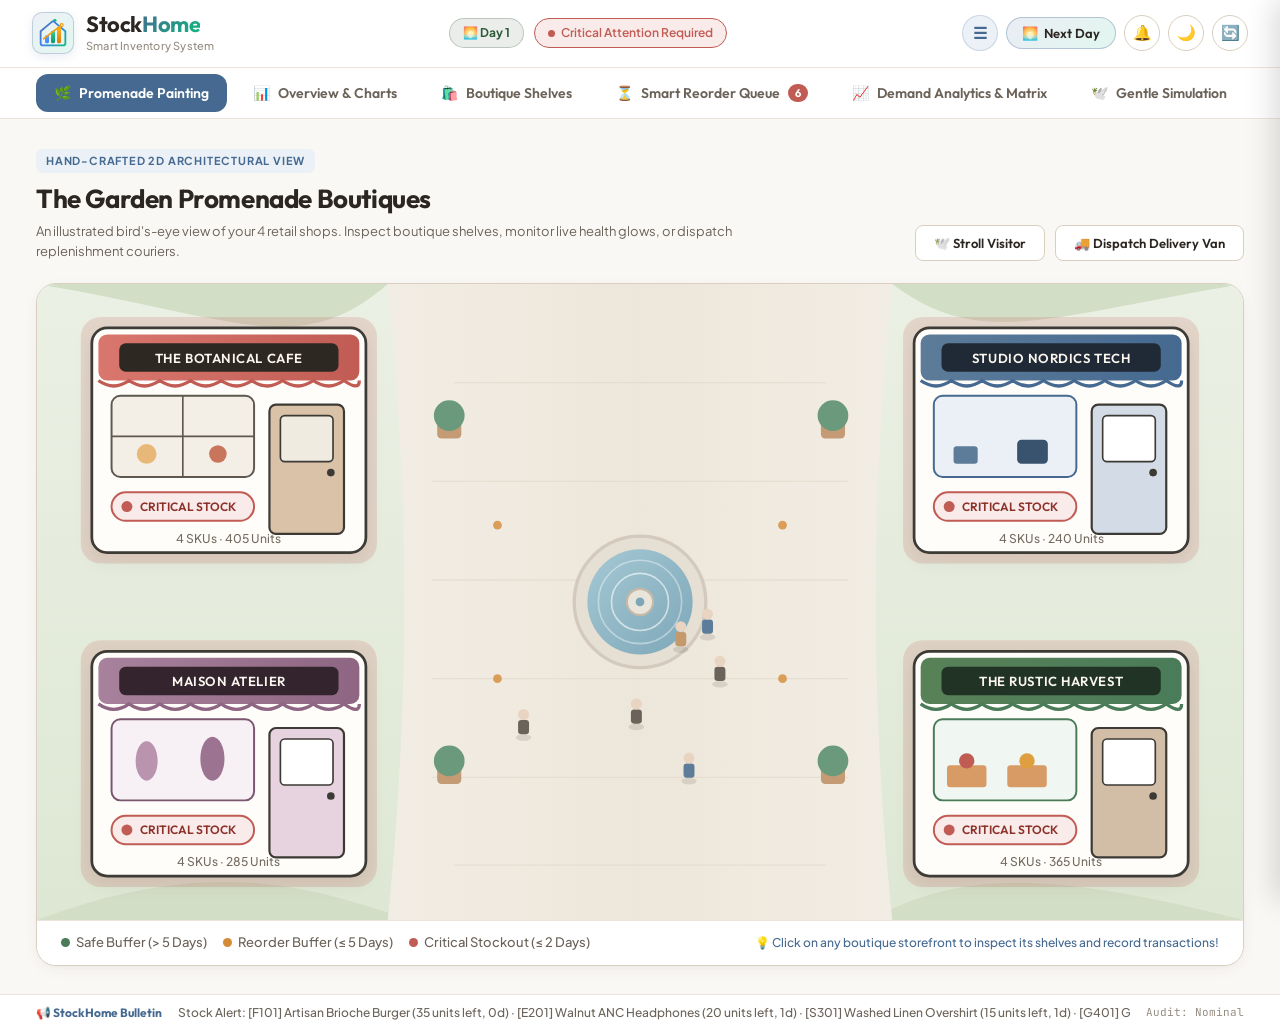
==== commit 3963d4a0: "refactor(ui): streamline hamburger trigger and eliminate redundant navbar in features drawer Restore" ====
--- a/index.html
+++ b/index.html
@@ -66,7 +66,7 @@
     </div>
 
     <div class="header-controls">
-      <button class="btn-icon-btn btn-header-hamburger" id="btnHeaderHamburger" title="Open 5 Core Features Guide" aria-label="Core Features">
+      <button class="btn-icon-btn btn-hamburger" id="btnHamburger" title="Open 5 Core Features Guide" aria-label="Open 5 Core Features">
         <span class="btn-icon">☰</span>
       </button>
       <button class="btn-header-action" id="btnNextDay" title="Advance to Next Day (Archive Today's Sales into 14-Day History)">
@@ -87,11 +87,6 @@
   <!-- NAVIGATION TABS -->
   <nav class="app-nav">
     <div class="nav-inner">
-      <button class="nav-hamburger-btn" id="btnHamburger" title="Open 5 Core Inventory Features Guide" aria-label="Toggle Core Features Menu">
-        <span class="hamburger-icon">☰</span>
-        <span class="hamburger-label">5 Core Features</span>
-      </button>
-      <div class="nav-divider"></div>
       <button class="nav-item active" data-tab="tab-painted-mall">
         <span class="nav-icon">🌿</span> Promenade Painting
       </button>
@@ -896,19 +891,6 @@
         </button>
       </div>
     </div>
-
-    <!-- Quick Tab Switcher inside Drawer -->
-    <div class="drawer-footer-nav">
-      <h4>Direct Screen Navigation</h4>
-      <div class="drawer-nav-chips">
-        <button class="drawer-nav-pill active" data-tab="tab-painted-mall">🌿 Promenade Painting</button>
-        <button class="drawer-nav-pill" data-tab="tab-overview">📊 Overview & Charts</button>
-        <button class="drawer-nav-pill" data-tab="tab-catalog">🛍️ Boutique Shelves</button>
-        <button class="drawer-nav-pill" data-tab="tab-reorder">⏳ Reorder Queue</button>
-        <button class="drawer-nav-pill" data-tab="tab-analytics">📈 Demand Analytics</button>
-        <button class="drawer-nav-pill" data-tab="tab-simulation">🕊️ Gentle Simulation</button>
-      </div>
-    </div>
   </aside>
 
   <!-- Toast Container -->
--- a/style.css
+++ b/style.css
@@ -342,6 +342,32 @@
   border-radius: 50%;
   background: var(--sage-safe);
   display: none;
+}
+
+.btn-hamburger {
+  font-size: 16px;
+  font-weight: bold;
+  color: var(--slate-blue);
+  background: var(--slate-blue-light);
+  border-color: rgba(69, 105, 144, 0.2);
+}
+
+.btn-hamburger:hover {
+  background: var(--slate-blue);
+  color: #FFFFFF;
+  border-color: var(--slate-blue);
+  transform: translateY(-1px);
+}
+
+body.theme-twilight .btn-hamburger {
+  background: rgba(125, 167, 184, 0.15);
+  color: #A5C8D4;
+  border-color: rgba(125, 167, 184, 0.3);
+}
+
+body.theme-twilight .btn-hamburger:hover {
+  background: #A5C8D4;
+  color: #1A1A1A;
 }
 
 /* =========================================================================
@@ -1287,6 +1313,266 @@
 }
 
 /* =========================================================================
+   CORE FEATURES HAMBURGER DRAWER
+   ========================================================================= */
+
+.drawer-overlay {
+  position: fixed;
+  inset: 0;
+  background: rgba(28, 25, 23, 0.45);
+  backdrop-filter: blur(4px);
+  -webkit-backdrop-filter: blur(4px);
+  z-index: 1000;
+  opacity: 0;
+  pointer-events: none;
+  transition: opacity 0.3s ease;
+}
+
+.drawer-overlay.open {
+  opacity: 1;
+  pointer-events: auto;
+}
+
+.features-drawer {
+  position: fixed;
+  top: 0;
+  right: 0;
+  width: 460px;
+  max-width: 92vw;
+  height: 100vh;
+  background: var(--bg-surface);
+  z-index: 1001;
+  box-shadow: -6px 0 28px rgba(0, 0, 0, 0.15);
+  display: flex;
+  flex-direction: column;
+  transform: translateX(100%);
+  transition: transform 0.35s cubic-bezier(0.16, 1, 0.3, 1);
+}
+
+.features-drawer.open {
+  transform: translateX(0);
+}
+
+.drawer-header {
+  padding: 22px 24px 18px;
+  border-bottom: 1px solid var(--border-light);
+  display: flex;
+  justify-content: space-between;
+  align-items: flex-start;
+  background: var(--bg-surface-subtle);
+  flex-shrink: 0;
+}
+
+.drawer-badge {
+  font-family: 'Outfit', sans-serif;
+  font-size: 11px;
+  font-weight: 700;
+  text-transform: uppercase;
+  letter-spacing: 0.6px;
+  color: var(--slate-blue);
+  background: var(--slate-blue-light);
+  padding: 3px 8px;
+  border-radius: 4px;
+  display: inline-block;
+  margin-bottom: 6px;
+}
+
+.drawer-header-title h3 {
+  font-family: 'Outfit', sans-serif;
+  font-size: 18px;
+  font-weight: 700;
+  color: var(--text-primary);
+  margin-bottom: 4px;
+}
+
+.drawer-header-title p {
+  font-size: 12px;
+  color: var(--text-secondary);
+  line-height: 1.4;
+}
+
+.drawer-close-btn {
+  background: transparent;
+  border: none;
+  font-size: 24px;
+  line-height: 1;
+  color: var(--text-secondary);
+  cursor: pointer;
+  width: 32px;
+  height: 32px;
+  border-radius: 50%;
+  display: flex;
+  align-items: center;
+  justify-content: center;
+  transition: all 0.2s ease;
+}
+
+.drawer-close-btn:hover {
+  background: var(--border-light);
+  color: var(--text-primary);
+}
+
+.drawer-body {
+  padding: 20px 24px;
+  overflow-y: auto;
+  flex: 1;
+  display: flex;
+  flex-direction: column;
+  gap: 16px;
+}
+
+.drawer-feature-card {
+  background: var(--bg-surface-subtle);
+  border: 1px solid var(--border-light);
+  border-radius: var(--radius-md);
+  padding: 16px;
+  box-shadow: var(--shadow-subtle);
+  transition: all 0.2s ease;
+  border-left: 3px solid var(--slate-blue);
+}
+
+.drawer-feature-card:hover {
+  border-color: var(--slate-blue);
+  box-shadow: var(--shadow-medium);
+}
+
+.feature-card-top {
+  display: flex;
+  align-items: center;
+  gap: 10px;
+  margin-bottom: 10px;
+}
+
+.feature-num-badge {
+  width: 26px;
+  height: 26px;
+  border-radius: 50%;
+  background: var(--slate-blue);
+  color: #FFFFFF;
+  font-family: 'Outfit', sans-serif;
+  font-size: 13px;
+  font-weight: 700;
+  display: flex;
+  align-items: center;
+  justify-content: center;
+  flex-shrink: 0;
+}
+
+.feature-title-wrap {
+  flex: 1;
+}
+
+.feature-title-wrap h4 {
+  font-family: 'Outfit', sans-serif;
+  font-size: 14px;
+  font-weight: 700;
+  color: var(--text-primary);
+  margin-bottom: 2px;
+}
+
+.feature-tag {
+  font-size: 10px;
+  font-weight: 700;
+  padding: 2px 6px;
+  border-radius: 4px;
+  display: inline-block;
+  text-transform: uppercase;
+  letter-spacing: 0.4px;
+}
+
+.tag-green { background: var(--sage-safe-bg); color: var(--sage-safe); }
+.tag-blue { background: var(--slate-blue-light); color: var(--slate-blue); }
+.tag-purple { background: #EDE9FE; color: #6D28D9; }
+.tag-amber { background: var(--amber-warn-bg); color: var(--amber-warn); }
+.tag-red { background: var(--terracotta-crit-bg); color: var(--terracotta-crit); }
+
+.feature-desc {
+  font-size: 12.5px;
+  color: var(--text-secondary);
+  line-height: 1.5;
+  margin-bottom: 10px;
+}
+
+.feature-formula-box {
+  background: var(--bg-surface);
+  border: 1px solid var(--border-medium);
+  border-radius: var(--radius-sm);
+  padding: 8px 10px;
+  margin-bottom: 8px;
+  font-size: 12px;
+}
+
+.formula-label {
+  display: block;
+  font-size: 11px;
+  font-weight: 600;
+  color: var(--text-muted);
+  margin-bottom: 3px;
+  text-transform: uppercase;
+  letter-spacing: 0.4px;
+}
+
+.feature-formula-box code {
+  font-family: 'JetBrains Mono', monospace;
+  font-size: 11.5px;
+  color: var(--slate-blue);
+  font-weight: 600;
+  word-break: break-all;
+}
+
+.feature-extra-note {
+  font-size: 11.5px;
+  color: var(--text-secondary);
+  margin-bottom: 12px;
+  line-height: 1.45;
+}
+
+.drawer-jump-btn {
+  width: 100%;
+  font-family: 'Outfit', sans-serif;
+  font-size: 12.5px;
+  font-weight: 600;
+  padding: 8px 12px;
+  background: var(--bg-surface);
+  color: var(--slate-blue);
+  border: 1px solid var(--border-medium);
+  border-radius: var(--radius-sm);
+  cursor: pointer;
+  display: flex;
+  align-items: center;
+  justify-content: space-between;
+  transition: all 0.2s ease;
+}
+
+.drawer-jump-btn:hover {
+  background: var(--slate-blue);
+  color: #FFFFFF;
+  border-color: var(--slate-blue);
+}
+
+.drawer-tiers-list {
+  display: flex;
+  flex-direction: column;
+  gap: 6px;
+  margin-bottom: 12px;
+}
+
+.tier-pill {
+  font-size: 11.5px;
+  padding: 6px 10px;
+  border-radius: var(--radius-sm);
+  border: 1px solid transparent;
+}
+.tier-crit { background: var(--terracotta-crit-bg); color: var(--terracotta-crit); border-color: rgba(192, 92, 84, 0.2); }
+.tier-warn { background: var(--amber-warn-bg); color: var(--amber-warn); border-color: rgba(212, 139, 56, 0.2); }
+.tier-safe { background: var(--sage-safe-bg); color: var(--sage-safe); border-color: rgba(74, 124, 89, 0.2); }
+
+body.theme-twilight .tag-purple {
+  background: rgba(109, 40, 217, 0.25);
+  color: #DDD6FE;
+}
+
+/* =========================================================================
    CLEAN TOAST NOTIFICATIONS
    ========================================================================= */
 
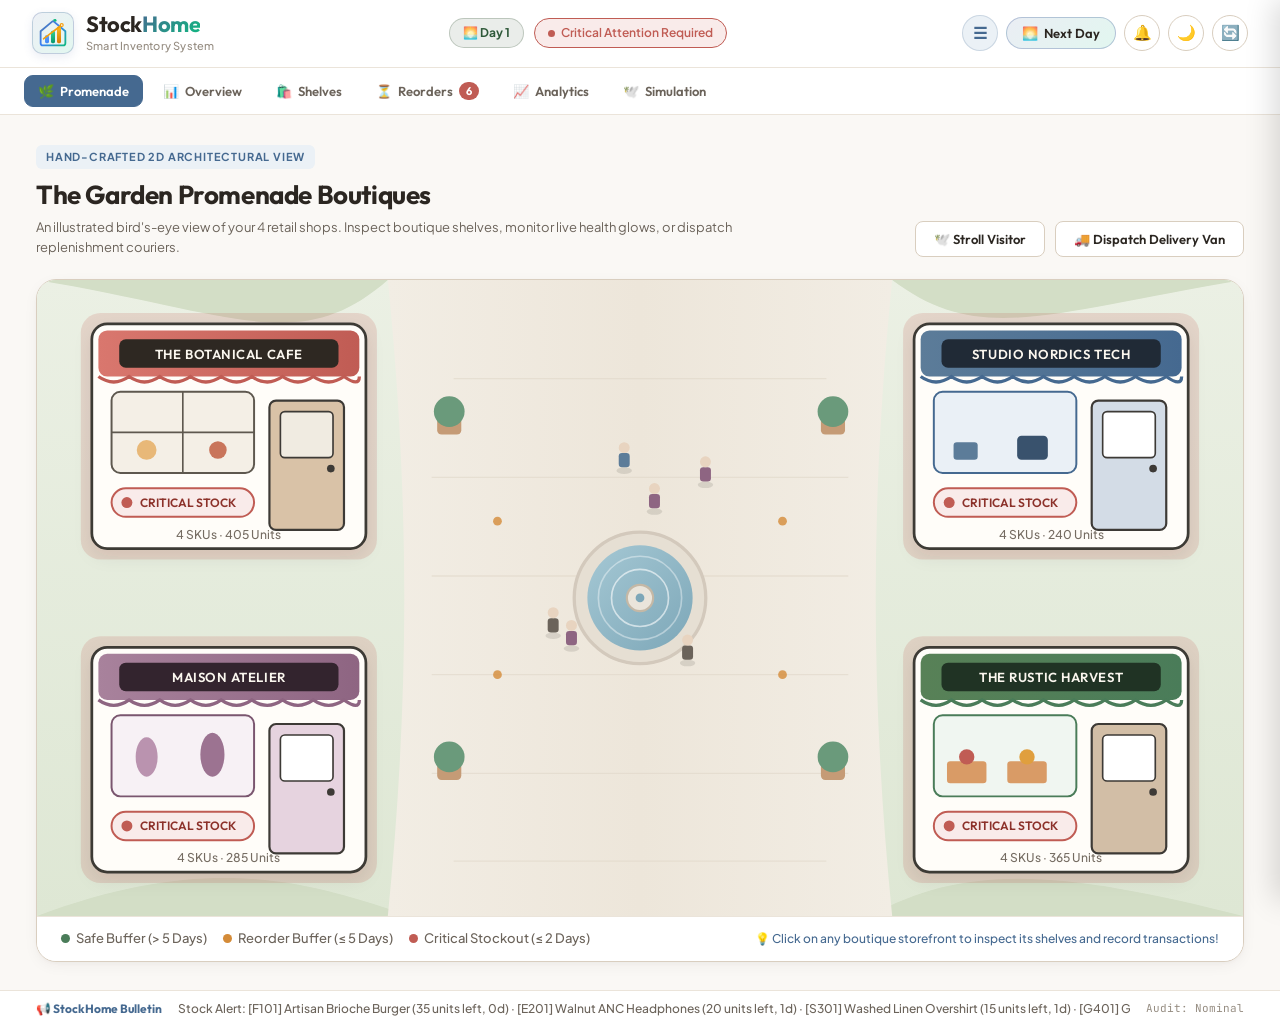
==== commit cb687954: "style(nav): compact tab labels and suppress horizontal scrollbar for clean fit" ====
--- a/index.html
+++ b/index.html
@@ -87,24 +87,24 @@
   <!-- NAVIGATION TABS -->
   <nav class="app-nav">
     <div class="nav-inner">
-      <button class="nav-item active" data-tab="tab-painted-mall">
-        <span class="nav-icon">🌿</span> Promenade Painting
-      </button>
-      <button class="nav-item" data-tab="tab-overview">
-        <span class="nav-icon">📊</span> Overview & Charts
-      </button>
-      <button class="nav-item" data-tab="tab-catalog">
-        <span class="nav-icon">🛍️</span> Boutique Shelves
-      </button>
-      <button class="nav-item" data-tab="tab-reorder">
-        <span class="nav-icon">⏳</span> Smart Reorder Queue
+      <button class="nav-item active" data-tab="tab-painted-mall" title="The Garden Promenade 2D Architectural View">
+        <span class="nav-icon">🌿</span> Promenade
+      </button>
+      <button class="nav-item" data-tab="tab-overview" title="Executive Inventory Overview & Charts">
+        <span class="nav-icon">📊</span> Overview
+      </button>
+      <button class="nav-item" data-tab="tab-catalog" title="Boutique Shelves & Product Directory">
+        <span class="nav-icon">🛍️</span> Shelves
+      </button>
+      <button class="nav-item" data-tab="tab-reorder" title="Automated Replenishment & Urgency Queue">
+        <span class="nav-icon">⏳</span> Reorders
         <span class="tab-chip" id="chipReorderCount">0</span>
       </button>
-      <button class="nav-item" data-tab="tab-analytics">
-        <span class="nav-icon">📈</span> Demand Analytics & Matrix
-      </button>
-      <button class="nav-item" data-tab="tab-simulation">
-        <span class="nav-icon">🕊️</span> Gentle Simulation
+      <button class="nav-item" data-tab="tab-analytics" title="Demand Forecasting & Sector Matrix">
+        <span class="nav-icon">📈</span> Analytics
+      </button>
+      <button class="nav-item" data-tab="tab-simulation" title="Gentle Footfall & Purchasing Simulation">
+        <span class="nav-icon">🕊️</span> Simulation
         <span class="active-dot" id="simLiveDot"></span>
       </button>
     </div>
--- a/style.css
+++ b/style.css
@@ -286,40 +286,52 @@
 .app-nav {
   background: var(--bg-surface);
   border-bottom: 1px solid var(--border-light);
-  padding: 6px 36px;
+  padding: 6px 24px;
 }
 
 .nav-inner {
   display: flex;
-  gap: 8px;
+  align-items: center;
+  gap: 6px;
   overflow-x: auto;
+  scrollbar-width: none;
+  -ms-overflow-style: none;
+}
+
+.nav-inner::-webkit-scrollbar {
+  display: none;
+  width: 0;
+  height: 0;
 }
 
 .nav-item {
   font-family: 'Outfit', sans-serif;
-  font-size: 14px;
+  font-size: 13px;
   font-weight: 600;
   color: var(--text-secondary);
   background: transparent;
-  border: none;
-  padding: 10px 18px;
-  border-radius: 12px;
+  border: 1px solid transparent;
+  padding: 7px 13px;
+  border-radius: 9px;
   cursor: pointer;
-  display: flex;
-  align-items: center;
-  gap: 8px;
-  transition: all 0.2s ease;
+  display: inline-flex;
+  align-items: center;
+  gap: 6px;
+  transition: all 0.18s ease;
   white-space: nowrap;
+  flex-shrink: 0;
 }
 
 .nav-item:hover {
   background: var(--bg-surface-subtle);
   color: var(--text-primary);
+  border-color: var(--border-light);
 }
 
 .nav-item.active {
   background: var(--slate-blue);
   color: #FFFFFF;
+  border-color: var(--slate-blue);
 }
 
 .tab-chip {
@@ -1707,16 +1719,20 @@
     gap: 6px;
     padding: 2px 0;
     scrollbar-width: none;
+    -ms-overflow-style: none;
     -webkit-overflow-scrolling: touch;
+    flex-wrap: wrap;
   }
   .nav-inner::-webkit-scrollbar {
     display: none;
+    width: 0;
+    height: 0;
   }
 
   .nav-item {
-    padding: 8px 14px;
-    font-size: 13px;
-    flex-shrink: 0;
+    padding: 6px 11px;
+    font-size: 12.5px;
+    border-radius: 8px;
   }
 
   .app-viewport {
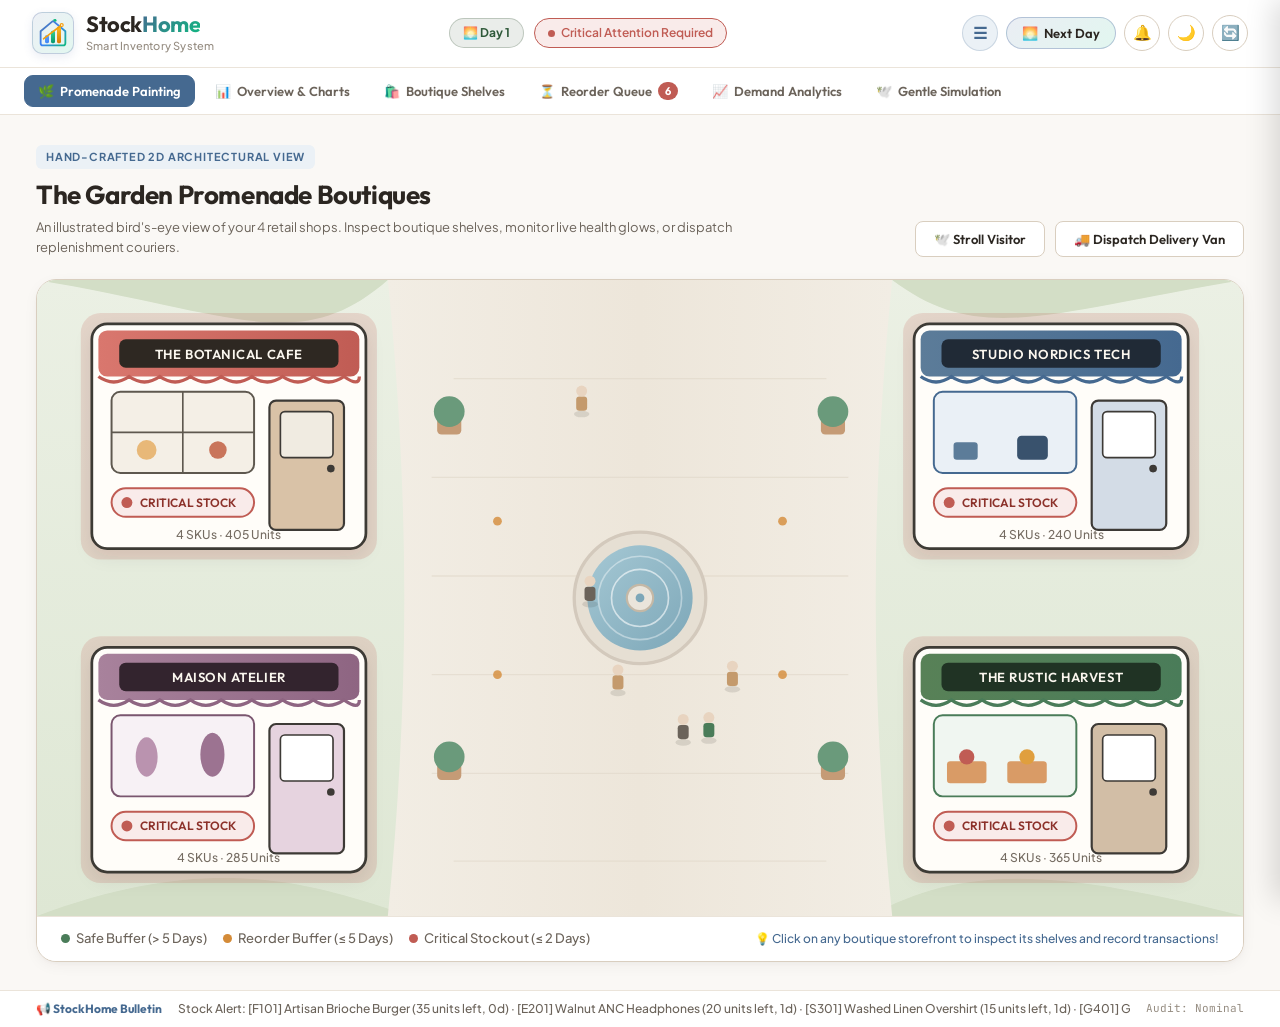
==== commit b00fa2db: "style(nav): expand tab labels to fill navbar evenly without overflow or whitespace Overly shortened " ====
--- a/index.html
+++ b/index.html
@@ -87,24 +87,24 @@
   <!-- NAVIGATION TABS -->
   <nav class="app-nav">
     <div class="nav-inner">
-      <button class="nav-item active" data-tab="tab-painted-mall" title="The Garden Promenade 2D Architectural View">
-        <span class="nav-icon">🌿</span> Promenade
-      </button>
-      <button class="nav-item" data-tab="tab-overview" title="Executive Inventory Overview & Charts">
-        <span class="nav-icon">📊</span> Overview
-      </button>
-      <button class="nav-item" data-tab="tab-catalog" title="Boutique Shelves & Product Directory">
-        <span class="nav-icon">🛍️</span> Shelves
-      </button>
-      <button class="nav-item" data-tab="tab-reorder" title="Automated Replenishment & Urgency Queue">
-        <span class="nav-icon">⏳</span> Reorders
+      <button class="nav-item active" data-tab="tab-painted-mall">
+        <span class="nav-icon">🌿</span> Promenade Painting
+      </button>
+      <button class="nav-item" data-tab="tab-overview">
+        <span class="nav-icon">📊</span> Overview & Charts
+      </button>
+      <button class="nav-item" data-tab="tab-catalog">
+        <span class="nav-icon">🛍️</span> Boutique Shelves
+      </button>
+      <button class="nav-item" data-tab="tab-reorder">
+        <span class="nav-icon">⏳</span> Reorder Queue
         <span class="tab-chip" id="chipReorderCount">0</span>
       </button>
-      <button class="nav-item" data-tab="tab-analytics" title="Demand Forecasting & Sector Matrix">
-        <span class="nav-icon">📈</span> Analytics
-      </button>
-      <button class="nav-item" data-tab="tab-simulation" title="Gentle Footfall & Purchasing Simulation">
-        <span class="nav-icon">🕊️</span> Simulation
+      <button class="nav-item" data-tab="tab-analytics">
+        <span class="nav-icon">📈</span> Demand Analytics
+      </button>
+      <button class="nav-item" data-tab="tab-simulation">
+        <span class="nav-icon">🕊️</span> Gentle Simulation
         <span class="active-dot" id="simLiveDot"></span>
       </button>
     </div>
